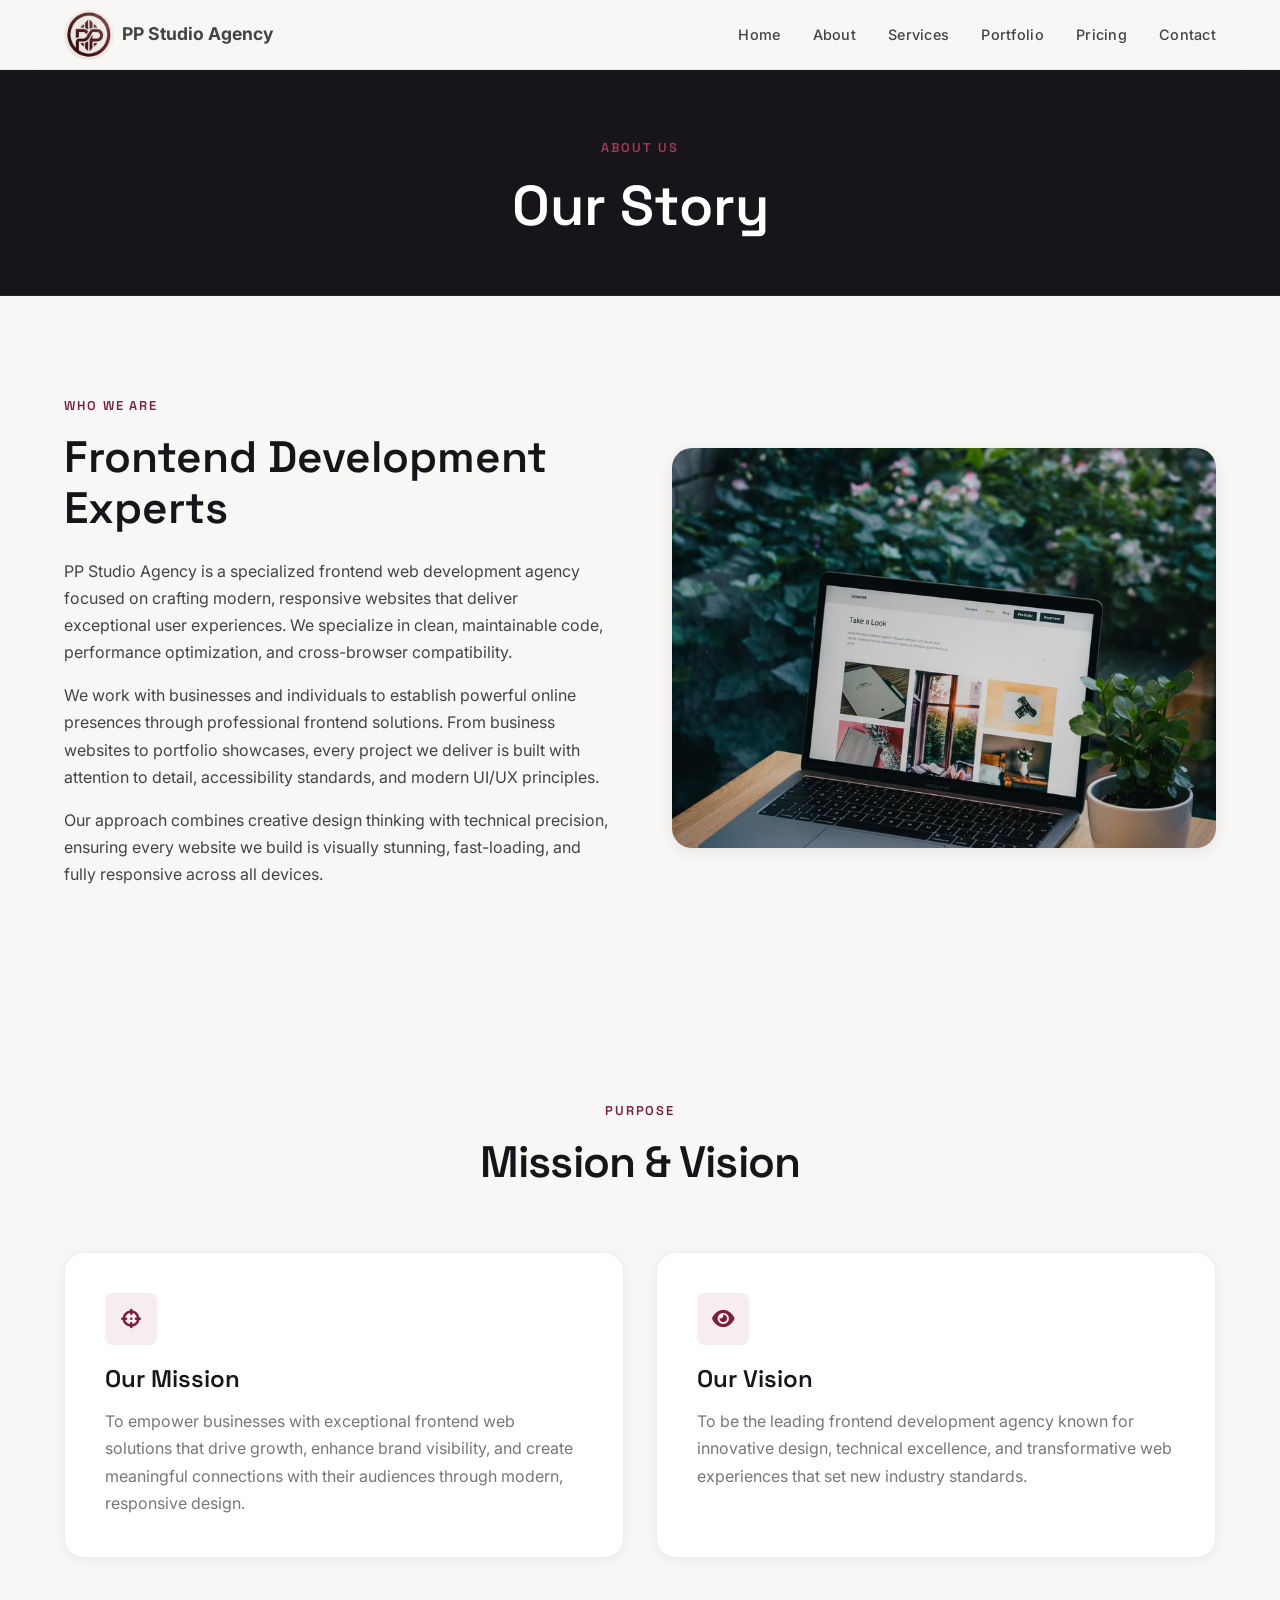
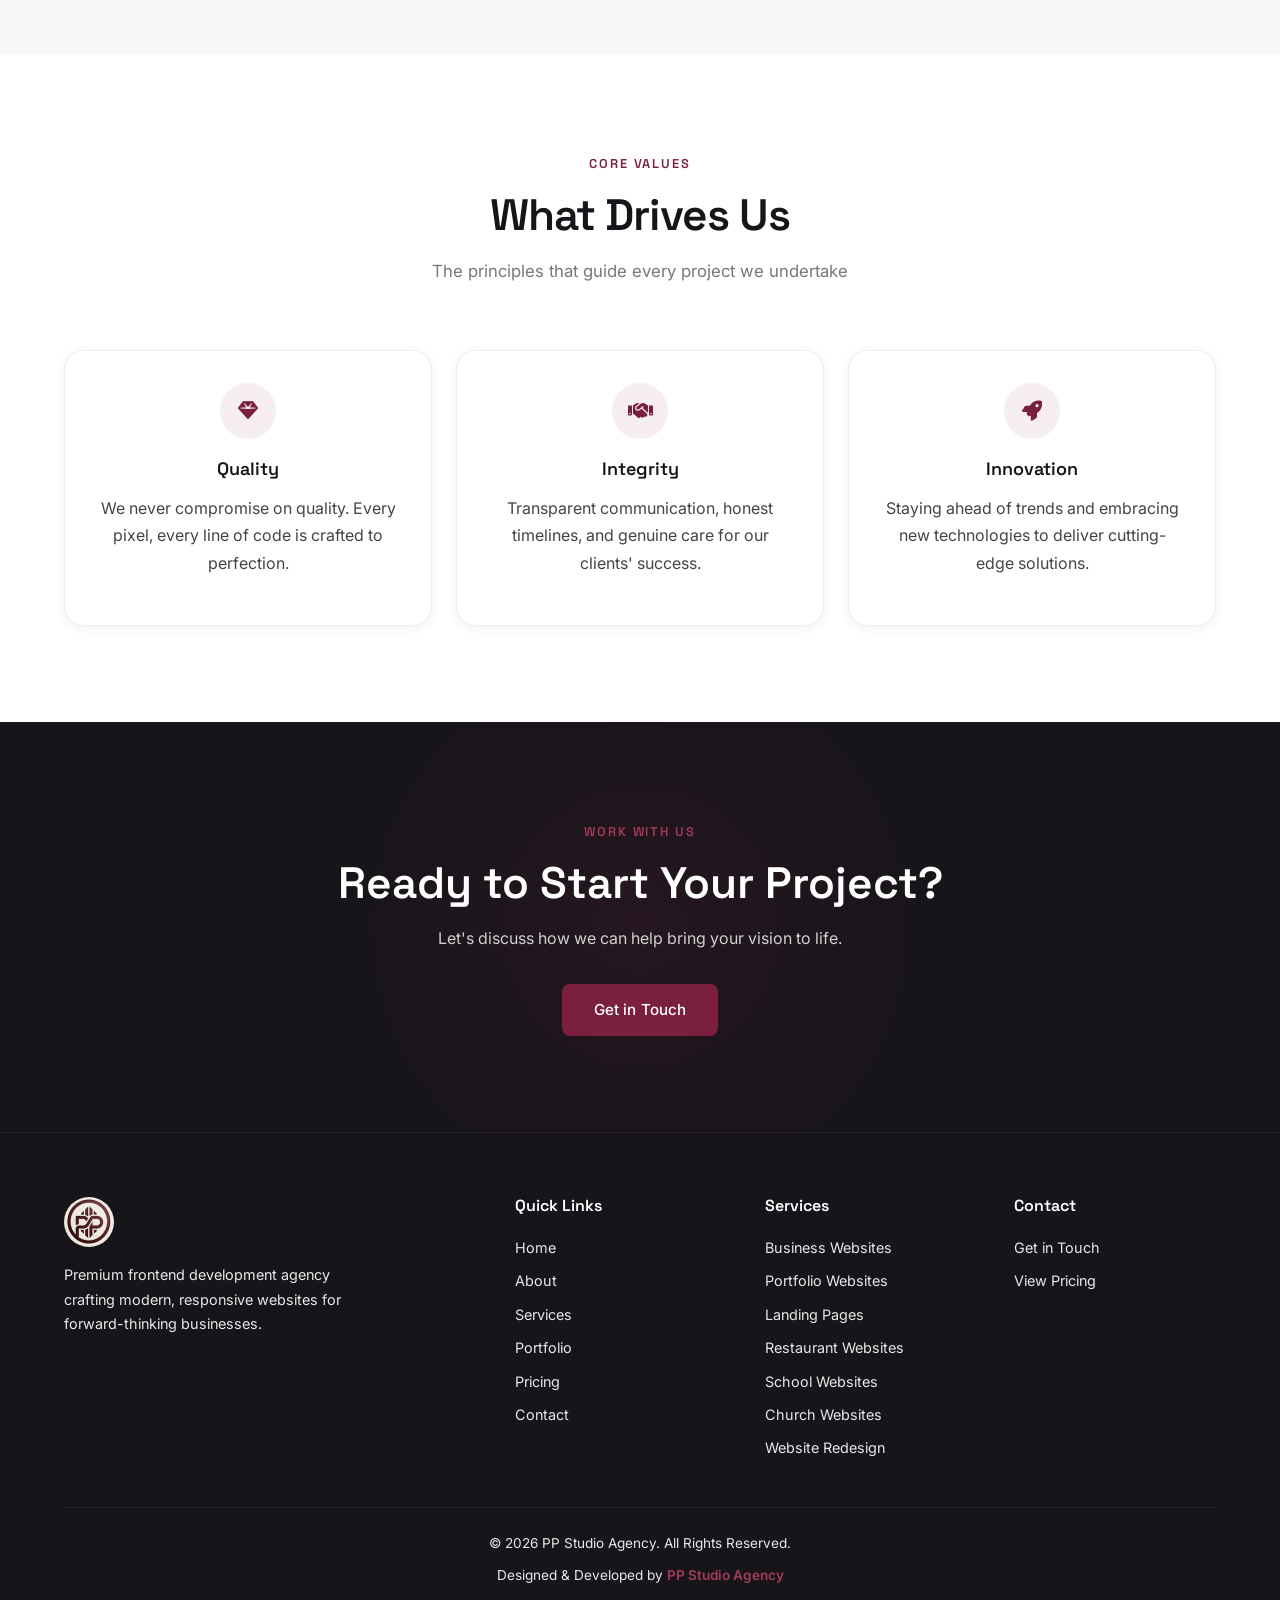
==== about.html @ 8c2bf62c "feat: add PP Studio Agency text next to logo in navbar" ====
<!DOCTYPE html>
<html lang="en">
<head>
    <meta charset="UTF-8">
    <meta name="viewport" content="width=device-width, initial-scale=1.0">
    <meta name="description" content="Learn about PP Studio Agency - a premium frontend web development agency. Discover our story, mission, and commitment to crafting modern, responsive websites with exceptional UI/UX.">
    <meta name="keywords" content="about PP Studio Agency, frontend development agency, web design team, our story, mission">
    <meta name="author" content="PP Studio Agency">
    <meta name="robots" content="index, follow">
    <title>About Us | PP Studio Agency - Frontend Web Development Agency</title>
    <link rel="canonical" href="https://ppstudioagency.vercel.app/about.html">

    <!-- Favicon -->
    <link rel="icon" type="image/x-icon" href="assets/favicon/favicon.ico">
    <link rel="icon" type="image/png" sizes="32x32" href="assets/favicon/favicon-32x32.png">
    <link rel="icon" type="image/png" sizes="16x16" href="assets/favicon/favicon-16x16.png">
    <link rel="apple-touch-icon" href="assets/favicon/apple-touch-icon.png">

    <!-- Open Graph -->
    <meta property="og:type" content="website">
    <meta property="og:title" content="About Us | PP Studio Agency - Frontend Web Development Agency">
    <meta property="og:description" content="Learn about PP Studio Agency - a premium frontend web development agency. Discover our story, mission, and commitment to crafting modern, responsive websites.">
    <meta property="og:image" content="https://ppstudioagency.vercel.app/assets/images/about/about-preview.jpg">
    <meta property="og:url" content="https://ppstudioagency.vercel.app/about.html">
    <meta property="og:site_name" content="PP Studio Agency">
    <meta property="og:locale" content="en_US">

    <!-- Twitter Card -->
    <meta name="twitter:card" content="summary_large_image">
    <meta name="twitter:title" content="About Us | PP Studio Agency - Frontend Web Development Agency">
    <meta name="twitter:description" content="Learn about PP Studio Agency - a premium frontend web development agency. Discover our story, mission, and commitment to crafting modern, responsive websites.">
    <meta name="twitter:image" content="https://ppstudioagency.vercel.app/assets/images/about/about-preview.jpg">

    <!-- JSON-LD Structured Data -->
    <script type="application/ld+json">
    {
        "@context": "https://schema.org",
        "@graph": [
            {
                "@type": "Organization",
                "@id": "https://ppstudioagency.vercel.app/#organization",
                "name": "PP Studio Agency",
                "url": "https://ppstudioagency.vercel.app/",
                "logo": {
                    "@type": "ImageObject",
                    "url": "https://ppstudioagency.vercel.app/assets/images/logo/pp-logo.webp",
                    "width": 50,
                    "height": 50
                },
                "description": "Premium frontend web development agency crafting modern, responsive websites.",
                "foundingDate": "2024",
                "contactPoint": {
                    "@type": "ContactPoint",
                    "contactType": "customer service",
                    "availableLanguage": ["English"]
                }
            },
            {
                "@type": "WebSite",
                "@id": "https://ppstudioagency.vercel.app/#website",
                "url": "https://ppstudioagency.vercel.app/",
                "name": "PP Studio Agency",
                "description": "Premium Frontend Web Development Agency - Modern, responsive websites and exceptional UI/UX design.",
                "publisher": {
                    "@id": "https://ppstudioagency.vercel.app/#organization"
                },
                "inLanguage": "en-US"
            }
        ]
    }
    </script>

    <!-- Stylesheets -->
    <link rel="stylesheet" href="css/style.css">
    <link rel="stylesheet" href="css/responsive.css">
    <link rel="preconnect" href="https://fonts.googleapis.com">
    <link rel="preconnect" href="https://fonts.gstatic.com" crossorigin>
    <link rel="preconnect" href="https://cdnjs.cloudflare.com">
    <link href="https://fonts.googleapis.com/css2?family=Inter:wght@400;500;600;700&family=Space+Grotesk:wght@600;700&display=swap" rel="stylesheet">
    <link rel="stylesheet" href="https://cdnjs.cloudflare.com/ajax/libs/font-awesome/6.5.1/css/all.min.css" media="print" onload="this.media='all'">
    <noscript><link rel="stylesheet" href="https://cdnjs.cloudflare.com/ajax/libs/font-awesome/6.5.1/css/all.min.css"></noscript>
</head>
<body>
    <!-- Skip to content link for accessibility -->
    <a href="#main-content" class="skip-to-content">Skip to main content</a>

    <header class="header" id="header">
        <nav class="navbar container">
            <a href="index.html" class="logo" aria-label="PP Studio Agency - Home">
                <img src="assets/images/logo/pp-logo.webp" alt="PP Studio Agency Logo" width="50" height="50">
                <span class="logo-text">PP Studio Agency</span>
            </a>
            <ul class="nav-menu" id="nav-menu">
                <li><a href="index.html" class="nav-link">Home</a></li>
                <li><a href="about.html" class="nav-link active">About</a></li>
                <li><a href="services.html" class="nav-link">Services</a></li>
                <li><a href="portfolio.html" class="nav-link">Portfolio</a></li>
                <li><a href="pricing.html" class="nav-link">Pricing</a></li>
                <li><a href="contact.html" class="nav-link">Contact</a></li>
            </ul>
            <button class="nav-toggle" id="nav-toggle" aria-label="Toggle navigation">
                <span class="hamburger"></span>
            </button>
        </nav>
    </header>

    <main id="main-content">
        <section class="page-header">
            <div class="container">
                <span class="section-label">About Us</span>
                <h1 class="page-title">Our Story</h1>
            </div>
        </section>

        <section class="about-intro">
            <div class="container">
                <div class="about-intro-grid">
                    <div class="about-intro-text fade-in">
                        <span class="section-label">Who We Are</span>
                        <h2>Frontend Development Experts</h2>
                        <p>PP Studio Agency is a specialized frontend web development agency focused on crafting modern, responsive websites that deliver exceptional user experiences. We specialize in clean, maintainable code, performance optimization, and cross-browser compatibility.</p>
                        <p>We work with businesses and individuals to establish powerful online presences through professional frontend solutions. From business websites to portfolio showcases, every project we deliver is built with attention to detail, accessibility standards, and modern UI/UX principles.</p>
                        <p>Our approach combines creative design thinking with technical precision, ensuring every website we build is visually stunning, fast-loading, and fully responsive across all devices.</p>
                    </div>
                    <div class="about-intro-image fade-in">
                        <picture>
                            <source type="image/avif" srcset="assets/images/about/about-preview.avif">
                            <source type="image/webp" srcset="assets/images/about/about-preview.webp">
                            <img src="assets/images/about/about-preview.jpg" alt="PP Studio Agency team working on responsive frontend web development projects" loading="lazy" decoding="async" width="600" height="400">
                        </picture>
                    </div>
                </div>
            </div>
        </section>

        <section class="mission-vision">
            <div class="container">
                <div class="section-header fade-in">
                    <span class="section-label">Purpose</span>
                    <h2 class="section-title">Mission & Vision</h2>
                </div>
                <div class="mv-grid">
                    <div class="mv-card fade-in">
                        <div class="mv-card-icon"><i class="fas fa-crosshairs"></i></div>
                        <h3>Our Mission</h3>
                        <p>To empower businesses with exceptional frontend web solutions that drive growth, enhance brand visibility, and create meaningful connections with their audiences through modern, responsive design.</p>
                    </div>
                    <div class="mv-card fade-in">
                        <div class="mv-card-icon"><i class="fas fa-eye"></i></div>
                        <h3>Our Vision</h3>
                        <p>To be the leading frontend development agency known for innovative design, technical excellence, and transformative web experiences that set new industry standards.</p>
                    </div>
                </div>
            </div>
        </section>

        <section class="values-section">
            <div class="container">
                <div class="section-header fade-in">
                    <span class="section-label">Core Values</span>
                    <h2 class="section-title">What Drives Us</h2>
                    <p class="section-subtitle">The principles that guide every project we undertake</p>
                </div>
                <div class="grid grid-3">
                    <div class="value-card fade-in">
                        <div class="value-card-icon"><i class="fas fa-gem"></i></div>
                        <h4>Quality</h4>
                        <p>We never compromise on quality. Every pixel, every line of code is crafted to perfection.</p>
                    </div>
                    <div class="value-card fade-in">
                        <div class="value-card-icon"><i class="fas fa-handshake"></i></div>
                        <h4>Integrity</h4>
                        <p>Transparent communication, honest timelines, and genuine care for our clients' success.</p>
                    </div>
                    <div class="value-card fade-in">
                        <div class="value-card-icon"><i class="fas fa-rocket"></i></div>
                        <h4>Innovation</h4>
                        <p>Staying ahead of trends and embracing new technologies to deliver cutting-edge solutions.</p>
                    </div>
                </div>
            </div>
        </section>

        <section class="cta-section">
            <div class="container">
                <div class="cta-content fade-in">
                    <span class="section-label">Work With Us</span>
                    <h2>Ready to Start Your Project?</h2>
                    <p>Let's discuss how we can help bring your vision to life.</p>
                    <a href="contact.html" class="btn btn-primary">Get in Touch</a>
                </div>
            </div>
        </section>
    </main>

    <footer class="footer">
        <div class="container">
            <div class="footer-grid">
                <div class="footer-brand">
                    <a href="index.html" class="logo" aria-label="PP Studio Agency - Home">
                        <img src="assets/images/logo/pp-logo-footer.webp" alt="PP Studio Agency Logo" width="50" height="50" loading="lazy" decoding="async">
                    </a>
                    <p>Premium frontend development agency crafting modern, responsive websites for forward-thinking businesses.</p>
                </div>
                <div>
                    <h4 class="footer-title">Quick Links</h4>
                    <div class="footer-links">
                        <a href="index.html">Home</a>
                        <a href="about.html">About</a>
                        <a href="services.html">Services</a>
                        <a href="portfolio.html">Portfolio</a>
                        <a href="pricing.html">Pricing</a>
                        <a href="contact.html">Contact</a>
                    </div>
                </div>
                <div>
                    <h4 class="footer-title">Services</h4>
                    <div class="footer-links">
                        <a href="services.html">Business Websites</a>
                        <a href="services.html">Portfolio Websites</a>
                        <a href="services.html">Landing Pages</a>
                        <a href="services.html">Restaurant Websites</a>
                        <a href="services.html">School Websites</a>
                        <a href="services.html">Church Websites</a>
                        <a href="services.html">Website Redesign</a>
                    </div>
                </div>
                <div>
                    <h4 class="footer-title">Contact</h4>
                    <div class="footer-links">
                        <a href="contact.html">Get in Touch</a>
                        <a href="pricing.html">View Pricing</a>
                    </div>
                </div>
            </div>
            <div class="footer-bottom">
                <p>&copy; 2026 PP Studio Agency. All Rights Reserved.</p>
                <p class="footer-credit">Designed & Developed by <span>PP Studio Agency</span></p>
            </div>
        </div>
    </footer>

    <script src="js/main.js" defer></script>
</body>
</html>
---- css/style.css ----
/* ===================================
   PP STUDIO AGENCY - STYLE.CSS
   Premium Light-Dark Hybrid Theme
   =================================== */

/* ===== CSS RESET ===== */
*,
*::before,
*::after {
    margin: 0;
    padding: 0;
    box-sizing: border-box;
}

html {
    scroll-behavior: smooth;
}

@media (prefers-reduced-motion: reduce) {
    html {
        scroll-behavior: auto;
    }
    *, *::before, *::after {
        animation-duration: 0.01ms !important;
        animation-iteration-count: 1 !important;
        transition-duration: 0.01ms !important;
    }
}

body {
    font-family: 'Inter', -apple-system, BlinkMacSystemFont, 'Segoe UI', Roboto, sans-serif;
    line-height: 1.6;
    color: #444444;
    background-color: #F8F7F5;
    min-height: 100vh;
    display: flex;
    flex-direction: column;
    overflow-x: hidden;
}

main {
    flex: 1;
    margin-top: 70px;
}

img {
    max-width: 100%;
    height: auto;
    display: block;
}

a {
    text-decoration: none;
    color: inherit;
    transition: all 0.3s cubic-bezier(0.4, 0, 0.2, 1);
}

ul {
    list-style: none;
}

/* ===== ROOT VARIABLES ===== */
:root {
    /* Light-Dark Hybrid Theme */
    --bg-light: #F8F7F5;
    --bg-dark: #17151A;
    --bg-darker: #0F0D12;

    /* Card & Surface */
    --card-bg: #FFFFFF;
    --card-border: rgba(0, 0, 0, 0.06);

    /* Brand Colors */
    --burgundy: #7A1F3D;
    --burgundy-light: #A33A59;
    --burgundy-glow: rgba(122, 31, 61, 0.15);
    --burgundy-subtle: rgba(122, 31, 61, 0.08);

    /* Text Colors */
    --text-heading: #17151A;
    --text-body: #444444;
    --text-muted: #777777;
    --text-white: #FFFFFF;
    --text-on-dark: #D1D1D1;

    /* Borders & Effects */
    --border-light: rgba(0, 0, 0, 0.06);
    --border-hover: rgba(122, 31, 61, 0.3);

    /* Shadows */
    --shadow-sm: 0 1px 3px rgba(0, 0, 0, 0.06);
    --shadow-md: 0 4px 16px rgba(0, 0, 0, 0.08);
    --shadow-lg: 0 8px 32px rgba(0, 0, 0, 0.1);
    --shadow-card: 0 2px 12px rgba(0, 0, 0, 0.06);
    --shadow-card-hover: 0 8px 30px rgba(122, 31, 61, 0.1);

    /* Typography */
    --font-heading: 'Space Grotesk', -apple-system, BlinkMacSystemFont, 'Segoe UI', Roboto, sans-serif;
    --font-body: 'Inter', -apple-system, BlinkMacSystemFont, 'Segoe UI', Roboto, sans-serif;

    /* Spacing */
    --container-padding: 1.5rem;
    --section-padding: 6rem 0;

    /* Transitions */
    --transition: all 0.3s cubic-bezier(0.4, 0, 0.2, 1);

    /* Border Radius */
    --radius-sm: 8px;
    --radius-md: 12px;
    --radius-lg: 20px;
}

/* ===== TYPOGRAPHY ===== */
h1, h2, h3, h4, h5, h6 {
    font-weight: 600;
    line-height: 1.15;
    color: var(--text-heading);
    margin-bottom: 1rem;
    font-family: var(--font-heading);
}

h1 { font-size: 3.5rem; }
h2 { font-size: 2.75rem; }
h3 { font-size: 1.5rem; }
h4 { font-size: 1.125rem; }

p {
    margin-bottom: 1rem;
    font-family: var(--font-body);
    color: var(--text-body);
    line-height: 1.7;
}

/* ===== CONTAINER SYSTEM ===== */
.container {
    width: 100%;
    max-width: 1200px;
    margin: 0 auto;
    padding: 0 var(--container-padding);
}

/* ===== BUTTONS ===== */
.btn {
    display: inline-flex;
    align-items: center;
    justify-content: center;
    gap: 0.5rem;
    padding: 0.875rem 2rem;
    border: none;
    border-radius: var(--radius-sm);
    font-size: 0.95rem;
    font-weight: 500;
    cursor: pointer;
    transition: var(--transition);
    text-align: center;
    font-family: var(--font-body);
    letter-spacing: 0.01em;
}

.btn-primary {
    background-color: var(--burgundy);
    color: var(--text-white);
}

.btn-primary:hover {
    background-color: var(--burgundy-light);
    transform: translateY(-2px);
    box-shadow: 0 4px 20px rgba(122, 31, 61, 0.25);
}

.btn-secondary {
    background-color: transparent;
    color: var(--burgundy);
    border: 1.5px solid var(--burgundy);
}

.btn-secondary:hover {
    background-color: var(--burgundy);
    color: var(--text-white);
    transform: translateY(-2px);
}

.btn-sm {
    padding: 0.625rem 1.5rem;
    font-size: 0.875rem;
}

/* ===== HEADER & NAVIGATION ===== */
.header {
    position: fixed;
    top: 0;
    left: 0;
    width: 100%;
    background-color: rgba(248, 247, 245, 0.9);
    backdrop-filter: blur(20px);
    -webkit-backdrop-filter: blur(20px);
    border-bottom: 1px solid var(--border-light);
    z-index: 1000;
    height: 70px;
    transition: var(--transition);
}

.header.scrolled {
    background-color: rgba(248, 247, 245, 0.97);
    box-shadow: var(--shadow-sm);
}

.navbar {
    display: flex;
    justify-content: space-between;
    align-items: center;
    height: 100%;
}

.logo {
    display: flex;
    align-items: center;
    z-index: 1001;
}

.logo img {
    width: 50px;
    height: 50px;
    border-radius: 50%;
    object-fit: cover;
    display: block;
}

.logo-text {
    font-size: 1.1rem;
    font-weight: 700;
    color: var(--text-primary);
    margin-left: 0.5rem;
    white-space: nowrap;
}

.nav-menu {
    display: flex;
    gap: 2rem;
    align-items: center;
}

.nav-link {
    font-weight: 500;
    color: var(--text-body);
    position: relative;
    font-size: 0.9rem;
    letter-spacing: 0.02em;
    transition: var(--transition);
}

.nav-link:hover {
    color: var(--text-heading);
}

.nav-link::after {
    content: '';
    position: absolute;
    bottom: -5px;
    left: 0;
    width: 0;
    height: 2px;
    background-color: var(--burgundy);
    transition: var(--transition);
}

.nav-link:hover::after,
.nav-link.active::after {
    width: 100%;
}

.nav-link.active {
    color: var(--burgundy);
}

.nav-toggle {
    display: none;
    flex-direction: column;
    cursor: pointer;
    background: none;
    border: none;
    padding: 0.5rem;
    z-index: 1001;
}

.hamburger {
    width: 24px;
    height: 2px;
    background-color: var(--text-heading);
    position: relative;
    transition: var(--transition);
}

.hamburger::before,
.hamburger::after {
    content: '';
    position: absolute;
    width: 24px;
    height: 2px;
    background-color: var(--text-heading);
    transition: var(--transition);
}

.hamburger::before {
    top: -7px;
}

.hamburger::after {
    top: 7px;
}

.nav-toggle.active .hamburger {
    background-color: transparent;
}

.nav-toggle.active .hamburger::before {
    top: 0;
    transform: rotate(45deg);
}

.nav-toggle.active .hamburger::after {
    top: 0;
    transform: rotate(-45deg);
}

/* ===== PAGE HEADER (DARK) ===== */
.page-header {
    background-color: var(--bg-dark);
    color: var(--text-white);
    padding: 4rem 0 3rem;
    text-align: center;
    border-bottom: 1px solid rgba(255, 255, 255, 0.06);
}

.page-header .page-title {
    color: var(--text-white);
    margin-bottom: 0.5rem;
}

.page-header .section-subtitle {
    margin-bottom: 0;
    color: var(--text-on-dark);
}

.page-header .section-label {
    color: var(--burgundy-light);
}

/* ===== HERO SECTION (DARK) ===== */
.hero {
    min-height: 100vh;
    display: flex;
    align-items: center;
    position: relative;
    overflow: hidden;
    background-color: var(--bg-dark);
}

.hero-bg {
    position: absolute;
    inset: 0;
    z-index: 0;
}

.hero-bg img {
    width: 100%;
    height: 100%;
    object-fit: cover;
    object-position: center;
    content-visibility: auto;
}

.hero::before {
    content: '';
    position: absolute;
    inset: 0;
    background: rgba(0, 0, 0, 0.45);
    z-index: 1;
}

.hero::after {
    content: '';
    position: absolute;
    bottom: 0;
    left: 0;
    right: 0;
    height: 200px;
    background: linear-gradient(to top, var(--bg-light), transparent);
    z-index: 1;
}

.hero-content {
    position: relative;
    z-index: 2;
    max-width: 680px;
}

.hero-title {
    font-size: 3.75rem;
    font-weight: 700;
    line-height: 1.08;
    margin-bottom: 1.5rem;
    letter-spacing: -0.02em;
    color: var(--text-white);
}

.hero-title .highlight {
    color: var(--burgundy-light);
}

.hero-subtitle {
    font-size: 1.15rem;
    color: var(--text-on-dark);
    margin-bottom: 2.5rem;
    line-height: 1.7;
    max-width: 520px;
}

.hero-buttons {
    display: flex;
    gap: 1rem;
    flex-wrap: wrap;
}

.hero-buttons .btn {
    margin: 0;
}

.hero-animate {
    opacity: 0;
    transform: translateY(30px);
    animation: heroFadeUp 0.8s ease-out forwards;
}

.hero-animate-delay {
    opacity: 0;
    transform: translateY(20px);
    animation: heroFadeUp 0.8s ease-out 0.2s forwards;
}

.hero-animate-delay-2 {
    opacity: 0;
    transform: translateY(20px);
    animation: heroFadeUp 0.8s ease-out 0.4s forwards;
}

@keyframes heroFadeUp {
    from {
        opacity: 0;
        transform: translateY(30px);
    }
    to {
        opacity: 1;
        transform: translateY(0);
    }
}

/* ===== SECTIONS ===== */
section {
    padding: var(--section-padding);
}

.section-label {
    display: inline-block;
    font-size: 0.8rem;
    font-weight: 600;
    color: var(--burgundy);
    text-transform: uppercase;
    letter-spacing: 0.15em;
    margin-bottom: 1rem;
    font-family: var(--font-heading);
}

.section-title {
    text-align: center;
    margin-bottom: 1rem;
    letter-spacing: -0.02em;
}

.section-subtitle {
    text-align: center;
    color: var(--text-muted);
    font-size: 1.05rem;
    margin-bottom: 3.5rem;
    max-width: 560px;
    margin-left: auto;
    margin-right: auto;
}

.section-header {
    text-align: center;
    margin-bottom: 4rem;
}

/* ===== GRID SYSTEM ===== */
.grid {
    display: grid;
    gap: 1.5rem;
}

.grid-2 {
    grid-template-columns: repeat(2, 1fr);
}

.grid-3 {
    grid-template-columns: repeat(3, 1fr);
}

.grid-4 {
    grid-template-columns: repeat(4, 1fr);
}

/* ===== ABOUT PREVIEW SECTION ===== */
.about-preview {
    background-color: var(--bg-light);
}

.about-preview .about-grid {
    display: grid;
    grid-template-columns: 1fr 1fr;
    gap: 4rem;
    align-items: center;
}

.about-preview .about-text h2 {
    margin-bottom: 1.5rem;
}

.about-preview .about-text p {
    margin-bottom: 1.5rem;
}

.about-preview .about-image {
    border-radius: var(--radius-lg);
    overflow: hidden;
    box-shadow: var(--shadow-md);
}

.about-preview .about-image img {
    width: 100%;
    height: 400px;
    object-fit: cover;
}

.about-intro-image {
    border-radius: var(--radius-lg);
    overflow: hidden;
    box-shadow: var(--shadow-md);
}

.about-intro-image img {
    width: 100%;
    height: 400px;
    object-fit: cover;
}

/* ===== SERVICES SECTION ===== */
.services-section {
    background-color: #FFFFFF;
}

.service-card {
    text-align: center;
    padding: 2.5rem 2rem;
    background: var(--card-bg);
    border: 1px solid var(--card-border);
    border-radius: var(--radius-lg);
    transition: var(--transition);
    position: relative;
    overflow: hidden;
    box-shadow: var(--shadow-card);
}

.service-card::before {
    content: '';
    position: absolute;
    top: 0;
    left: 0;
    right: 0;
    height: 3px;
    background: linear-gradient(90deg, transparent, var(--burgundy), transparent);
    opacity: 0;
    transition: var(--transition);
}

.service-card:hover {
    transform: translateY(-8px);
    border-color: var(--border-hover);
    box-shadow: var(--shadow-card-hover);
}

.service-card:hover::before {
    opacity: 1;
}

.service-icon {
    width: 64px;
    height: 64px;
    display: flex;
    align-items: center;
    justify-content: center;
    margin: 0 auto 1.5rem;
    background: var(--burgundy-subtle);
    border-radius: var(--radius-md);
    color: var(--burgundy);
    font-size: 1.5rem;
    transition: var(--transition);
}

.service-card:hover .service-icon {
    background: var(--burgundy);
    color: var(--text-white);
    transform: scale(1.05);
}

.service-card h3 {
    margin-bottom: 0.75rem;
    font-size: 1.15rem;
}

.service-card p {
    color: var(--text-muted);
    font-size: 0.9rem;
    margin-bottom: 0;
    line-height: 1.6;
}

/* ===== WHY CHOOSE US SECTION ===== */
.why-us {
    background-color: var(--bg-light);
}

.feature-card {
    text-align: center;
    padding: 2rem 1.5rem;
}

.feature-icon {
    width: 56px;
    height: 56px;
    display: flex;
    align-items: center;
    justify-content: center;
    margin: 0 auto 1.25rem;
    background: var(--burgundy-subtle);
    border-radius: 50%;
    color: var(--burgundy);
    font-size: 1.25rem;
    transition: var(--transition);
}

.feature-card:hover .feature-icon {
    background: var(--burgundy);
    color: var(--text-white);
    transform: scale(1.1);
}

.feature-card h4 {
    margin-bottom: 0.5rem;
}

.feature-card p {
    color: var(--text-muted);
    font-size: 0.9rem;
    margin-bottom: 0;
}

/* ===== PROCESS SECTION ===== */
.process-section {
    background-color: #FFFFFF;
}

.process-timeline {
    display: grid;
    grid-template-columns: repeat(4, 1fr);
    gap: 2rem;
    position: relative;
}

.process-timeline::before {
    content: '';
    position: absolute;
    top: 32px;
    left: 12.5%;
    right: 12.5%;
    height: 2px;
    background: var(--border-light);
}

.process-step {
    text-align: center;
    position: relative;
}

.process-number {
    width: 64px;
    height: 64px;
    display: flex;
    align-items: center;
    justify-content: center;
    margin: 0 auto 1.5rem;
    background: var(--card-bg);
    border: 2px solid var(--burgundy);
    border-radius: 50%;
    color: var(--burgundy);
    font-size: 1.25rem;
    font-weight: 700;
    font-family: var(--font-heading);
    position: relative;
    z-index: 1;
    transition: var(--transition);
    box-shadow: var(--shadow-sm);
}

.process-step:hover .process-number {
    background: var(--burgundy);
    color: var(--text-white);
    transform: scale(1.1);
}

.process-step h4 {
    margin-bottom: 0.5rem;
}

.process-step p {
    color: var(--text-muted);
    font-size: 0.85rem;
    margin-bottom: 0;
}

/* ===== PORTFOLIO SECTION ===== */
.portfolio-section {
    background-color: var(--bg-light);
}

.portfolio-card {
    background: var(--card-bg);
    border: 1px solid var(--card-border);
    border-radius: var(--radius-lg);
    overflow: hidden;
    transition: var(--transition);
    box-shadow: var(--shadow-card);
}

.portfolio-card:hover {
    transform: translateY(-8px);
    border-color: var(--border-hover);
    box-shadow: var(--shadow-card-hover);
}

.portfolio-img {
    width: 100%;
    height: 220px;
    object-fit: cover;
    transition: var(--transition);
}

.portfolio-card:hover .portfolio-img {
    transform: scale(1.05);
}

.portfolio-img-wrapper {
    overflow: hidden;
    position: relative;
}

.portfolio-category {
    position: absolute;
    top: 1rem;
    left: 1rem;
    padding: 0.35rem 0.85rem;
    background: rgba(255, 255, 255, 0.92);
    backdrop-filter: blur(10px);
    border-radius: var(--radius-sm);
    font-size: 0.75rem;
    font-weight: 500;
    color: var(--burgundy);
    border: 1px solid var(--burgundy-glow);
}

.portfolio-content {
    padding: 1.5rem;
}

.portfolio-content h3 {
    font-size: 1.15rem;
    margin-bottom: 0.5rem;
}

.portfolio-content p {
    color: var(--text-muted);
    font-size: 0.9rem;
    margin-bottom: 1rem;
}

.portfolio-link {
    display: inline-flex;
    align-items: center;
    gap: 0.5rem;
    color: var(--burgundy);
    font-weight: 500;
    font-size: 0.9rem;
    transition: var(--transition);
}

.portfolio-link:hover {
    color: var(--burgundy-light);
    gap: 0.75rem;
}

/* ===== TESTIMONIALS SECTION ===== */
.testimonials-section {
    background-color: #FFFFFF;
}

.testimonial-card {
    background: var(--card-bg);
    border: 1px solid var(--card-border);
    border-radius: var(--radius-lg);
    padding: 2rem;
    transition: var(--transition);
    box-shadow: var(--shadow-card);
}

.testimonial-card:hover {
    border-color: var(--border-hover);
    box-shadow: var(--shadow-card-hover);
}

.testimonial-text {
    font-style: italic;
    color: var(--text-body);
    margin-bottom: 1.5rem;
    font-size: 0.95rem;
    line-height: 1.7;
    position: relative;
    padding-left: 1.5rem;
    border-left: 2px solid var(--burgundy);
}

/* ===== CTA SECTION (DARK) ===== */
.cta-section {
    background: var(--bg-dark);
    position: relative;
    overflow: hidden;
}

.cta-section::before {
    content: '';
    position: absolute;
    top: 50%;
    left: 50%;
    transform: translate(-50%, -50%);
    width: 600px;
    height: 600px;
    background: radial-gradient(circle, var(--burgundy-glow) 0%, transparent 70%);
    pointer-events: none;
}

.cta-content {
    text-align: center;
    position: relative;
    z-index: 1;
}

.cta-content h2 {
    color: var(--text-white);
    margin-bottom: 1rem;
}

.cta-content p {
    color: var(--text-on-dark);
    margin-bottom: 2rem;
    max-width: 480px;
    margin-left: auto;
    margin-right: auto;
}

.cta-content .section-label {
    color: var(--burgundy-light);
}

/* ===== PRICING SECTION ===== */
.pricing-section {
    background-color: var(--bg-light);
}

.pricing-card {
    background: var(--card-bg);
    border: 1px solid var(--card-border);
    border-radius: var(--radius-lg);
    padding: 2.5rem 2rem;
    text-align: center;
    transition: var(--transition);
    display: flex;
    flex-direction: column;
    height: 100%;
    position: relative;
    box-shadow: var(--shadow-card);
}

.pricing-card:hover {
    transform: translateY(-5px);
    border-color: var(--border-hover);
    box-shadow: var(--shadow-card-hover);
}

.pricing-card.featured {
    border: 2px solid var(--burgundy);
    transform: scale(1.03);
}

.pricing-card.featured:hover {
    transform: scale(1.03) translateY(-5px);
}

.pricing-badge {
    position: absolute;
    top: -12px;
    left: 50%;
    transform: translateX(-50%);
    background: var(--burgundy);
    color: var(--text-white);
    padding: 0.35rem 1.25rem;
    border-radius: 20px;
    font-size: 0.75rem;
    font-weight: 600;
    text-transform: uppercase;
    letter-spacing: 0.05em;
}

.pricing-title {
    font-size: 1.25rem;
    margin-bottom: 1rem;
    color: var(--text-heading);
}

.pricing-price {
    font-size: 3rem;
    font-weight: 700;
    color: var(--text-heading);
    margin-bottom: 0.5rem;
    font-family: var(--font-heading);
}

.pricing-price .currency {
    font-size: 1.5rem;
    vertical-align: top;
    margin-right: 0.15rem;
}

.pricing-price .period {
    font-size: 1rem;
    font-weight: 400;
    color: var(--text-muted);
}

.pricing-description {
    color: var(--text-muted);
    font-size: 0.9rem;
    margin-bottom: 2rem;
}

.pricing-features {
    list-style: none;
    margin-bottom: 2rem;
    text-align: left;
    flex: 1;
}

.pricing-features li {
    padding: 0.65rem 0;
    border-bottom: 1px solid var(--border-light);
    color: var(--text-body);
    font-size: 0.9rem;
    display: flex;
    align-items: center;
    gap: 0.75rem;
}

.pricing-features li i {
    color: var(--burgundy);
    font-size: 0.8rem;
}

.pricing-card .btn {
    width: 100%;
}

/* ===== CONTACT SECTION ===== */
.contact-section {
    background-color: var(--bg-light);
}

.contact-grid {
    display: grid;
    grid-template-columns: 1fr 1fr;
    gap: 4rem;
    align-items: start;
}

.contact-info h2 {
    margin-bottom: 1rem;
}

.contact-info > p {
    color: var(--text-muted);
    margin-bottom: 2rem;
}

.contact-details {
    display: flex;
    flex-direction: column;
    gap: 1.5rem;
}

.contact-item {
    display: flex;
    align-items: center;
    gap: 1rem;
}

.contact-item-icon {
    width: 44px;
    height: 44px;
    display: flex;
    align-items: center;
    justify-content: center;
    background: var(--burgundy-subtle);
    border-radius: var(--radius-sm);
    color: var(--burgundy);
    font-size: 1rem;
    flex-shrink: 0;
}

.contact-item-text strong {
    display: block;
    color: var(--text-heading);
    font-size: 0.9rem;
    margin-bottom: 0.15rem;
}

.contact-item-text span {
    color: var(--text-muted);
    font-size: 0.85rem;
}

.contact-form-container {
    background: var(--card-bg);
    padding: 2.5rem;
    border-radius: var(--radius-lg);
    border: 1px solid var(--card-border);
    box-shadow: var(--shadow-md);
}

.contact-form-container h3 {
    margin-bottom: 1.5rem;
}

/* ===== FORM STYLES ===== */
.form-group {
    margin-bottom: 1.25rem;
}

.form-group label {
    display: block;
    margin-bottom: 0.5rem;
    font-weight: 500;
    color: var(--text-heading);
    font-size: 0.9rem;
}

.form-group input,
.form-group select,
.form-group textarea {
    width: 100%;
    padding: 0.85rem 1rem;
    border: 1px solid var(--border-light);
    border-radius: var(--radius-sm);
    font-family: var(--font-body);
    font-size: 0.95rem;
    background-color: #FFFFFF;
    color: var(--text-heading);
    transition: var(--transition);
}

.form-group input::placeholder,
.form-group textarea::placeholder {
    color: var(--text-muted);
}

.form-group input:focus,
.form-group select:focus,
.form-group textarea:focus {
    outline: none;
    border-color: var(--burgundy);
    box-shadow: 0 0 0 3px var(--burgundy-subtle);
}

.form-group select {
    appearance: none;
    background-image: url("data:image/svg+xml,%3Csvg xmlns='http://www.w3.org/2000/svg' width='12' height='12' fill='%23777777' viewBox='0 0 16 16'%3E%3Cpath d='M8 11L3 6h10l-5 5z'/%3E%3C/svg%3E");
    background-repeat: no-repeat;
    background-position: right 1rem center;
    padding-right: 2.5rem;
    background-color: #FFFFFF;
}

.form-group textarea {
    resize: vertical;
    min-height: 120px;
}

.form-group.error input,
.form-group.error textarea {
    border-color: #ef4444;
}

.form-error {
    color: #ef4444;
    font-size: 0.8rem;
    margin-top: 0.35rem;
    display: none;
}

.form-group.error .form-error {
    display: block;
}

/* ===== FAQ SECTION ===== */
.faq-section {
    background-color: #FFFFFF;
}

.faq-grid {
    display: grid;
    grid-template-columns: 1fr 1fr;
    gap: 1.5rem;
}

.faq-card {
    background: var(--card-bg);
    border: 1px solid var(--card-border);
    border-radius: var(--radius-md);
    overflow: hidden;
    transition: var(--transition);
    box-shadow: var(--shadow-sm);
}

.faq-card:hover {
    border-color: var(--border-hover);
}

.faq-question {
    padding: 1.25rem 1.5rem;
    cursor: pointer;
    display: flex;
    justify-content: space-between;
    align-items: center;
    font-weight: 500;
    color: var(--text-heading);
    transition: var(--transition);
}

.faq-question:hover {
    color: var(--burgundy);
}

.faq-question i {
    transition: var(--transition);
    color: var(--burgundy);
}

.faq-card.active .faq-question i {
    transform: rotate(180deg);
}

.faq-answer {
    padding: 0 1.5rem;
    max-height: 0;
    overflow: hidden;
    transition: max-height 0.3s ease, padding 0.3s ease;
}

.faq-card.active .faq-answer {
    max-height: 200px;
    padding: 0 1.5rem 1.25rem;
}

.faq-answer p {
    color: var(--text-muted);
    font-size: 0.9rem;
    margin-bottom: 0;
}

/* ===== ABOUT PAGE ===== */
.about-intro {
    background-color: var(--bg-light);
}

.about-intro-grid {
    display: grid;
    grid-template-columns: 1fr 1fr;
    gap: 4rem;
    align-items: center;
}

.about-intro-text h2 {
    margin-bottom: 1.5rem;
}

.about-intro-text p {
    margin-bottom: 1rem;
}

.mission-vision {
    background-color: var(--bg-light);
}

.mission-vision .mv-grid {
    display: grid;
    grid-template-columns: 1fr 1fr;
    gap: 2rem;
}

.mv-card {
    padding: 2.5rem;
    background: var(--card-bg);
    border: 1px solid var(--card-border);
    border-radius: var(--radius-lg);
    transition: var(--transition);
    box-shadow: var(--shadow-card);
}

.mv-card:hover {
    border-color: var(--border-hover);
    box-shadow: var(--shadow-card-hover);
}

.mv-card-icon {
    width: 52px;
    height: 52px;
    display: flex;
    align-items: center;
    justify-content: center;
    background: var(--burgundy-subtle);
    border-radius: var(--radius-sm);
    color: var(--burgundy);
    font-size: 1.25rem;
    margin-bottom: 1.25rem;
}

.mv-card h3 {
    margin-bottom: 1rem;
}

.mv-card p {
    color: var(--text-muted);
    margin-bottom: 0;
}

.values-section {
    background-color: #FFFFFF;
}

.value-card {
    text-align: center;
    padding: 2rem;
    background: var(--card-bg);
    border: 1px solid var(--card-border);
    border-radius: var(--radius-lg);
    transition: var(--transition);
    box-shadow: var(--shadow-card);
}

.value-card:hover {
    border-color: var(--border-hover);
    transform: translateY(-5px);
    box-shadow: var(--shadow-card-hover);
}

.value-card-icon {
    width: 56px;
    height: 56px;
    display: flex;
    align-items: center;
    justify-content: center;
    background: var(--burgundy-subtle);
    border-radius: 50%;
    color: var(--burgundy);
    font-size: 1.25rem;
    margin: 0 auto 1.25rem;
}

/* ===== SERVICES PAGE ===== */
.services-intro {
    background-color: var(--bg-light);
}

.service-detail-card {
    background: var(--card-bg);
    border: 1px solid var(--card-border);
    border-radius: var(--radius-lg);
    padding: 2.5rem;
    transition: var(--transition);
    box-shadow: var(--shadow-card);
}

.service-detail-card:hover {
    border-color: var(--border-hover);
    box-shadow: var(--shadow-card-hover);
}

.service-detail-icon {
    width: 56px;
    height: 56px;
    display: flex;
    align-items: center;
    justify-content: center;
    background: var(--burgundy-subtle);
    border-radius: var(--radius-md);
    color: var(--burgundy);
    font-size: 1.25rem;
    margin-bottom: 1.25rem;
}

.service-detail-card h3 {
    margin-bottom: 0.75rem;
}

.service-detail-card p {
    color: var(--text-muted);
    font-size: 0.9rem;
}

.service-features {
    list-style: none;
    margin-top: 1rem;
}

.service-features li {
    padding: 0.4rem 0;
    color: var(--text-body);
    font-size: 0.85rem;
    display: flex;
    align-items: center;
    gap: 0.5rem;
}

.service-features li i {
    color: var(--burgundy);
    font-size: 0.7rem;
}

/* ===== PORTFOLIO PAGE ===== */
.portfolio-page {
    background-color: var(--bg-light);
}

/* ===== PRICING PAGE ===== */
.pricing-page {
    background-color: var(--bg-light);
}

/* ===== FOOTER (DARK) ===== */
.footer {
    background-color: var(--bg-dark);
    border-top: 1px solid rgba(255, 255, 255, 0.06);
    padding: 4rem 0 0;
}

.footer-grid {
    display: grid;
    grid-template-columns: 2fr 1fr 1fr 1fr;
    gap: 3rem;
    margin-bottom: 3rem;
}

.footer-brand p {
    color: #E8E8E8;
    font-size: 0.9rem;
    margin-top: 1rem;
    max-width: 300px;
}

.footer-title {
    font-size: 1rem;
    margin-bottom: 1.25rem;
    color: #FFFFFF;
    font-family: var(--font-heading);
    font-weight: 600;
}

.footer-links {
    display: flex;
    flex-direction: column;
    gap: 0.65rem;
}

.footer-links a {
    color: #E8E8E8;
    font-size: 0.9rem;
    transition: var(--transition);
}

.footer-links a:hover {
    color: var(--burgundy-light);
}

.footer-bottom {
    text-align: center;
    padding: 1.5rem 0;
    border-top: 1px solid rgba(255, 255, 255, 0.06);
    color: #E8E8E8;
    font-size: 0.85rem;
}

.footer-credit {
    color: #E8E8E8;
    margin-top: 0.5rem;
}

.footer-credit span {
    color: var(--burgundy-light);
    font-weight: 600;
}

.footer-bottom p {
    color: inherit;
    margin-bottom: 0;
}

/* ===== PORTFOLIO CARD LINK ===== */
.portfolio-card-link {
    display: block;
    text-decoration: none;
    color: inherit;
    border-radius: var(--radius-lg);
    transition: var(--transition);
}

.portfolio-card-link:hover .portfolio-card {
    transform: translateY(-8px);
    border-color: var(--border-hover);
    box-shadow: var(--shadow-card-hover);
}

.portfolio-card-link:hover .portfolio-img {
    transform: scale(1.05);
}

/* ===== BACKGROUND VARIANTS ===== */
.bg-light {
    background-color: var(--bg-light);
}

.bg-dark {
    background-color: var(--bg-dark);
}

/* ===== SCROLL TO TOP BUTTON ===== */
.scroll-to-top {
    position: fixed;
    bottom: 2rem;
    right: 2rem;
    width: 48px;
    height: 48px;
    background-color: var(--burgundy);
    color: var(--text-white);
    border: none;
    border-radius: var(--radius-sm);
    font-size: 1.1rem;
    cursor: pointer;
    opacity: 0;
    visibility: hidden;
    transition: var(--transition);
    z-index: 999;
    box-shadow: 0 4px 20px rgba(122, 31, 61, 0.25);
    display: flex;
    align-items: center;
    justify-content: center;
}

.scroll-to-top.visible {
    opacity: 1;
    visibility: visible;
}

.scroll-to-top:hover {
    background-color: var(--burgundy-light);
    transform: translateY(-3px);
}

/* ===== SKIP TO CONTENT (Accessibility) ===== */
.skip-to-content {
    position: absolute;
    top: -100%;
    left: 0;
    z-index: 9999;
    padding: 0.75rem 1.5rem;
    background-color: var(--burgundy);
    color: var(--text-white);
    font-size: 0.9rem;
    font-weight: 600;
    text-decoration: none;
    transition: top 0.2s ease;
}

.skip-to-content:focus {
    top: 0;
    outline: 2px solid var(--burgundy-light);
    outline-offset: 2px;
}

/* ===== FADE-IN ANIMATION ===== */
.fade-in {
    opacity: 0;
    transform: translateY(20px);
    transition: opacity 0.6s ease-out, transform 0.6s ease-out;
    will-change: opacity, transform;
}

.fade-in.visible {
    opacity: 1;
    transform: translateY(0);
    will-change: auto;
}

/* ===== CONTENT VISIBILITY ===== */
.services-section,
.why-us,
.process-section,
.portfolio-section,
.testimonials-section {
    contain: layout style;
}

/* ===== UTILITY CLASSES ===== */
.text-center { text-align: center; }
.text-primary { color: var(--burgundy); }
.mb-0 { margin-bottom: 0; }
.mb-1 { margin-bottom: 1rem; }
.mb-2 { margin-bottom: 2rem; }
.mb-3 { margin-bottom: 3rem; }
.mt-1 { margin-top: 1rem; }
.mt-2 { margin-top: 2rem; }
.mt-3 { margin-top: 3rem; }
.text-muted { color: var(--text-muted); }
.text-white { color: var(--text-white); }
---- css/responsive.css ----
/* ===================================
   PP STUDIO AGENCY - RESPONSIVE.CSS
   Premium Light-Dark Hybrid Theme
   =================================== */

/* ===== TABLET LANDSCAPE / SMALL DESKTOP (769px - 1024px) ===== */
@media (max-width: 1024px) {
    .container {
        padding: 0 1.5rem;
    }

    h1 { font-size: 3rem; }
    h2 { font-size: 2.25rem; }

    .hero-title {
        font-size: 3.25rem;
    }

    .grid-3 {
        grid-template-columns: repeat(2, 1fr);
    }

    .grid-4 {
        grid-template-columns: repeat(2, 1fr);
    }

    .process-timeline {
        grid-template-columns: repeat(2, 1fr);
        gap: 2.5rem;
    }

    .process-timeline::before {
        display: none;
    }

    .footer-grid {
        grid-template-columns: 1fr 1fr;
        gap: 2rem;
    }
}

/* ===== TABLET (max-width: 768px) ===== */
@media (max-width: 768px) {
    :root {
        --section-padding: 4rem 0;
    }

    h1 { font-size: 2.5rem; }
    h2 { font-size: 2rem; }

    .nav-toggle {
        display: flex;
    }

    .nav-menu {
        position: fixed;
        top: 0;
        right: -100%;
        width: 280px;
        height: 100vh;
        background-color: #FFFFFF;
        flex-direction: column;
        align-items: flex-start;
        justify-content: flex-start;
        padding: 5rem 2rem 2rem;
        gap: 0;
        transition: right 0.3s ease;
        border-left: 1px solid var(--border-light);
        box-shadow: -4px 0 20px rgba(0, 0, 0, 0.08);
    }

    .nav-menu.active {
        right: 0;
    }

    .nav-menu .nav-link {
        padding: 0.85rem 0;
        width: 100%;
        border-bottom: 1px solid var(--border-light);
        font-size: 1rem;
        color: var(--text-body);
    }

    .nav-menu .nav-link:hover {
        color: var(--burgundy);
    }

    .nav-menu .nav-link::after {
        display: none;
    }

    .nav-menu .nav-link.active {
        color: var(--burgundy);
    }

    .grid-2 {
        grid-template-columns: 1fr;
    }

    .grid-3 {
        grid-template-columns: 1fr;
    }

    .grid-4 {
        grid-template-columns: 1fr 1fr;
    }

    /* Hero */
    .hero-title {
        font-size: 2.75rem;
    }

    .hero-subtitle {
        font-size: 1rem;
    }

    .hero-content {
        text-align: center;
    }

    .hero-buttons {
        justify-content: center;
    }

    /* About Preview */
    .about-preview .about-grid {
        grid-template-columns: 1fr;
        gap: 2.5rem;
    }

    /* Process */
    .process-timeline {
        grid-template-columns: 1fr 1fr;
    }

    /* Contact */
    .contact-grid {
        grid-template-columns: 1fr;
        gap: 2.5rem;
    }

    /* FAQ */
    .faq-grid {
        grid-template-columns: 1fr;
    }

    /* About Page */
    .about-intro-grid {
        grid-template-columns: 1fr;
    }

    .mission-vision .mv-grid {
        grid-template-columns: 1fr;
    }

    /* Footer */
    .footer-grid {
        grid-template-columns: 1fr 1fr;
        gap: 2rem;
    }

    .footer-brand {
        grid-column: 1 / -1;
    }
}

/* ===== MOBILE (max-width: 576px) ===== */
@media (max-width: 576px) {
    :root {
        --section-padding: 3.5rem 0;
        --container-padding: 1rem;
    }

    h1 { font-size: 2rem; }
    h2 { font-size: 1.75rem; }
    h3 { font-size: 1.25rem; }

    main {
        margin-top: 70px;
    }

    .btn {
        padding: 0.75rem 1.5rem;
        font-size: 0.9rem;
    }

    /* Hero */
    .hero {
        min-height: 100vh;
    }

    .hero-title {
        font-size: 2.25rem;
    }

    .hero-subtitle {
        font-size: 0.95rem;
    }

    .hero-buttons {
        flex-direction: column;
        align-items: center;
    }

    .hero-buttons .btn {
        width: 100%;
        max-width: 280px;
    }

    /* Grid adjustments */
    .grid-4 {
        grid-template-columns: 1fr;
    }

    /* Process */
    .process-timeline {
        grid-template-columns: 1fr;
    }

    /* Portfolio */
    .portfolio-img {
        height: 180px;
    }

    /* Pricing */
    .pricing-card.featured {
        transform: scale(1);
    }

    .pricing-card.featured:hover {
        transform: translateY(-5px);
    }

    .pricing-price {
        font-size: 2.5rem;
    }

    /* Footer */
    .footer-grid {
        grid-template-columns: 1fr;
        gap: 2rem;
    }

    .footer-bottom {
        font-size: 0.8rem;
    }

    /* Scroll to top */
    .scroll-to-top {
        bottom: 1rem;
        right: 1rem;
        width: 42px;
        height: 42px;
        font-size: 1rem;
    }

    /* Page Header */
    .page-header {
        padding: 3rem 0 2rem;
    }
}

/* ===== SMALL MOBILE (max-width: 400px) ===== */
@media (max-width: 400px) {
    .hero-title {
        font-size: 1.85rem;
    }

    .section-title {
        font-size: 1.5rem;
    }

    .contact-form-container {
        padding: 1.5rem;
    }

    .service-card {
        padding: 2rem 1.5rem;
    }
}
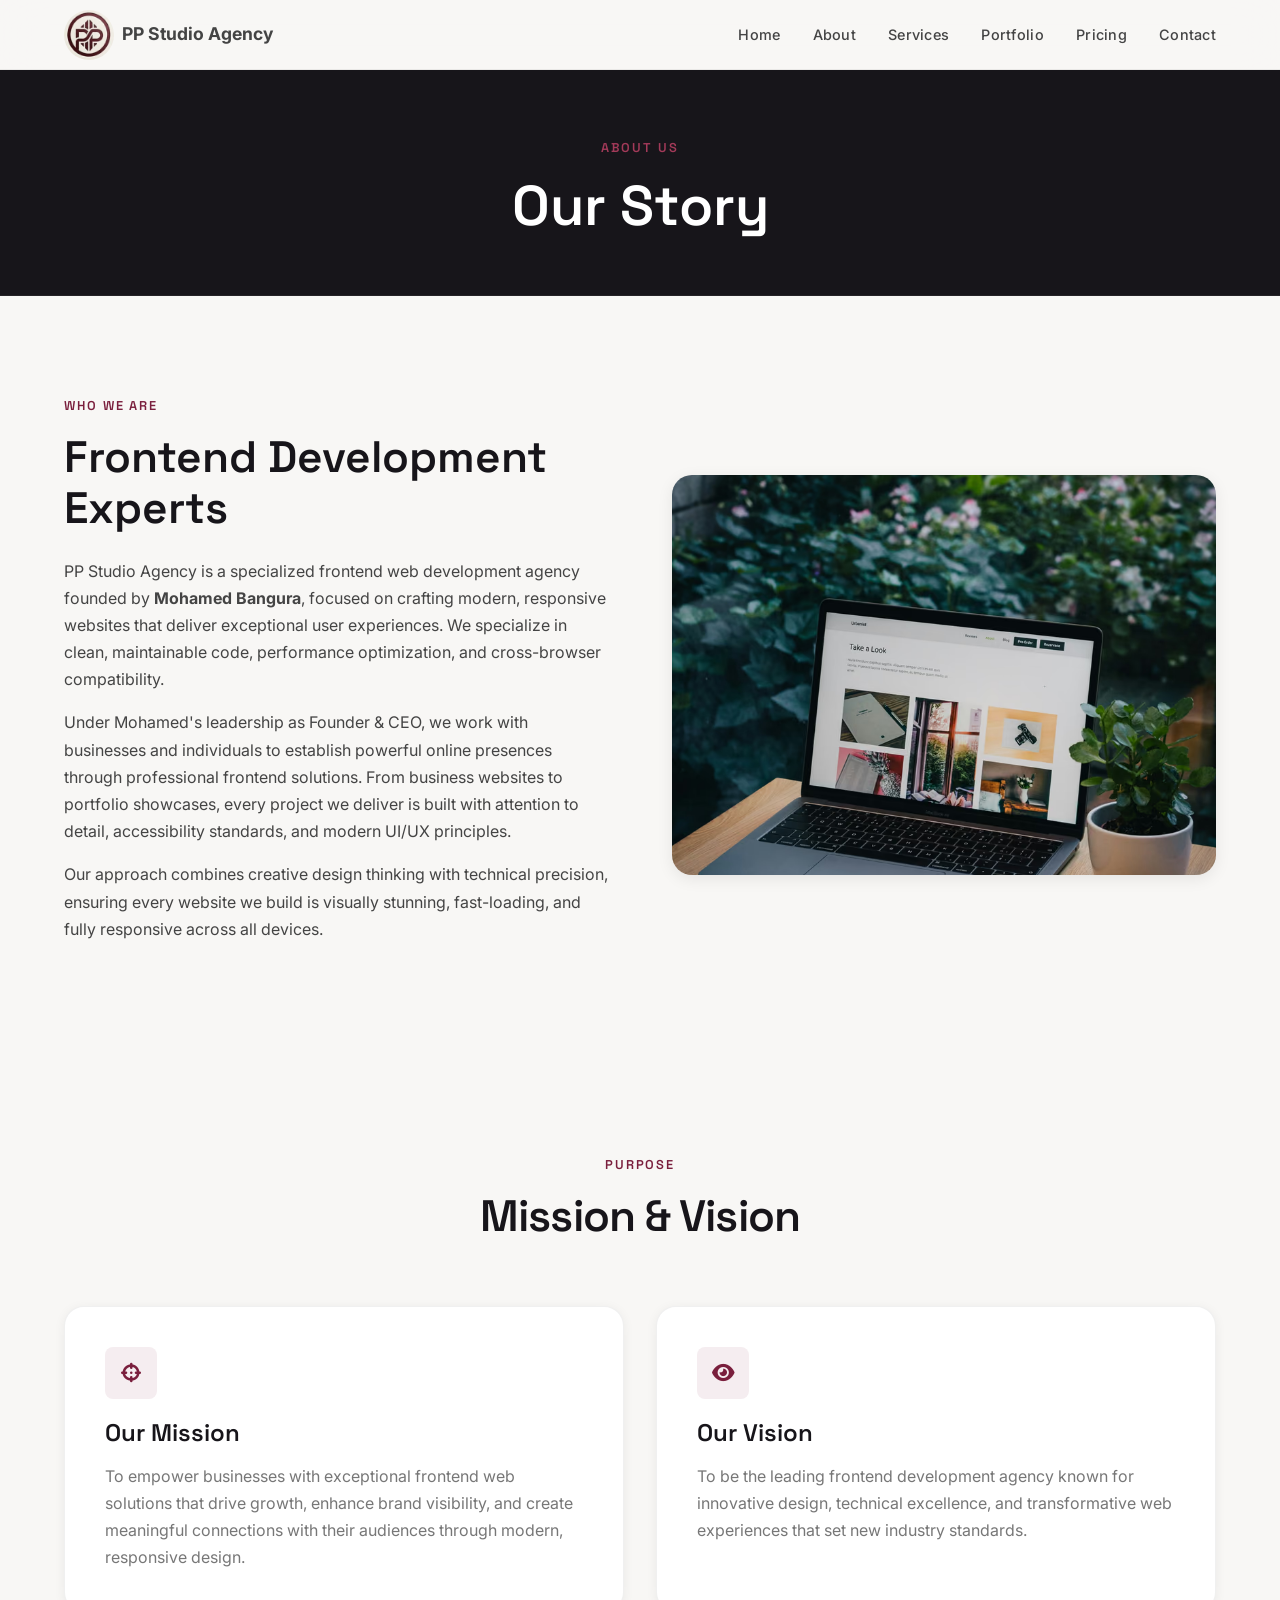
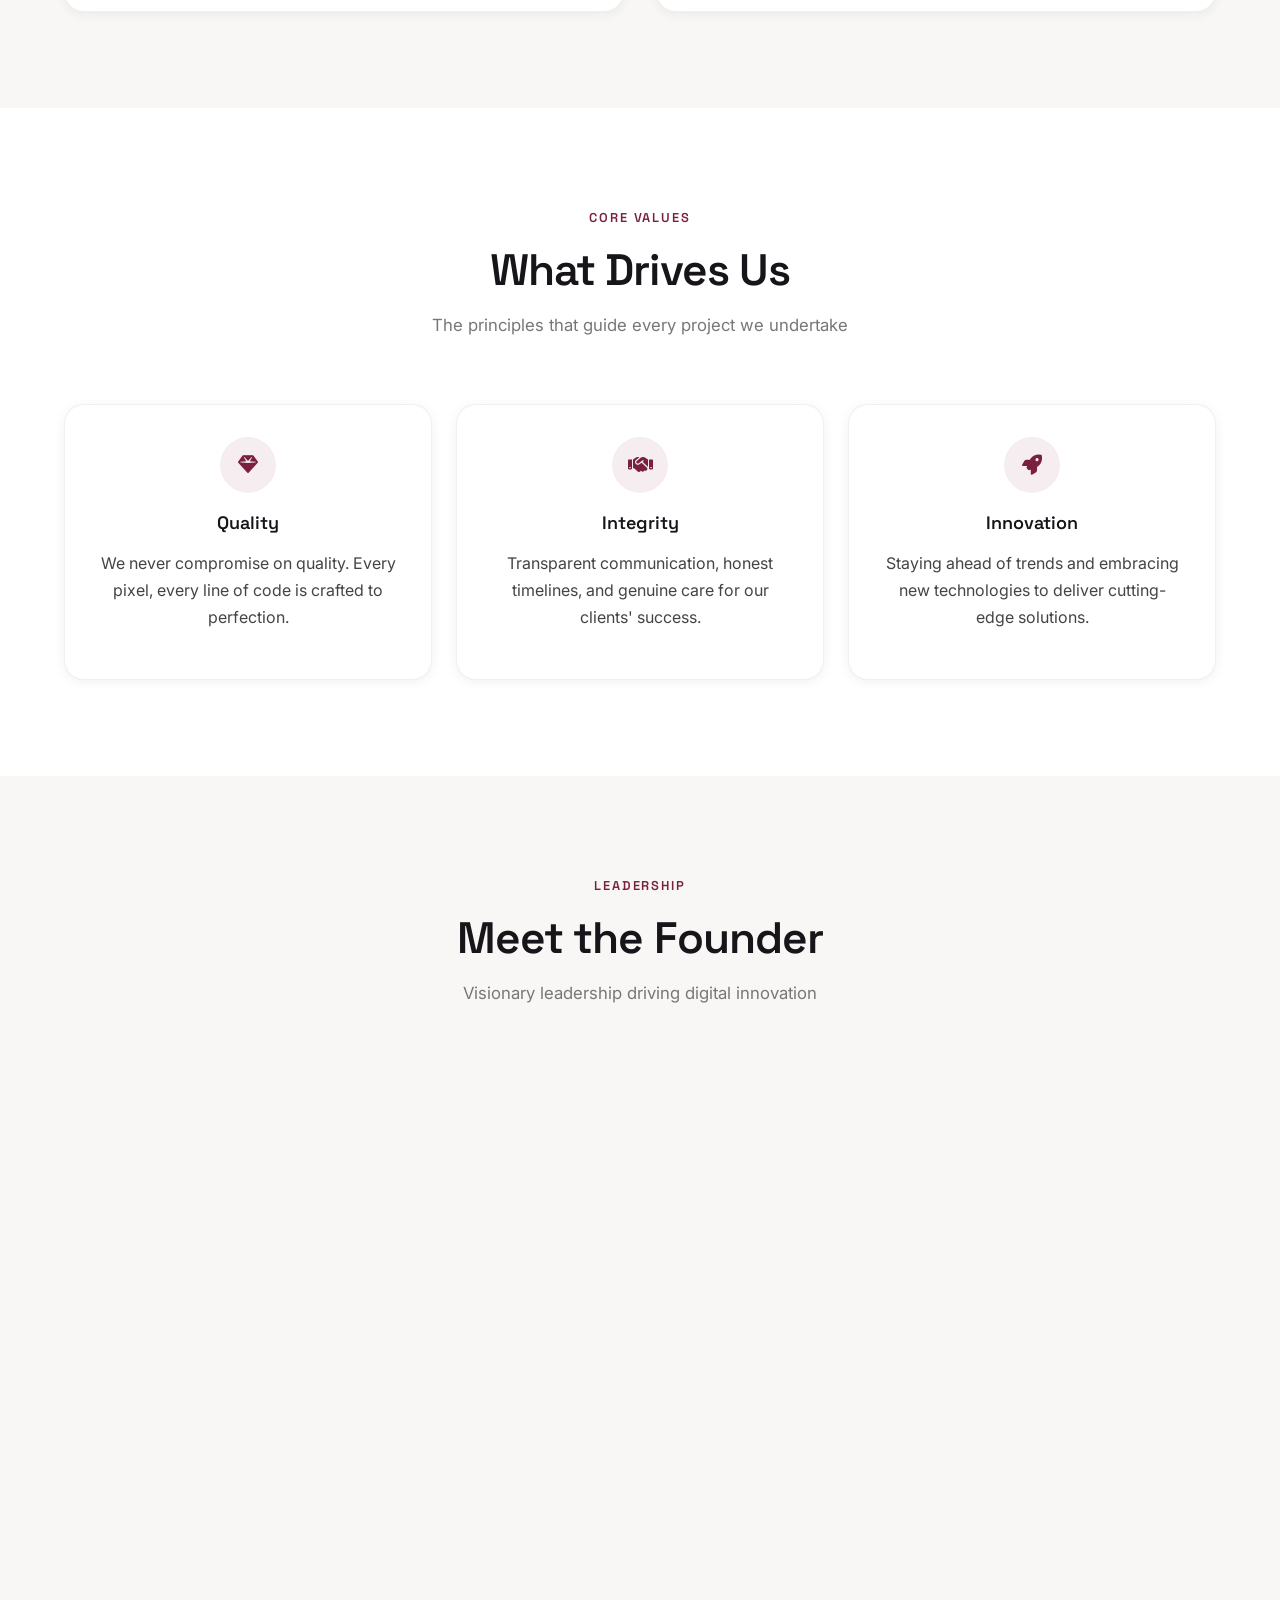
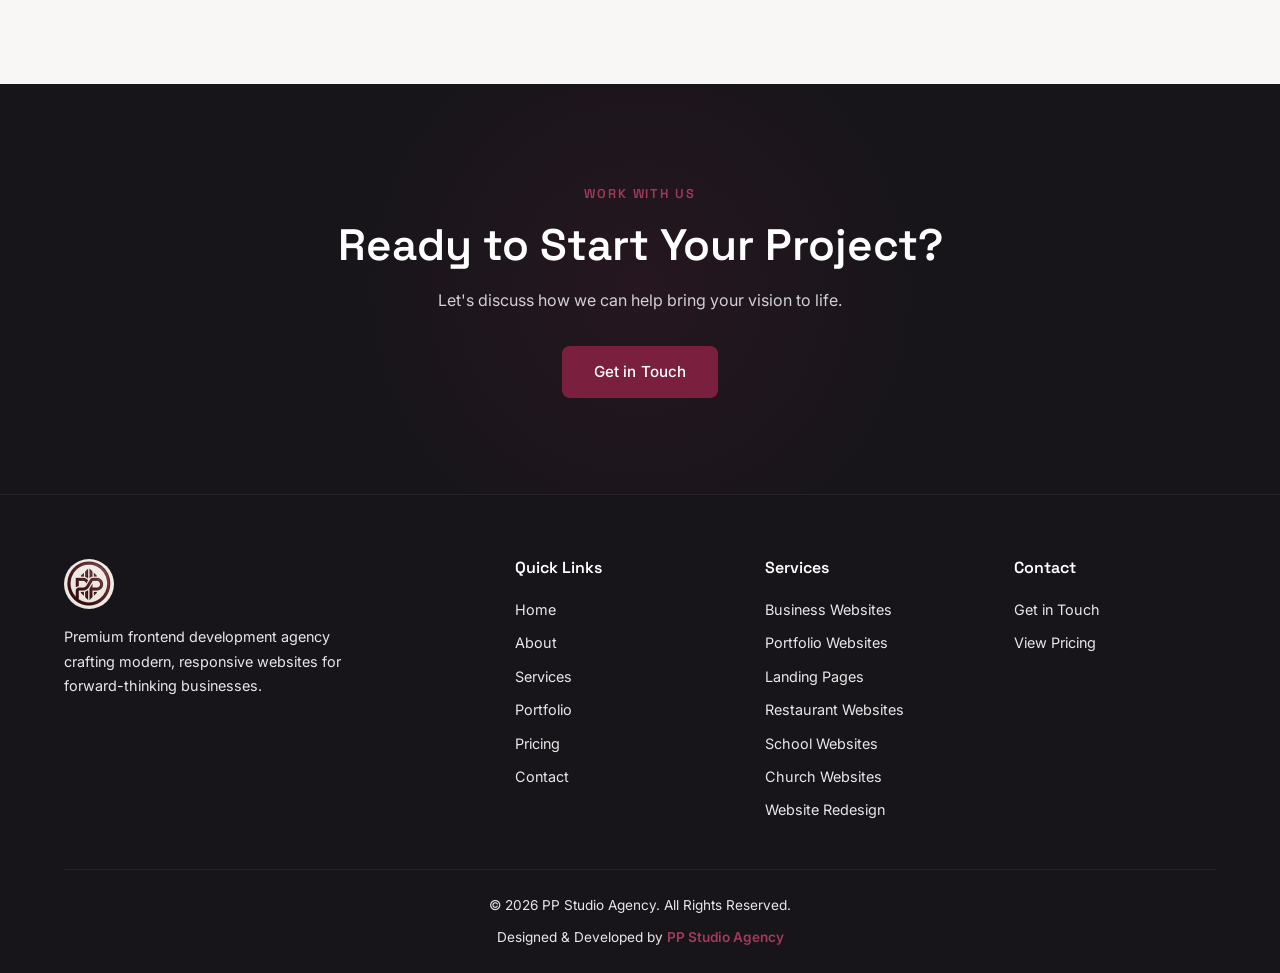
==== commit 2018a953: "Add Mohamed Bangura as Founder & CEO profile - Added dedicated 'Meet the Founder' section on Home (i" ====
--- a/about.html
+++ b/about.html
@@ -49,11 +49,25 @@
                 },
                 "description": "Premium frontend web development agency crafting modern, responsive websites.",
                 "foundingDate": "2024",
+                "founder": {
+                    "@id": "https://ppstudioagency.vercel.app/#founder"
+                },
                 "contactPoint": {
                     "@type": "ContactPoint",
                     "contactType": "customer service",
                     "availableLanguage": ["English"]
                 }
+            },
+            {
+                "@type": "Person",
+                "@id": "https://ppstudioagency.vercel.app/#founder",
+                "name": "Mohamed Bangura",
+                "jobTitle": "Founder & CEO",
+                "worksFor": {
+                    "@id": "https://ppstudioagency.vercel.app/#organization"
+                },
+                "url": "https://ppstudioagency.vercel.app/",
+                "description": "Founder & CEO of PP Studio Agency, a technology and digital solutions agency dedicated to helping businesses build a powerful online presence."
             },
             {
                 "@type": "WebSite",
@@ -118,8 +132,8 @@
                     <div class="about-intro-text fade-in">
                         <span class="section-label">Who We Are</span>
                         <h2>Frontend Development Experts</h2>
-                        <p>PP Studio Agency is a specialized frontend web development agency focused on crafting modern, responsive websites that deliver exceptional user experiences. We specialize in clean, maintainable code, performance optimization, and cross-browser compatibility.</p>
-                        <p>We work with businesses and individuals to establish powerful online presences through professional frontend solutions. From business websites to portfolio showcases, every project we deliver is built with attention to detail, accessibility standards, and modern UI/UX principles.</p>
+                        <p>PP Studio Agency is a specialized frontend web development agency founded by <strong>Mohamed Bangura</strong>, focused on crafting modern, responsive websites that deliver exceptional user experiences. We specialize in clean, maintainable code, performance optimization, and cross-browser compatibility.</p>
+                        <p>Under Mohamed's leadership as Founder &amp; CEO, we work with businesses and individuals to establish powerful online presences through professional frontend solutions. From business websites to portfolio showcases, every project we deliver is built with attention to detail, accessibility standards, and modern UI/UX principles.</p>
                         <p>Our approach combines creative design thinking with technical precision, ensuring every website we build is visually stunning, fast-loading, and fully responsive across all devices.</p>
                     </div>
                     <div class="about-intro-image fade-in">
@@ -176,6 +190,44 @@
                         <div class="value-card-icon"><i class="fas fa-rocket"></i></div>
                         <h4>Innovation</h4>
                         <p>Staying ahead of trends and embracing new technologies to deliver cutting-edge solutions.</p>
+                    </div>
+                </div>
+            </div>
+        </section>
+
+        <section class="founder-section">
+            <div class="container">
+                <div class="section-header fade-in">
+                    <span class="section-label">Leadership</span>
+                    <h2 class="section-title">Meet the Founder</h2>
+                    <p class="section-subtitle">Visionary leadership driving digital innovation</p>
+                </div>
+                <div class="founder-card fade-in">
+                    <div class="founder-image-wrapper">
+                        <img src="assets/images/about/profile.png" alt="Mohamed Bangura - Founder & CEO of PP Studio Agency" loading="lazy" decoding="async" width="400" height="400">
+                    </div>
+                    <div class="founder-info">
+                        <h3 class="founder-name">Mohamed Bangura</h3>
+                        <span class="founder-title">Founder &amp; CEO, PP Studio Agency</span>
+                        <div class="founder-divider"></div>
+                        <div class="founder-bio">
+                            <p>Mohamed Bangura is the Founder &amp; CEO of PP Studio Agency, a technology and digital solutions agency dedicated to helping businesses build a powerful online presence. He leads the agency's vision, strategy, and execution, specializing in modern web development, UI/UX, branding, and innovative digital experiences.</p>
+                            <p>His mission is to deliver high-quality, scalable, and user-focused solutions that empower businesses to grow in the digital world.</p>
+                        </div>
+                        <div class="founder-credentials">
+                            <div class="founder-credential-item">
+                                <div class="founder-credential-value">20+</div>
+                                <div class="founder-credential-label">Projects Delivered</div>
+                            </div>
+                            <div class="founder-credential-item">
+                                <div class="founder-credential-value">3+</div>
+                                <div class="founder-credential-label">Years Experience</div>
+                            </div>
+                            <div class="founder-credential-item">
+                                <div class="founder-credential-value">100%</div>
+                                <div class="founder-credential-label">Client Satisfaction</div>
+                            </div>
+                        </div>
                     </div>
                 </div>
             </div>
--- a/css/style.css
+++ b/css/style.css
@@ -103,7 +103,7 @@
     --section-padding: 6rem 0;
 
     /* Transitions */
-    --transition: all 0.3s cubic-bezier(0.4, 0, 0.2, 1);
+    --transition: color 0.3s cubic-bezier(0.4, 0, 0.2, 1), background-color 0.3s cubic-bezier(0.4, 0, 0.2, 1), border-color 0.3s cubic-bezier(0.4, 0, 0.2, 1), transform 0.3s cubic-bezier(0.4, 0, 0.2, 1), box-shadow 0.3s cubic-bezier(0.4, 0, 0.2, 1), opacity 0.3s cubic-bezier(0.4, 0, 0.2, 1);
 
     /* Border Radius */
     --radius-sm: 8px;
@@ -1448,6 +1448,133 @@
 
 .portfolio-card-link:hover .portfolio-img {
     transform: scale(1.05);
+}
+
+/* ===== FOUNDER / TEAM SECTION ===== */
+.founder-section {
+    background-color: var(--bg-light);
+    padding: var(--section-padding);
+}
+
+.founder-card {
+    display: grid;
+    grid-template-columns: 1fr 1.5fr;
+    gap: 4rem;
+    align-items: center;
+    background: var(--card-bg);
+    border: 1px solid var(--card-border);
+    border-radius: var(--radius-lg);
+    padding: 3rem;
+    box-shadow: var(--shadow-md);
+    transition: var(--transition);
+}
+
+.founder-card:hover {
+    border-color: var(--border-hover);
+    box-shadow: var(--shadow-card-hover);
+}
+
+.founder-image-wrapper {
+    position: relative;
+    border-radius: var(--radius-lg);
+    overflow: hidden;
+    aspect-ratio: 1 / 1;
+    max-width: 400px;
+    margin: 0 auto;
+    width: 100%;
+}
+
+.founder-image-wrapper img {
+    width: 100%;
+    height: 100%;
+    object-fit: cover;
+    border-radius: var(--radius-lg);
+}
+
+.founder-image-wrapper::after {
+    content: '';
+    position: absolute;
+    bottom: 0;
+    left: 0;
+    right: 0;
+    height: 40%;
+    background: linear-gradient(to top, rgba(23, 21, 26, 0.4), transparent);
+    pointer-events: none;
+}
+
+.founder-info {
+    display: flex;
+    flex-direction: column;
+}
+
+.founder-name {
+    font-size: 2rem;
+    font-weight: 700;
+    color: var(--text-heading);
+    margin-bottom: 0.5rem;
+    font-family: var(--font-heading);
+}
+
+.founder-title {
+    display: inline-block;
+    font-size: 1rem;
+    font-weight: 600;
+    color: var(--burgundy);
+    margin-bottom: 1.5rem;
+    letter-spacing: 0.02em;
+}
+
+.founder-bio {
+    color: var(--text-body);
+    font-size: 1rem;
+    line-height: 1.8;
+    margin-bottom: 0;
+}
+
+.founder-bio p {
+    margin-bottom: 1rem;
+    color: var(--text-body);
+}
+
+.founder-bio p:last-child {
+    margin-bottom: 0;
+}
+
+.founder-divider {
+    width: 48px;
+    height: 3px;
+    background: var(--burgundy);
+    border-radius: 2px;
+    margin-bottom: 1.5rem;
+}
+
+.founder-credentials {
+    display: flex;
+    gap: 2rem;
+    margin-top: 2rem;
+    padding-top: 2rem;
+    border-top: 1px solid var(--border-light);
+}
+
+.founder-credential-item {
+    text-align: center;
+}
+
+.founder-credential-value {
+    font-size: 1.75rem;
+    font-weight: 700;
+    color: var(--burgundy);
+    font-family: var(--font-heading);
+    line-height: 1;
+    margin-bottom: 0.25rem;
+}
+
+.founder-credential-label {
+    font-size: 0.8rem;
+    color: var(--text-muted);
+    font-weight: 500;
+    text-transform: uppercase;
+    letter-spacing: 0.08em;
 }
 
 /* ===== BACKGROUND VARIANTS ===== */
@@ -1518,13 +1645,11 @@
     opacity: 0;
     transform: translateY(20px);
     transition: opacity 0.6s ease-out, transform 0.6s ease-out;
-    will-change: opacity, transform;
 }
 
 .fade-in.visible {
     opacity: 1;
     transform: translateY(0);
-    will-change: auto;
 }
 
 /* ===== CONTENT VISIBILITY ===== */
--- a/css/responsive.css
+++ b/css/responsive.css
@@ -36,6 +36,31 @@
     .footer-grid {
         grid-template-columns: 1fr 1fr;
         gap: 2rem;
+    }
+}
+
+/* ===== FOUNDER SECTION RESPONSIVE ===== */
+@media (max-width: 1024px) {
+    .founder-card {
+        grid-template-columns: 1fr 1.2fr;
+        gap: 3rem;
+        padding: 2.5rem;
+    }
+
+    .founder-name {
+        font-size: 1.75rem;
+    }
+
+    .founder-image-wrapper {
+        max-width: 320px;
+    }
+
+    .founder-credentials {
+        gap: 1.5rem;
+    }
+
+    .founder-credential-value {
+        font-size: 1.5rem;
     }
 }
 
@@ -162,6 +187,27 @@
     .footer-brand {
         grid-column: 1 / -1;
     }
+
+    /* Founder Section */
+    .founder-card {
+        grid-template-columns: 1fr;
+        gap: 2.5rem;
+        padding: 2rem;
+        text-align: center;
+    }
+
+    .founder-image-wrapper {
+        max-width: 280px;
+    }
+
+    .founder-divider {
+        margin-left: auto;
+        margin-right: auto;
+    }
+
+    .founder-credentials {
+        justify-content: center;
+    }
 }
 
 /* ===== MOBILE (max-width: 576px) ===== */
@@ -258,6 +304,33 @@
     .page-header {
         padding: 3rem 0 2rem;
     }
+
+    /* Founder Section */
+    .founder-card {
+        padding: 1.5rem;
+        gap: 2rem;
+    }
+
+    .founder-image-wrapper {
+        max-width: 240px;
+    }
+
+    .founder-name {
+        font-size: 1.5rem;
+    }
+
+    .founder-title {
+        font-size: 0.9rem;
+    }
+
+    .founder-credentials {
+        flex-direction: column;
+        gap: 1rem;
+    }
+
+    .founder-credential-value {
+        font-size: 1.35rem;
+    }
 }
 
 /* ===== SMALL MOBILE (max-width: 400px) ===== */
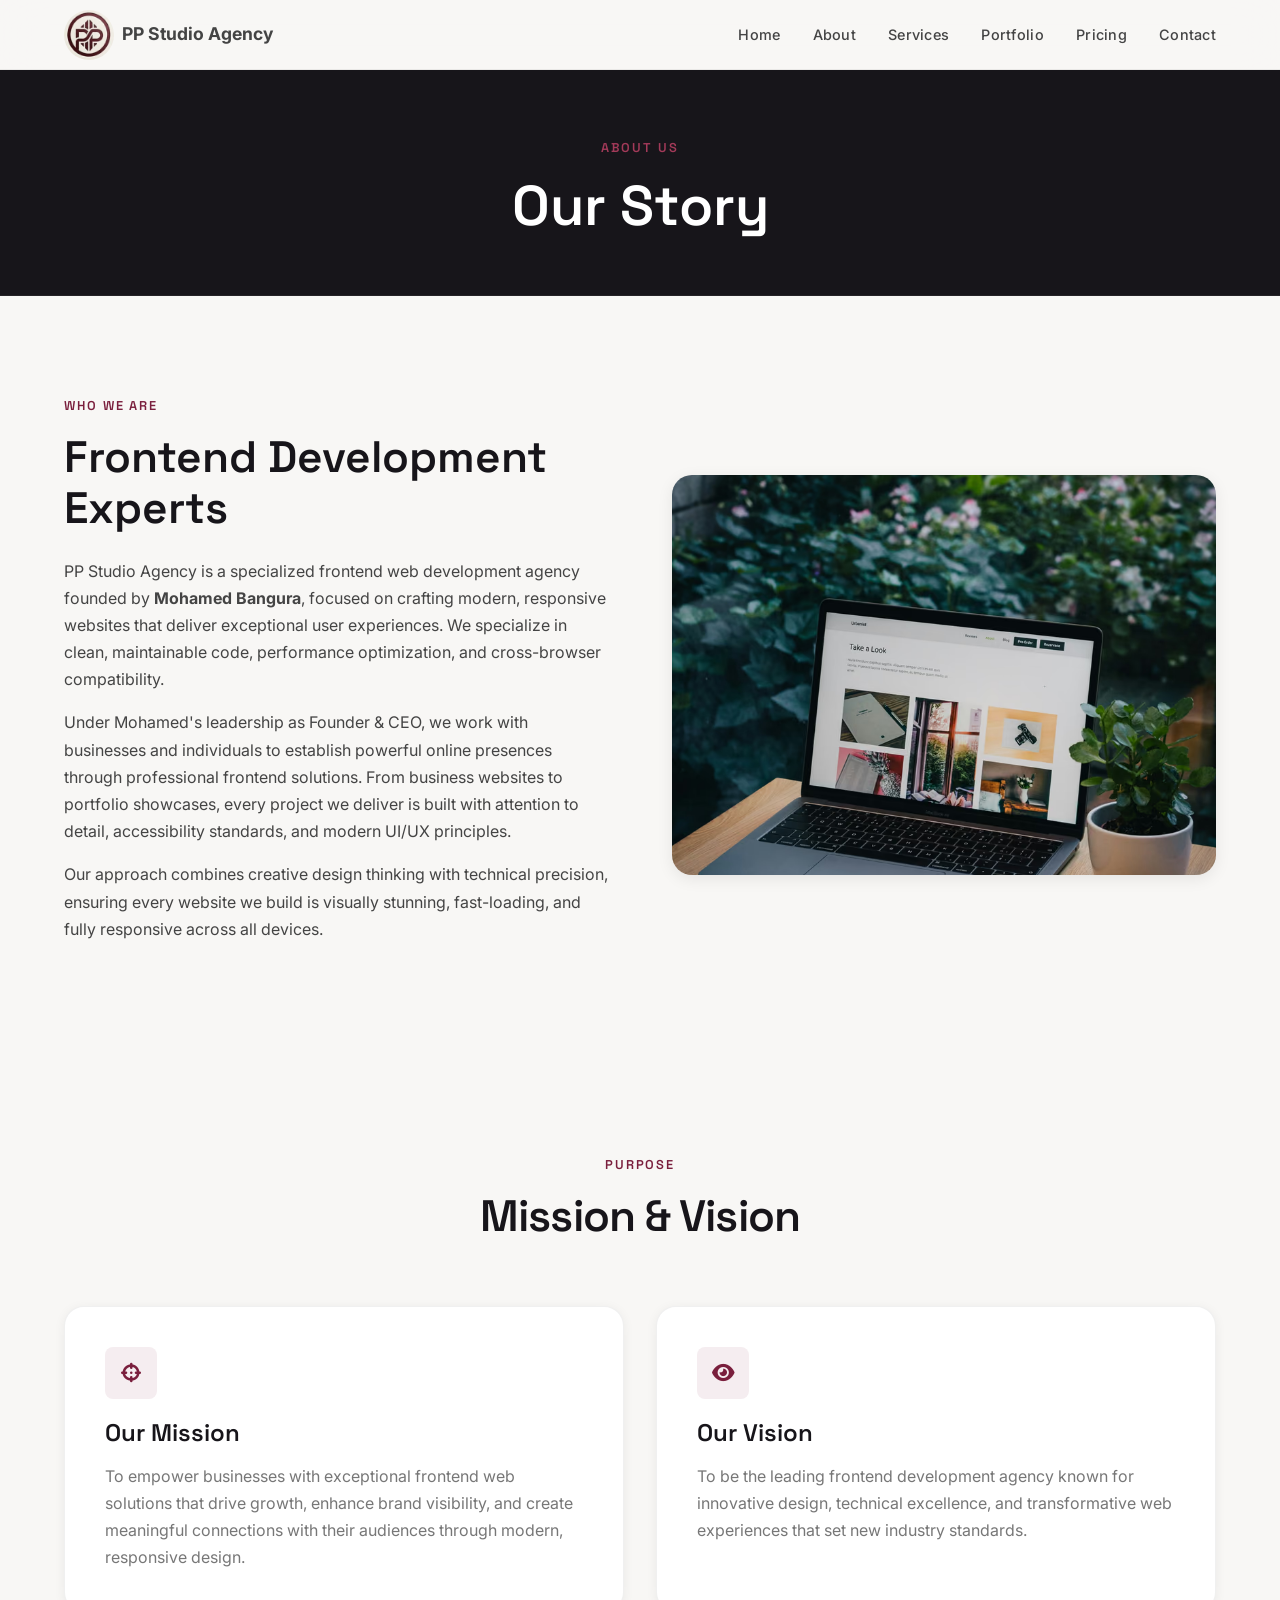
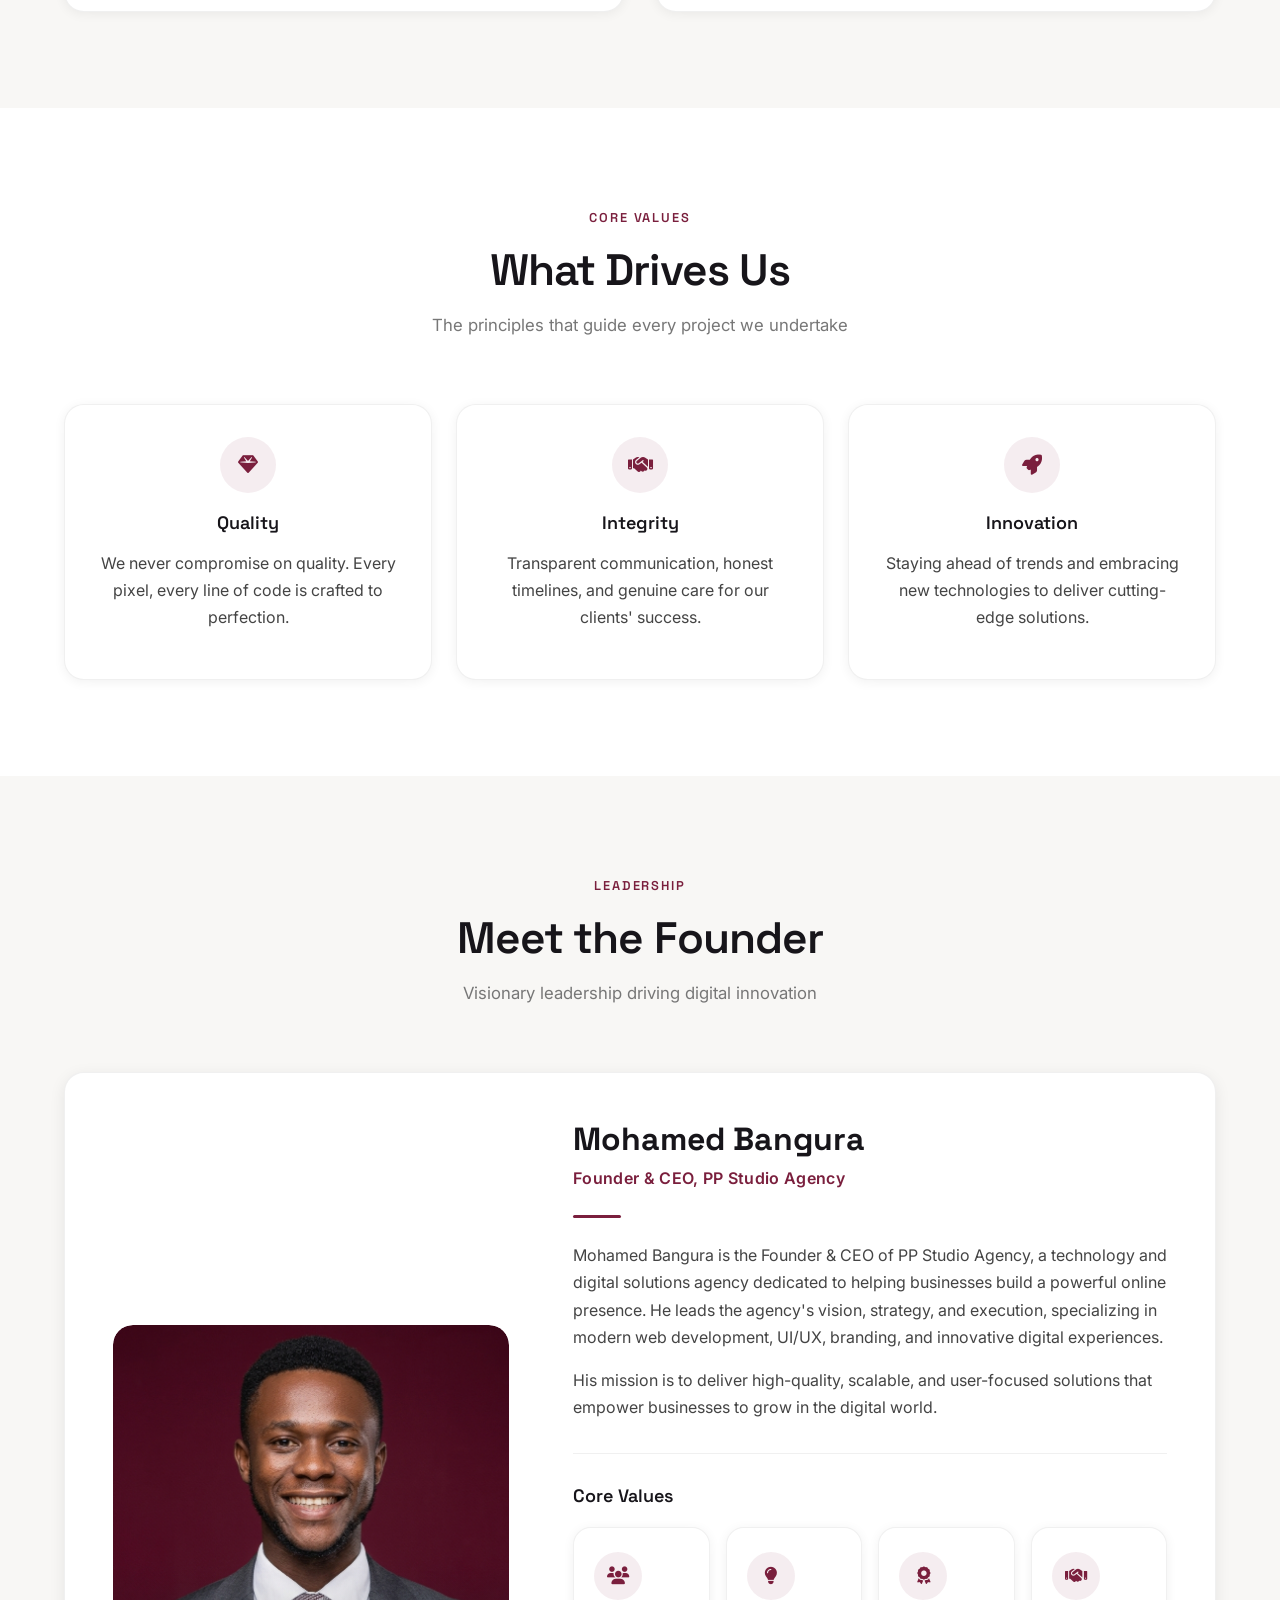
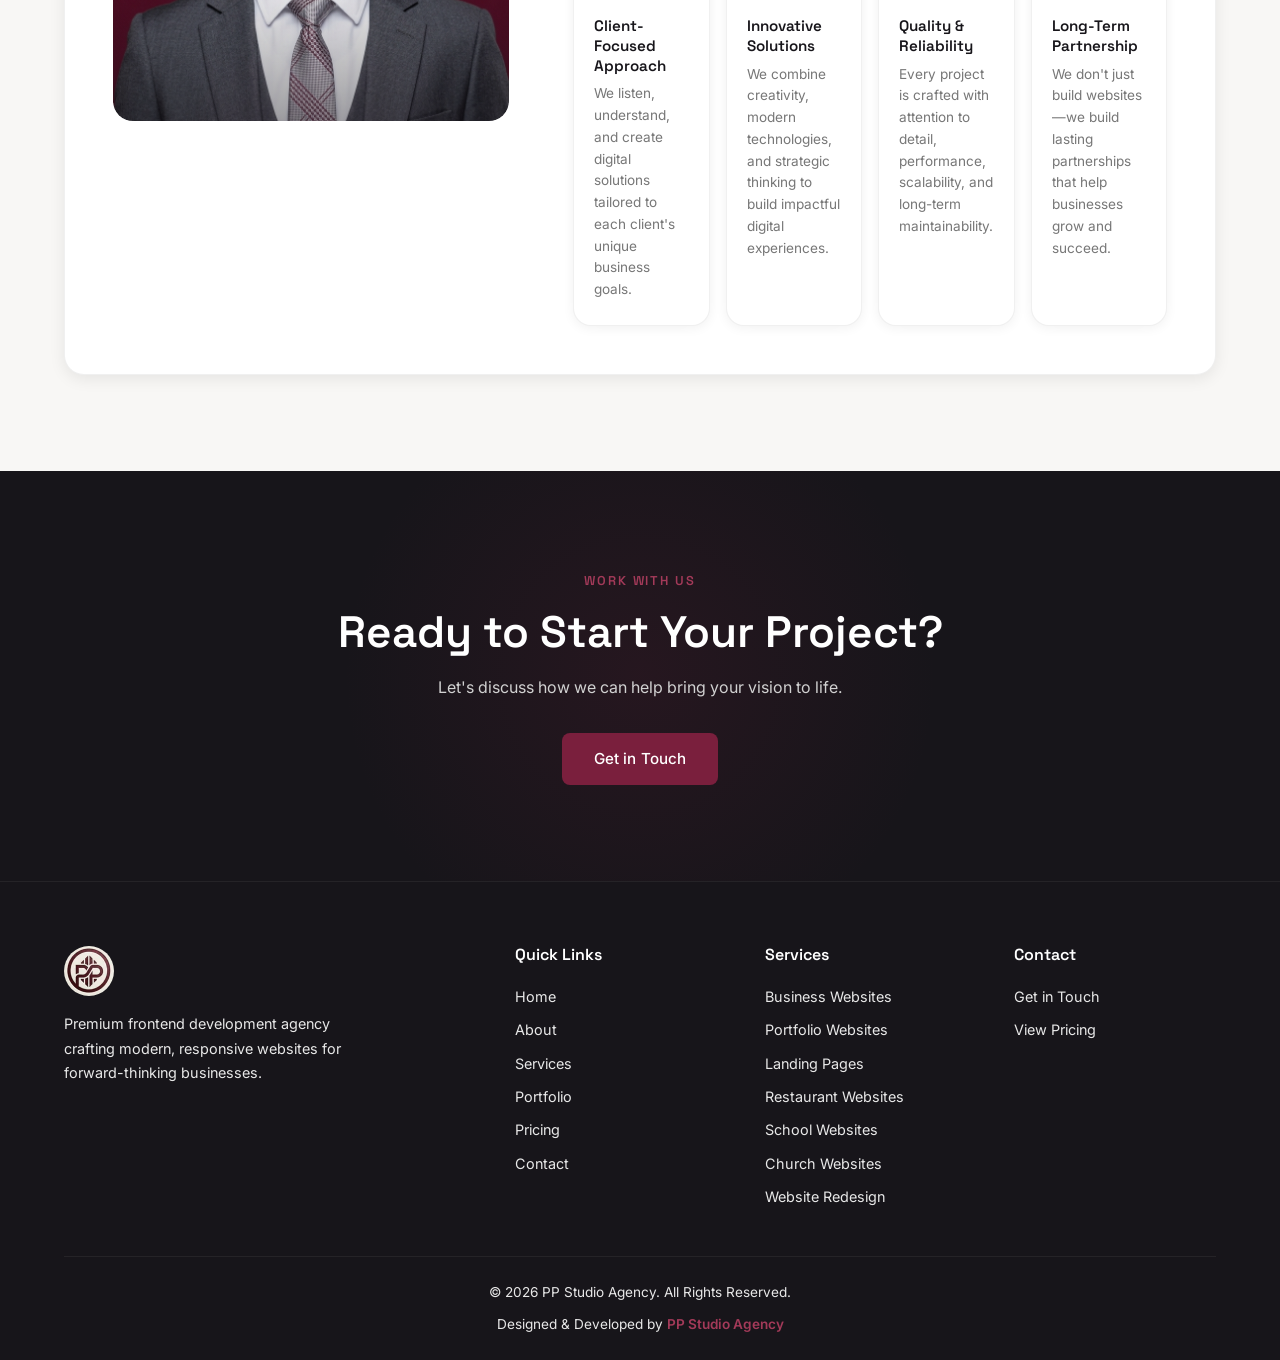
==== commit 93ab5e9f: "Updated founder section with core values cards" ====
--- a/about.html
+++ b/about.html
@@ -214,18 +214,30 @@
                             <p>Mohamed Bangura is the Founder &amp; CEO of PP Studio Agency, a technology and digital solutions agency dedicated to helping businesses build a powerful online presence. He leads the agency's vision, strategy, and execution, specializing in modern web development, UI/UX, branding, and innovative digital experiences.</p>
                             <p>His mission is to deliver high-quality, scalable, and user-focused solutions that empower businesses to grow in the digital world.</p>
                         </div>
-                        <div class="founder-credentials">
-                            <div class="founder-credential-item">
-                                <div class="founder-credential-value">20+</div>
-                                <div class="founder-credential-label">Projects Delivered</div>
-                            </div>
-                            <div class="founder-credential-item">
-                                <div class="founder-credential-value">3+</div>
-                                <div class="founder-credential-label">Years Experience</div>
-                            </div>
-                            <div class="founder-credential-item">
-                                <div class="founder-credential-value">100%</div>
-                                <div class="founder-credential-label">Client Satisfaction</div>
+                        <!-- Core Values -->
+                        <div class="founder-values">
+                            <h4 class="founder-values-title">Core Values</h4>
+                            <div class="founder-values-grid">
+                                <div class="founder-value-card">
+                                    <div class="founder-value-icon"><i class="fas fa-users"></i></div>
+                                    <h5>Client-Focused Approach</h5>
+                                    <p>We listen, understand, and create digital solutions tailored to each client's unique business goals.</p>
+                                </div>
+                                <div class="founder-value-card">
+                                    <div class="founder-value-icon"><i class="fas fa-lightbulb"></i></div>
+                                    <h5>Innovative Solutions</h5>
+                                    <p>We combine creativity, modern technologies, and strategic thinking to build impactful digital experiences.</p>
+                                </div>
+                                <div class="founder-value-card">
+                                    <div class="founder-value-icon"><i class="fas fa-award"></i></div>
+                                    <h5>Quality &amp; Reliability</h5>
+                                    <p>Every project is crafted with attention to detail, performance, scalability, and long-term maintainability.</p>
+                                </div>
+                                <div class="founder-value-card">
+                                    <div class="founder-value-icon"><i class="fas fa-handshake"></i></div>
+                                    <h5>Long-Term Partnership</h5>
+                                    <p>We don't just build websites—we build lasting partnerships that help businesses grow and succeed.</p>
+                                </div>
                             </div>
                         </div>
                     </div>
--- a/css/style.css
+++ b/css/style.css
@@ -1548,33 +1548,77 @@
     margin-bottom: 1.5rem;
 }
 
-.founder-credentials {
-    display: flex;
-    gap: 2rem;
+/* Core Values (replaces former stats/credentials) */
+.founder-values {
     margin-top: 2rem;
     padding-top: 2rem;
     border-top: 1px solid var(--border-light);
 }
 
-.founder-credential-item {
-    text-align: center;
-}
-
-.founder-credential-value {
-    font-size: 1.75rem;
-    font-weight: 700;
+.founder-values-title {
+    font-size: 1.125rem;
+    font-weight: 600;
+    color: var(--text-heading);
+    margin-bottom: 1.25rem;
+    font-family: var(--font-heading);
+}
+
+.founder-values-grid {
+    display: grid;
+    grid-template-columns: repeat(4, 1fr);
+    gap: 1rem;
+}
+
+.founder-value-card {
+    background: var(--card-bg);
+    border: 1px solid var(--card-border);
+    border-radius: 18px;
+    padding: 1.5rem 1.25rem;
+    text-align: left;
+    transition: var(--transition);
+    box-shadow: var(--shadow-card);
+}
+
+.founder-value-card:hover {
+    transform: translateY(-6px);
+    border-color: var(--border-hover);
+    box-shadow: var(--shadow-card-hover);
+}
+
+.founder-value-icon {
+    width: 48px;
+    height: 48px;
+    display: flex;
+    align-items: center;
+    justify-content: center;
+    background: var(--burgundy-subtle);
+    border-radius: 50%;
     color: var(--burgundy);
+    font-size: 1.1rem;
+    margin-bottom: 1rem;
+    transition: var(--transition);
+}
+
+.founder-value-card:hover .founder-value-icon {
+    background: var(--burgundy);
+    color: var(--text-white);
+    transform: scale(1.08);
+}
+
+.founder-value-card h5 {
+    font-size: 0.95rem;
+    font-weight: 600;
+    color: var(--text-heading);
+    margin-bottom: 0.5rem;
     font-family: var(--font-heading);
-    line-height: 1;
-    margin-bottom: 0.25rem;
-}
-
-.founder-credential-label {
-    font-size: 0.8rem;
+    line-height: 1.3;
+}
+
+.founder-value-card p {
     color: var(--text-muted);
-    font-weight: 500;
-    text-transform: uppercase;
-    letter-spacing: 0.08em;
+    font-size: 0.85rem;
+    line-height: 1.6;
+    margin-bottom: 0;
 }
 
 /* ===== BACKGROUND VARIANTS ===== */
--- a/css/responsive.css
+++ b/css/responsive.css
@@ -55,12 +55,12 @@
         max-width: 320px;
     }
 
-    .founder-credentials {
-        gap: 1.5rem;
-    }
-
-    .founder-credential-value {
-        font-size: 1.5rem;
+    .founder-values-grid {
+        grid-template-columns: repeat(2, 1fr);
+    }
+
+    .founder-value-card {
+        padding: 1.25rem 1rem;
     }
 }
 
@@ -205,8 +205,8 @@
         margin-right: auto;
     }
 
-    .founder-credentials {
-        justify-content: center;
+    .founder-values-grid {
+        grid-template-columns: repeat(2, 1fr);
     }
 }
 
@@ -323,13 +323,8 @@
         font-size: 0.9rem;
     }
 
-    .founder-credentials {
-        flex-direction: column;
-        gap: 1rem;
-    }
-
-    .founder-credential-value {
-        font-size: 1.35rem;
+    .founder-values-grid {
+        grid-template-columns: 1fr;
     }
 }
 
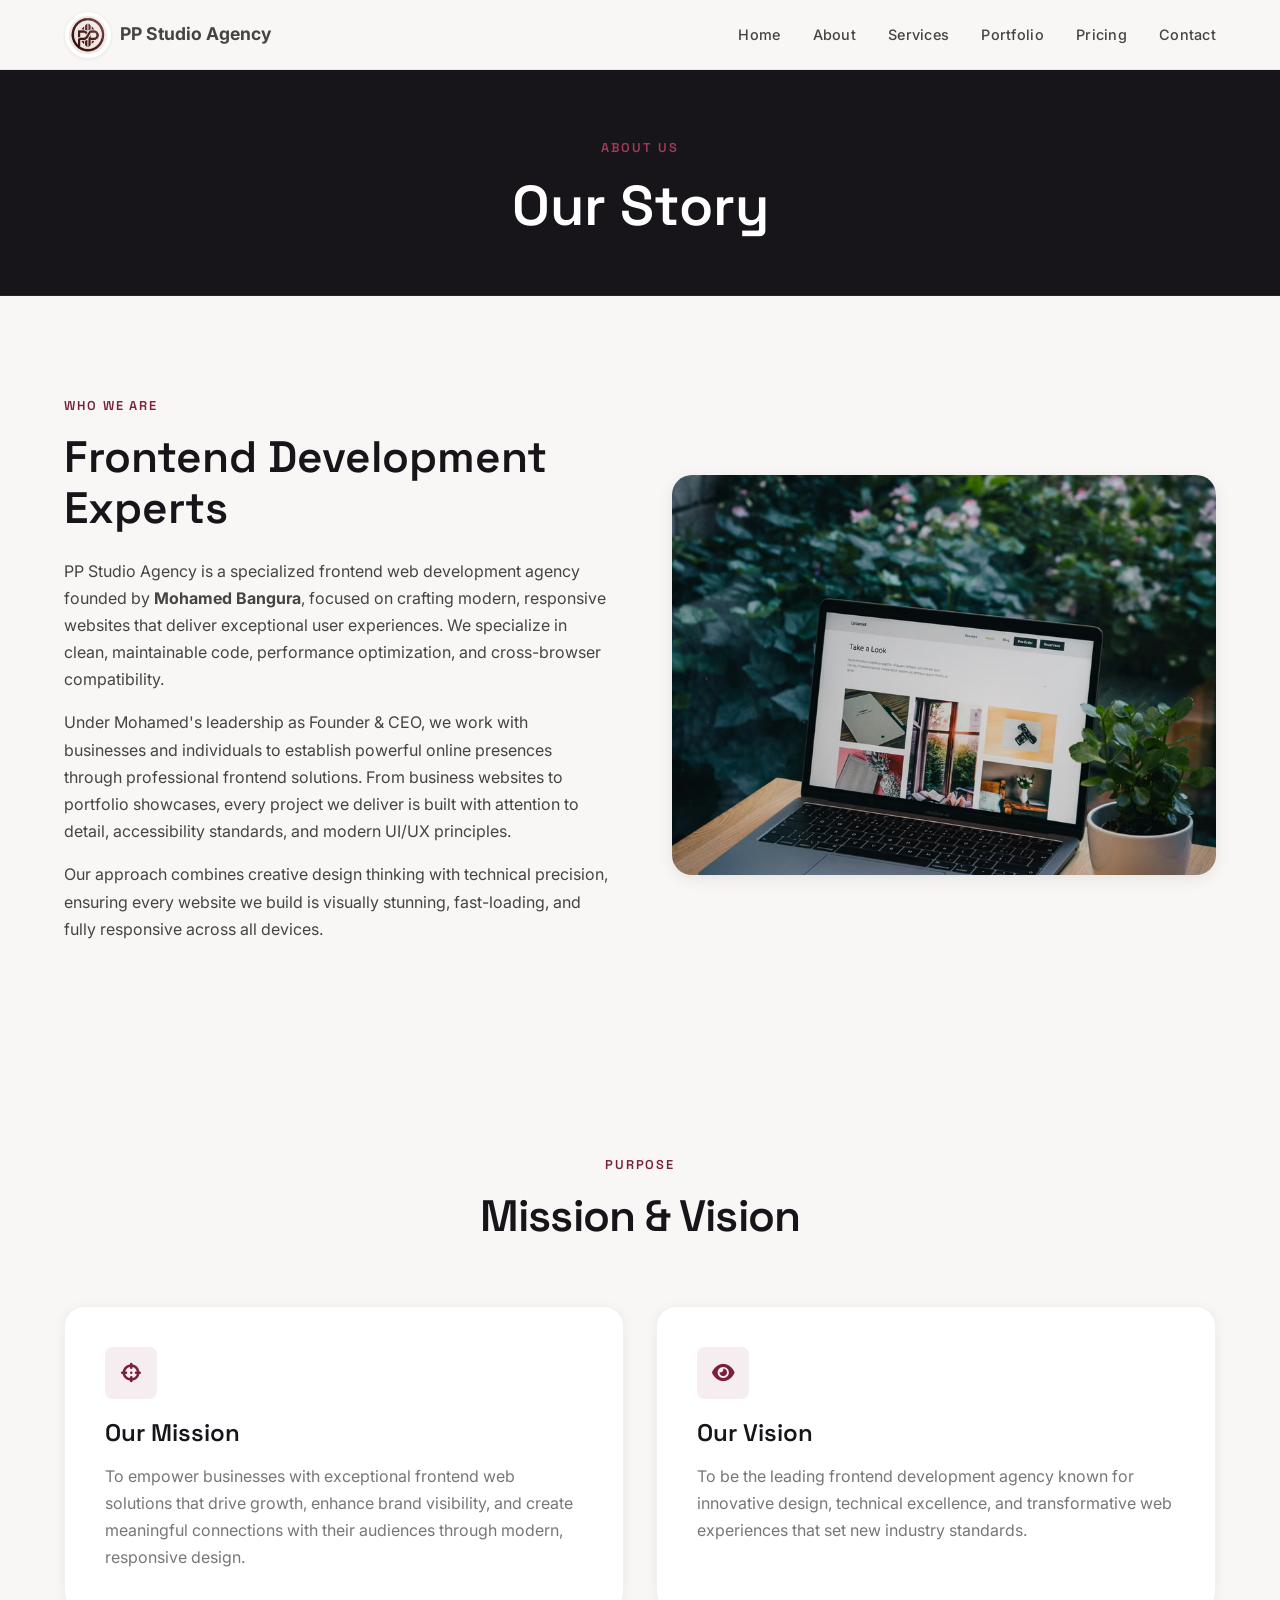
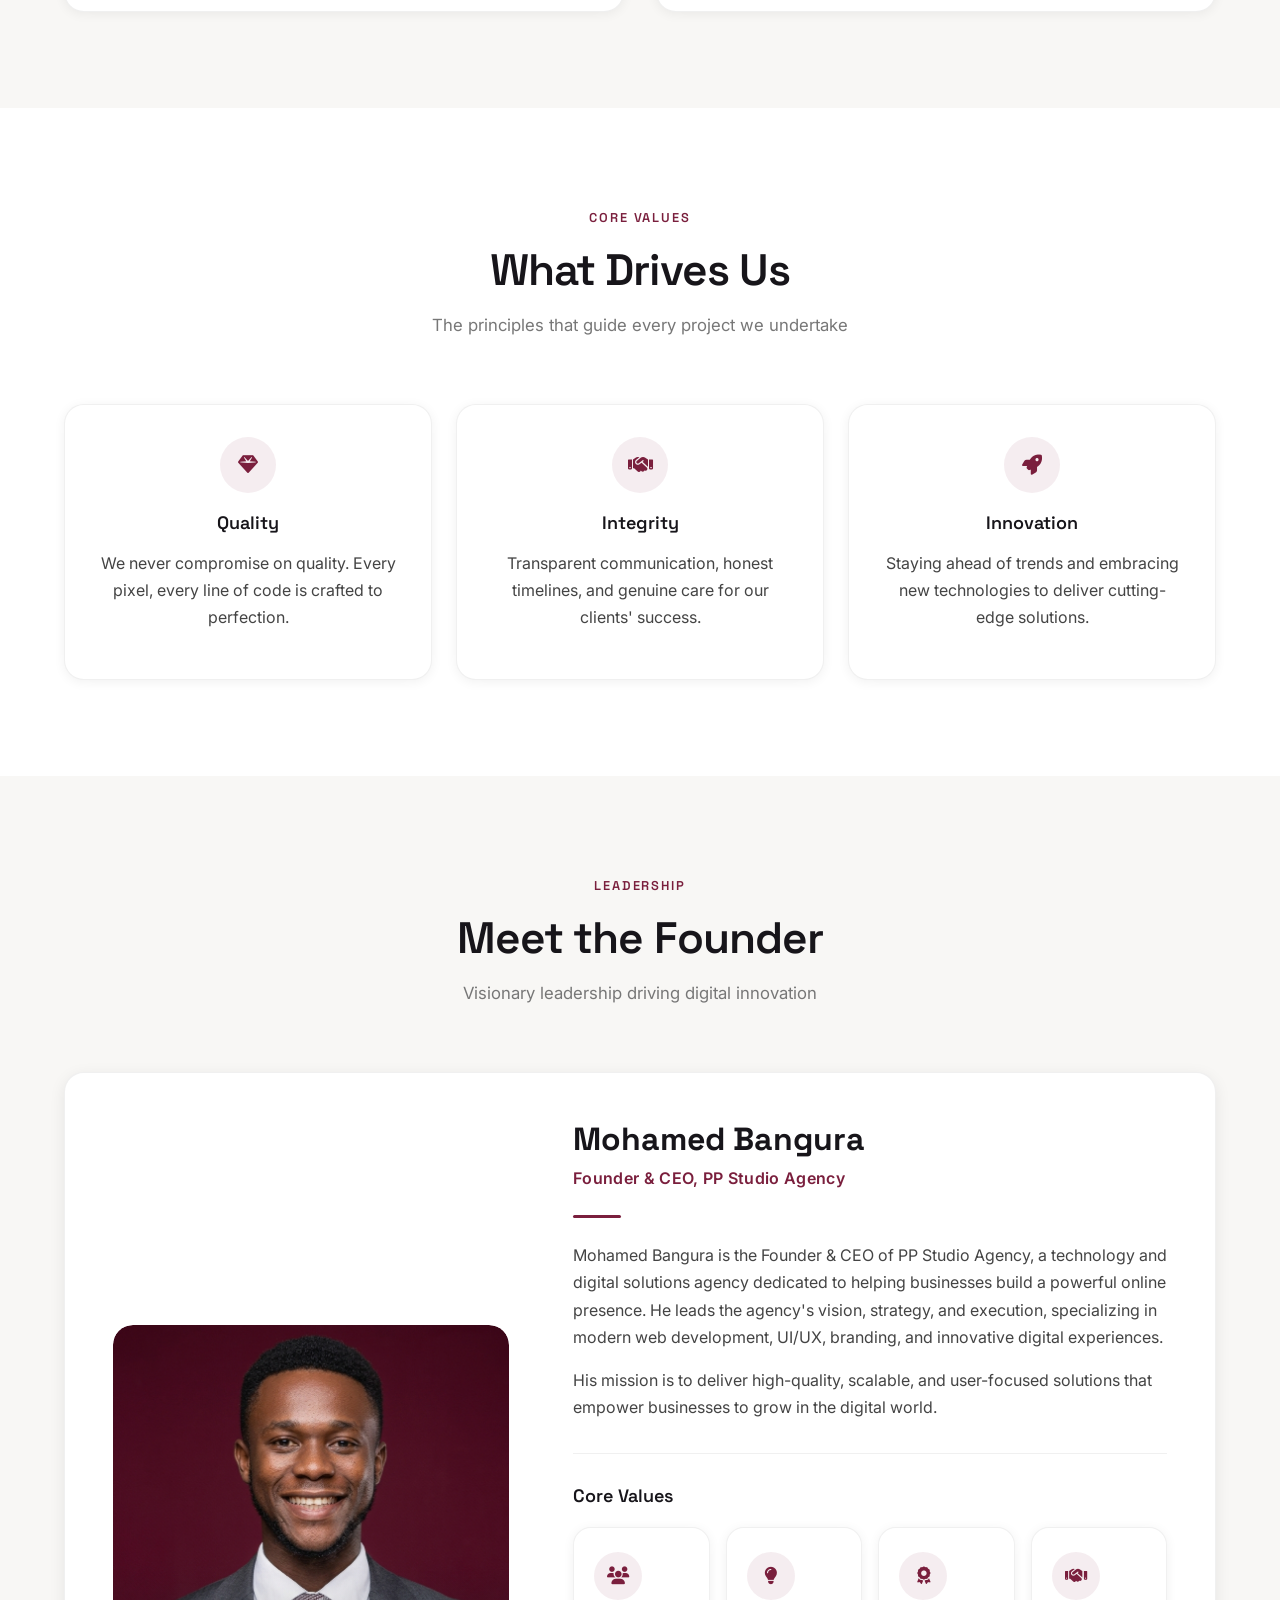
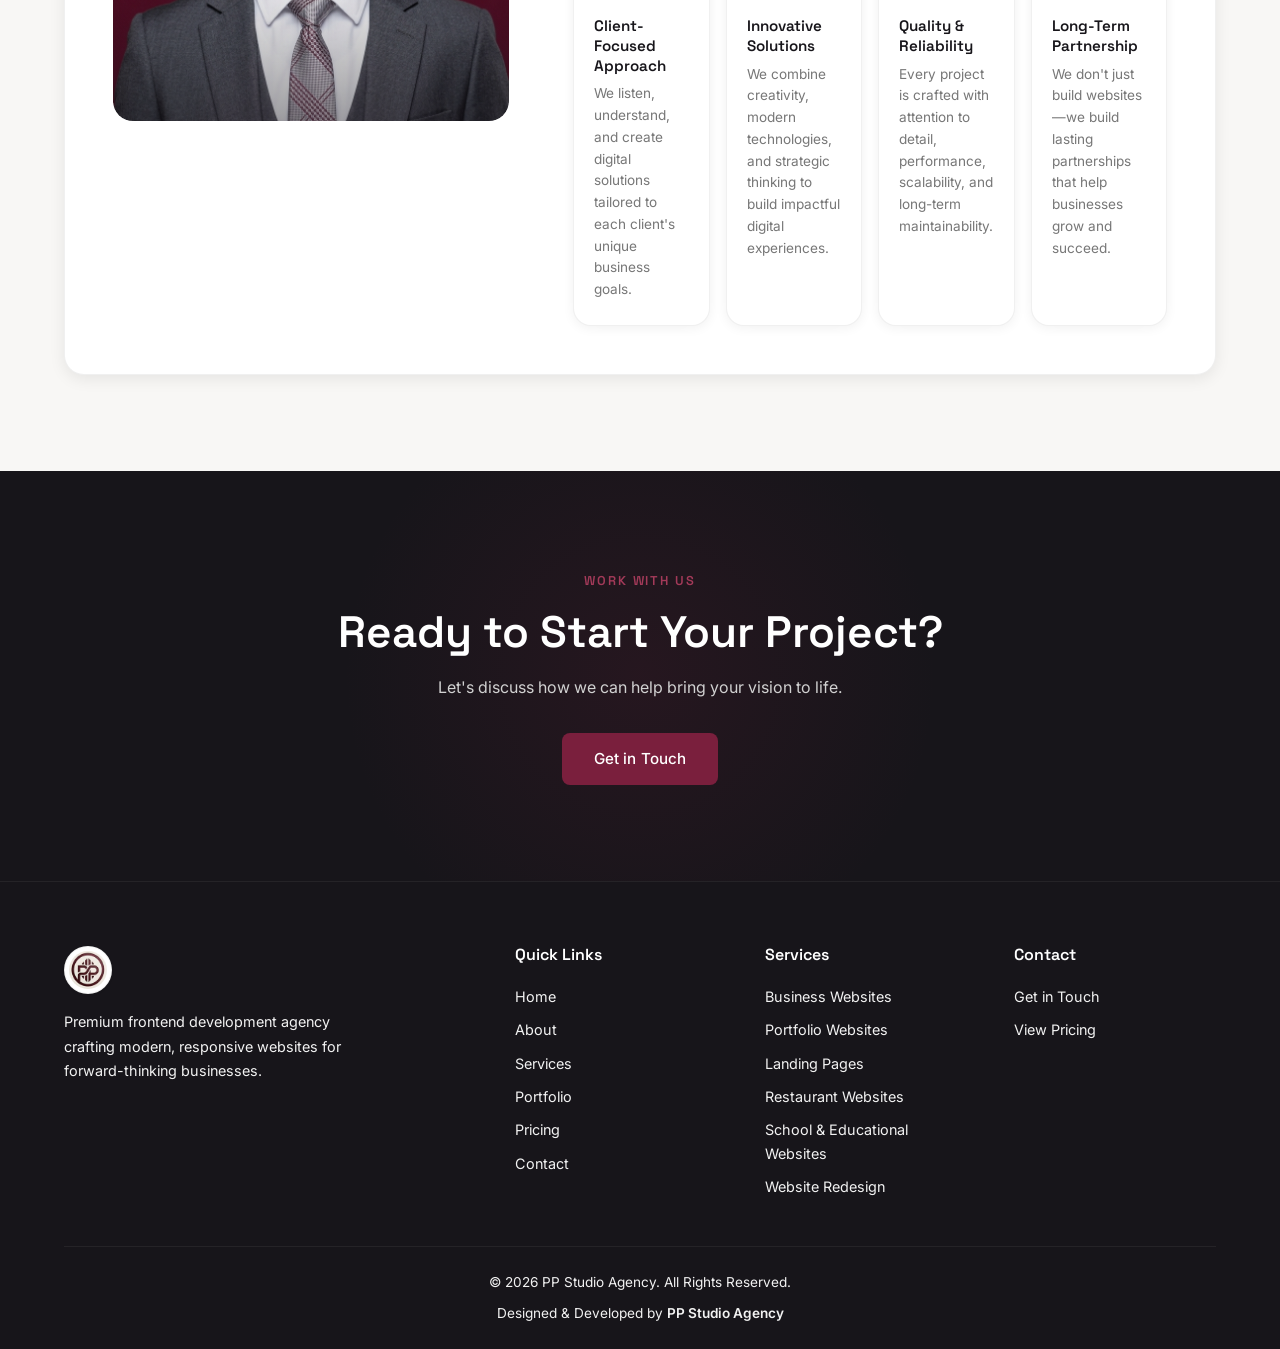
==== commit 7d0c0256: "feat: refine PP Studio Agency website and update portfolio" ====
--- a/about.html
+++ b/about.html
@@ -105,18 +105,26 @@
                 <span class="logo-text">PP Studio Agency</span>
             </a>
             <ul class="nav-menu" id="nav-menu">
-                <li><a href="index.html" class="nav-link">Home</a></li>
-                <li><a href="about.html" class="nav-link active">About</a></li>
-                <li><a href="services.html" class="nav-link">Services</a></li>
-                <li><a href="portfolio.html" class="nav-link">Portfolio</a></li>
-                <li><a href="pricing.html" class="nav-link">Pricing</a></li>
-                <li><a href="contact.html" class="nav-link">Contact</a></li>
+                <li class="nav-drawer-header">
+                    <a href="index.html" class="nav-drawer-logo" aria-label="PP Studio Agency - Home">
+                        <img src="assets/images/logo/pp-logo.webp" alt="PP Studio Agency Logo" width="40" height="40">
+                        <span>PP Studio Agency</span>
+                    </a>
+                    <button class="nav-close" id="nav-close" aria-label="Close menu">&times;</button>
+                </li>
+                <li class="nav-item"><a href="index.html" class="nav-link">Home</a></li>
+                <li class="nav-item"><a href="about.html" class="nav-link active">About</a></li>
+                <li class="nav-item"><a href="services.html" class="nav-link">Services</a></li>
+                <li class="nav-item"><a href="portfolio.html" class="nav-link">Portfolio</a></li>
+                <li class="nav-item"><a href="pricing.html" class="nav-link">Pricing</a></li>
+                <li class="nav-item"><a href="contact.html" class="nav-link">Contact</a></li>
             </ul>
             <button class="nav-toggle" id="nav-toggle" aria-label="Toggle navigation">
                 <span class="hamburger"></span>
             </button>
         </nav>
     </header>
+    <div class="nav-overlay" id="nav-overlay"></div>
 
     <main id="main-content">
         <section class="page-header">
@@ -284,8 +292,7 @@
                         <a href="services.html">Portfolio Websites</a>
                         <a href="services.html">Landing Pages</a>
                         <a href="services.html">Restaurant Websites</a>
-                        <a href="services.html">School Websites</a>
-                        <a href="services.html">Church Websites</a>
+                        <a href="services.html">School &amp; Educational Websites</a>
                         <a href="services.html">Website Redesign</a>
                     </div>
                 </div>
--- a/css/style.css
+++ b/css/style.css
@@ -192,17 +192,15 @@
     top: 0;
     left: 0;
     width: 100%;
-    background-color: rgba(248, 247, 245, 0.9);
-    backdrop-filter: blur(20px);
-    -webkit-backdrop-filter: blur(20px);
+    background-color: var(--bg-light);
     border-bottom: 1px solid var(--border-light);
-    z-index: 1000;
+    z-index: 2000;
     height: 70px;
     transition: var(--transition);
 }
 
 .header.scrolled {
-    background-color: rgba(248, 247, 245, 0.97);
+    background-color: var(--bg-light);
     box-shadow: var(--shadow-sm);
 }
 
@@ -220,10 +218,14 @@
 }
 
 .logo img {
-    width: 50px;
-    height: 50px;
+    width: 48px;
+    height: 48px;
     border-radius: 50%;
     object-fit: cover;
+    background-color: #FFFFFF;
+    padding: 4px;
+    border: 1px solid var(--border-light);
+    box-shadow: var(--shadow-sm);
     display: block;
 }
 
@@ -322,6 +324,13 @@
 .nav-toggle.active .hamburger::after {
     top: 0;
     transform: rotate(-45deg);
+}
+
+/* ===== MOBILE DRAWER (hidden on desktop) ===== */
+.nav-drawer-header,
+.nav-close,
+.nav-overlay {
+    display: none;
 }
 
 /* ===== PAGE HEADER (DARK) ===== */
@@ -570,6 +579,9 @@
     position: relative;
     overflow: hidden;
     box-shadow: var(--shadow-card);
+    display: flex;
+    flex-direction: column;
+    height: 100%;
 }
 
 .service-card::before {
@@ -624,6 +636,7 @@
     font-size: 0.9rem;
     margin-bottom: 0;
     line-height: 1.6;
+    flex: 1;
 }
 
 /* ===== WHY CHOOSE US SECTION ===== */
@@ -741,6 +754,9 @@
     overflow: hidden;
     transition: var(--transition);
     box-shadow: var(--shadow-card);
+    display: flex;
+    flex-direction: column;
+    height: 100%;
 }
 
 .portfolio-card:hover {
@@ -781,6 +797,9 @@
 
 .portfolio-content {
     padding: 1.5rem;
+    display: flex;
+    flex-direction: column;
+    flex: 1;
 }
 
 .portfolio-content h3 {
@@ -791,22 +810,32 @@
 .portfolio-content p {
     color: var(--text-muted);
     font-size: 0.9rem;
-    margin-bottom: 1rem;
-}
-
-.portfolio-link {
-    display: inline-flex;
-    align-items: center;
+    margin-bottom: 1.25rem;
+}
+
+.portfolio-tech {
+    display: flex;
+    flex-wrap: wrap;
     gap: 0.5rem;
+    margin-bottom: 1.5rem;
+}
+
+.tech-tag {
+    display: inline-block;
+    padding: 0.3rem 0.75rem;
+    font-size: 0.75rem;
+    font-weight: 500;
     color: var(--burgundy);
-    font-weight: 500;
-    font-size: 0.9rem;
-    transition: var(--transition);
-}
-
-.portfolio-link:hover {
-    color: var(--burgundy-light);
+    background: var(--burgundy-subtle);
+    border: 1px solid var(--burgundy-glow);
+    border-radius: 20px;
+}
+
+.portfolio-actions {
+    display: flex;
     gap: 0.75rem;
+    flex-wrap: wrap;
+    margin-top: auto;
 }
 
 /* ===== TESTIMONIALS SECTION ===== */
@@ -993,57 +1022,9 @@
     background-color: var(--bg-light);
 }
 
-.contact-grid {
-    display: grid;
-    grid-template-columns: 1fr 1fr;
-    gap: 4rem;
-    align-items: start;
-}
-
-.contact-info h2 {
-    margin-bottom: 1rem;
-}
-
-.contact-info > p {
-    color: var(--text-muted);
-    margin-bottom: 2rem;
-}
-
-.contact-details {
-    display: flex;
-    flex-direction: column;
-    gap: 1.5rem;
-}
-
-.contact-item {
-    display: flex;
-    align-items: center;
-    gap: 1rem;
-}
-
-.contact-item-icon {
-    width: 44px;
-    height: 44px;
-    display: flex;
-    align-items: center;
-    justify-content: center;
-    background: var(--burgundy-subtle);
-    border-radius: var(--radius-sm);
-    color: var(--burgundy);
-    font-size: 1rem;
-    flex-shrink: 0;
-}
-
-.contact-item-text strong {
-    display: block;
-    color: var(--text-heading);
-    font-size: 0.9rem;
-    margin-bottom: 0.15rem;
-}
-
-.contact-item-text span {
-    color: var(--text-muted);
-    font-size: 0.85rem;
+.contact-form-wrapper {
+    max-width: 640px;
+    margin: 0 auto;
 }
 
 .contact-form-container {
@@ -1054,8 +1035,18 @@
     box-shadow: var(--shadow-md);
 }
 
+.contact-form-container .section-label {
+    margin-bottom: 0.5rem;
+}
+
 .contact-form-container h3 {
-    margin-bottom: 1.5rem;
+    margin-bottom: 0.75rem;
+}
+
+.contact-form-intro {
+    color: var(--text-muted);
+    font-size: 0.95rem;
+    margin-bottom: 2rem;
 }
 
 /* ===== FORM STYLES ===== */
@@ -1305,6 +1296,9 @@
     padding: 2.5rem;
     transition: var(--transition);
     box-shadow: var(--shadow-card);
+    display: flex;
+    flex-direction: column;
+    height: 100%;
 }
 
 .service-detail-card:hover {
@@ -1378,7 +1372,7 @@
 }
 
 .footer-brand p {
-    color: #E8E8E8;
+    color: #F2F2F2;
     font-size: 0.9rem;
     margin-top: 1rem;
     max-width: 300px;
@@ -1399,7 +1393,7 @@
 }
 
 .footer-links a {
-    color: #E8E8E8;
+    color: #F2F2F2;
     font-size: 0.9rem;
     transition: var(--transition);
 }
@@ -1412,42 +1406,28 @@
     text-align: center;
     padding: 1.5rem 0;
     border-top: 1px solid rgba(255, 255, 255, 0.06);
-    color: #E8E8E8;
+    color: #F2F2F2;
     font-size: 0.85rem;
 }
 
 .footer-credit {
-    color: #E8E8E8;
+    color: #F2F2F2;
     margin-top: 0.5rem;
 }
 
 .footer-credit span {
+    color: inherit;
+    font-weight: 600;
+    transition: var(--transition);
+}
+
+.footer-credit span:hover {
     color: var(--burgundy-light);
-    font-weight: 600;
 }
 
 .footer-bottom p {
     color: inherit;
     margin-bottom: 0;
-}
-
-/* ===== PORTFOLIO CARD LINK ===== */
-.portfolio-card-link {
-    display: block;
-    text-decoration: none;
-    color: inherit;
-    border-radius: var(--radius-lg);
-    transition: var(--transition);
-}
-
-.portfolio-card-link:hover .portfolio-card {
-    transform: translateY(-8px);
-    border-color: var(--border-hover);
-    box-shadow: var(--shadow-card-hover);
-}
-
-.portfolio-card-link:hover .portfolio-img {
-    transform: scale(1.05);
 }
 
 /* ===== FOUNDER / TEAM SECTION ===== */
--- a/css/responsive.css
+++ b/css/responsive.css
@@ -77,45 +77,169 @@
         display: flex;
     }
 
+    /* ===== PREMIUM MOBILE NAV DRAWER ===== */
     .nav-menu {
         position: fixed;
         top: 0;
         right: -100%;
-        width: 280px;
+        width: min(85vw, 360px);
         height: 100vh;
-        background-color: #FFFFFF;
+        height: 100dvh;
+        background-color: var(--card-bg);
         flex-direction: column;
-        align-items: flex-start;
+        align-items: stretch;
         justify-content: flex-start;
-        padding: 5rem 2rem 2rem;
+        padding: 20px;
         gap: 0;
-        transition: right 0.3s ease;
+        transition: right 0.4s cubic-bezier(0.4, 0, 0.2, 1);
         border-left: 1px solid var(--border-light);
-        box-shadow: -4px 0 20px rgba(0, 0, 0, 0.08);
+        box-shadow: -12px 0 40px rgba(15, 13, 18, 0.16);
+        z-index: 2000;
+        overflow-y: auto;
+        -webkit-overflow-scrolling: touch;
     }
 
     .nav-menu.active {
         right: 0;
     }
 
+    /* Drawer header — brand + close button */
+    .nav-drawer-header {
+        display: flex;
+        align-items: center;
+        justify-content: space-between;
+        gap: 1rem;
+        padding-bottom: 14px;
+        border-bottom: 1px solid var(--border-light);
+        margin-bottom: 16px;
+    }
+
+    .nav-drawer-logo {
+        display: flex;
+        align-items: center;
+        gap: 0.6rem;
+    }
+
+    .nav-drawer-logo img {
+        width: 40px;
+        height: 40px;
+        border-radius: 50%;
+        object-fit: cover;
+        background-color: #FFFFFF;
+        padding: 3px;
+        border: 1px solid var(--border-light);
+        box-shadow: var(--shadow-sm);
+        display: block;
+    }
+
+    .nav-drawer-logo span {
+        font-family: var(--font-heading);
+        font-size: 1rem;
+        font-weight: 700;
+        color: var(--text-heading);
+        white-space: nowrap;
+        letter-spacing: 0.01em;
+    }
+
+    /* Close button — 44px tap target with 32px icon */
+    .nav-close {
+        display: flex;
+        align-items: center;
+        justify-content: center;
+        width: 44px;
+        height: 44px;
+        flex-shrink: 0;
+        background: var(--burgundy-subtle);
+        border: 1px solid rgba(122, 31, 61, 0.14);
+        border-radius: 50%;
+        color: var(--burgundy);
+        font-size: 32px;
+        font-weight: 300;
+        line-height: 1;
+        cursor: pointer;
+        transition: var(--transition);
+    }
+
+    .nav-close:hover,
+    .nav-close:focus-visible {
+        background: var(--burgundy);
+        color: var(--text-white);
+        transform: rotate(90deg);
+        outline: none;
+    }
+
+    /* Nav links — full-width buttons */
+    .nav-menu .nav-item {
+        width: 100%;
+    }
+
+    .nav-menu .nav-item + .nav-item {
+        margin-top: 6px;
+    }
+
     .nav-menu .nav-link {
-        padding: 0.85rem 0;
+        position: relative;
+        display: flex;
+        align-items: center;
         width: 100%;
-        border-bottom: 1px solid var(--border-light);
-        font-size: 1rem;
-        color: var(--text-body);
-    }
-
-    .nav-menu .nav-link:hover {
-        color: var(--burgundy);
+        padding: 10px 14px;
+        font-size: 17px;
+        font-weight: 600;
+        line-height: 1.3;
+        color: var(--text-heading);
+        border-radius: var(--radius-md);
+        transition: color 0.3s cubic-bezier(0.4, 0, 0.2, 1), background-color 0.3s cubic-bezier(0.4, 0, 0.2, 1), padding-left 0.3s cubic-bezier(0.4, 0, 0.2, 1), transform 0.3s cubic-bezier(0.4, 0, 0.2, 1);
     }
 
     .nav-menu .nav-link::after {
         display: none;
     }
 
+    /* Premium left accent bar on hover/active */
+    .nav-menu .nav-link::before {
+        content: '';
+        position: absolute;
+        left: 0;
+        top: 50%;
+        transform: translateY(-50%) scaleY(0);
+        width: 3px;
+        height: 55%;
+        background: var(--burgundy);
+        border-radius: 0 3px 3px 0;
+        transition: transform 0.25s ease;
+    }
+
+    .nav-menu .nav-link:hover,
     .nav-menu .nav-link.active {
         color: var(--burgundy);
+        background: var(--burgundy-subtle);
+        padding-left: 20px;
+    }
+
+    .nav-menu .nav-link:hover::before,
+    .nav-menu .nav-link.active::before {
+        transform: translateY(-50%) scaleY(1);
+    }
+
+    .nav-menu .nav-link:active {
+        transform: scale(0.98);
+    }
+
+    /* Page backdrop overlay — dims content only, no blur */
+    .nav-overlay {
+        display: block;
+        position: fixed;
+        inset: 0;
+        background: rgba(15, 13, 18, 0.45);
+        z-index: 1999;
+        opacity: 0;
+        visibility: hidden;
+        transition: opacity 0.4s ease, visibility 0.4s ease;
+    }
+
+    .nav-overlay.active {
+        opacity: 1;
+        visibility: visible;
     }
 
     .grid-2 {
@@ -159,9 +283,8 @@
     }
 
     /* Contact */
-    .contact-grid {
-        grid-template-columns: 1fr;
-        gap: 2.5rem;
+    .contact-form-wrapper {
+        max-width: 560px;
     }
 
     /* FAQ */
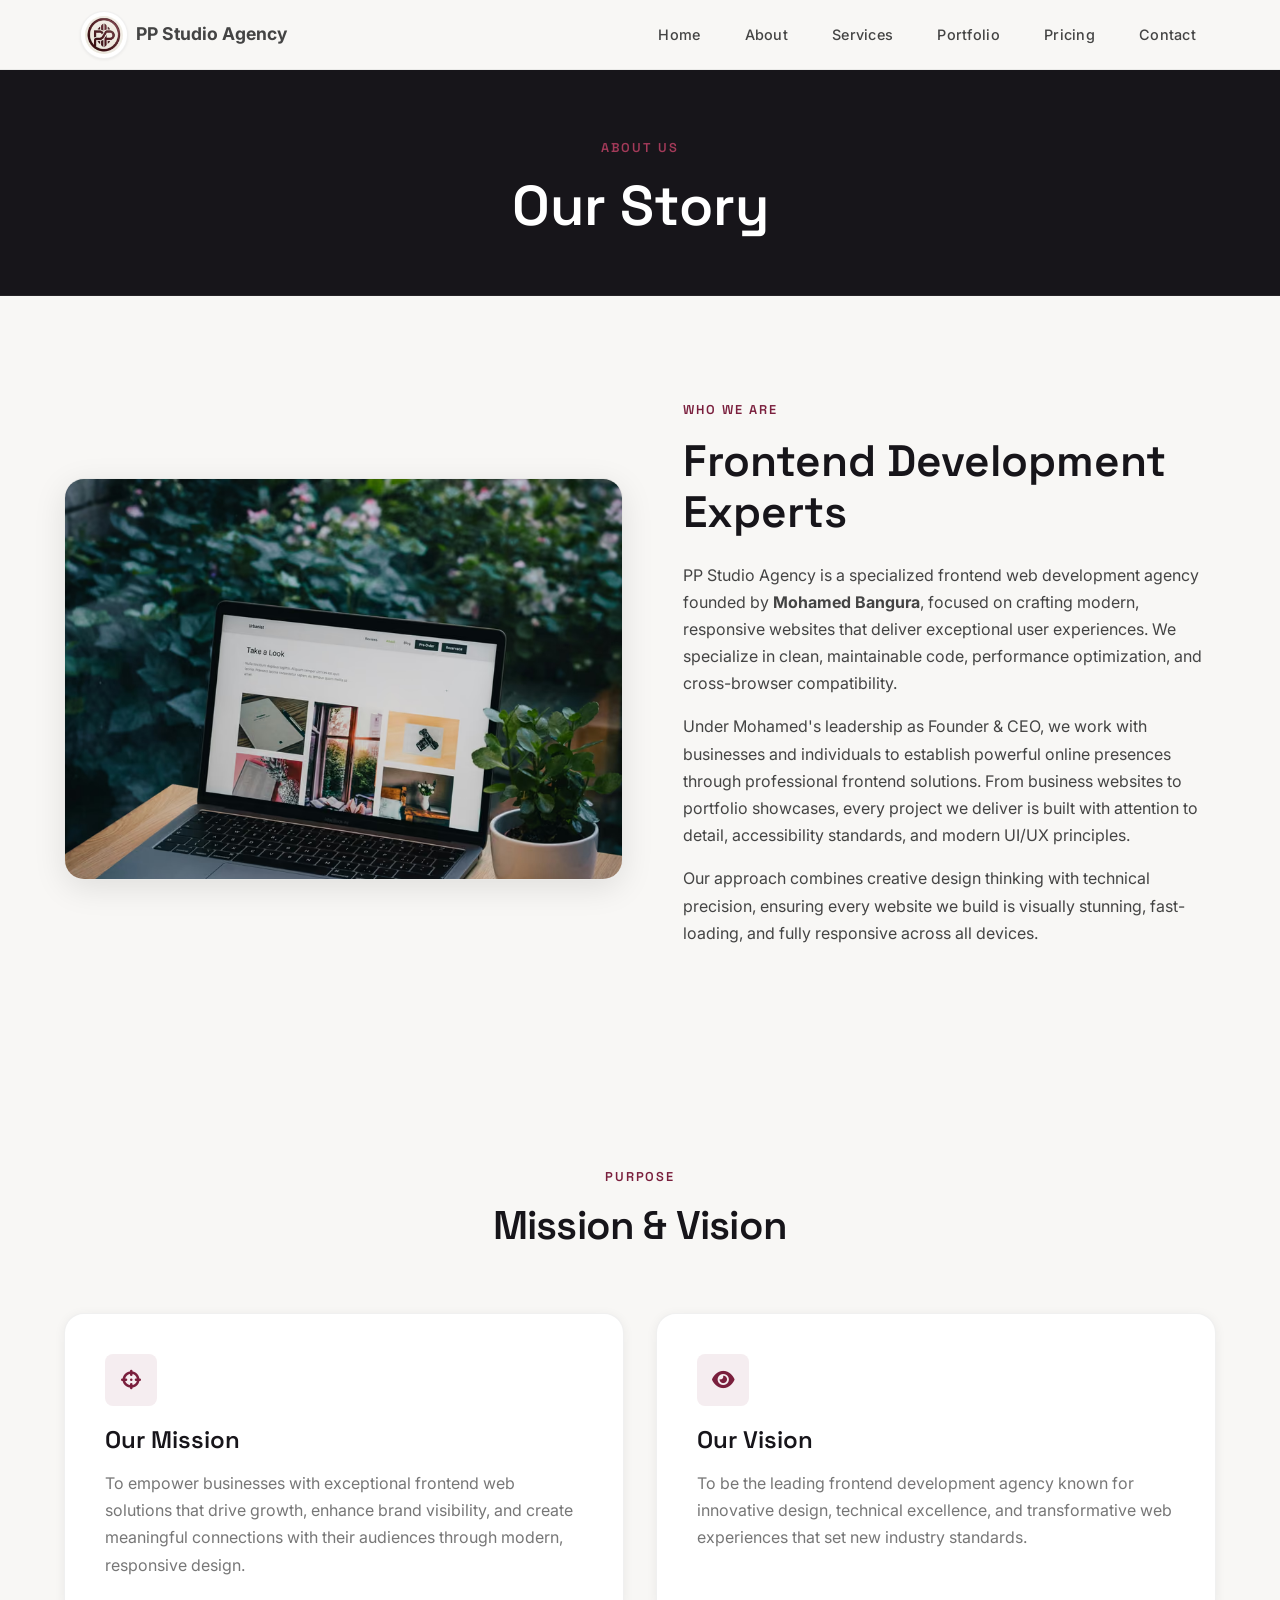
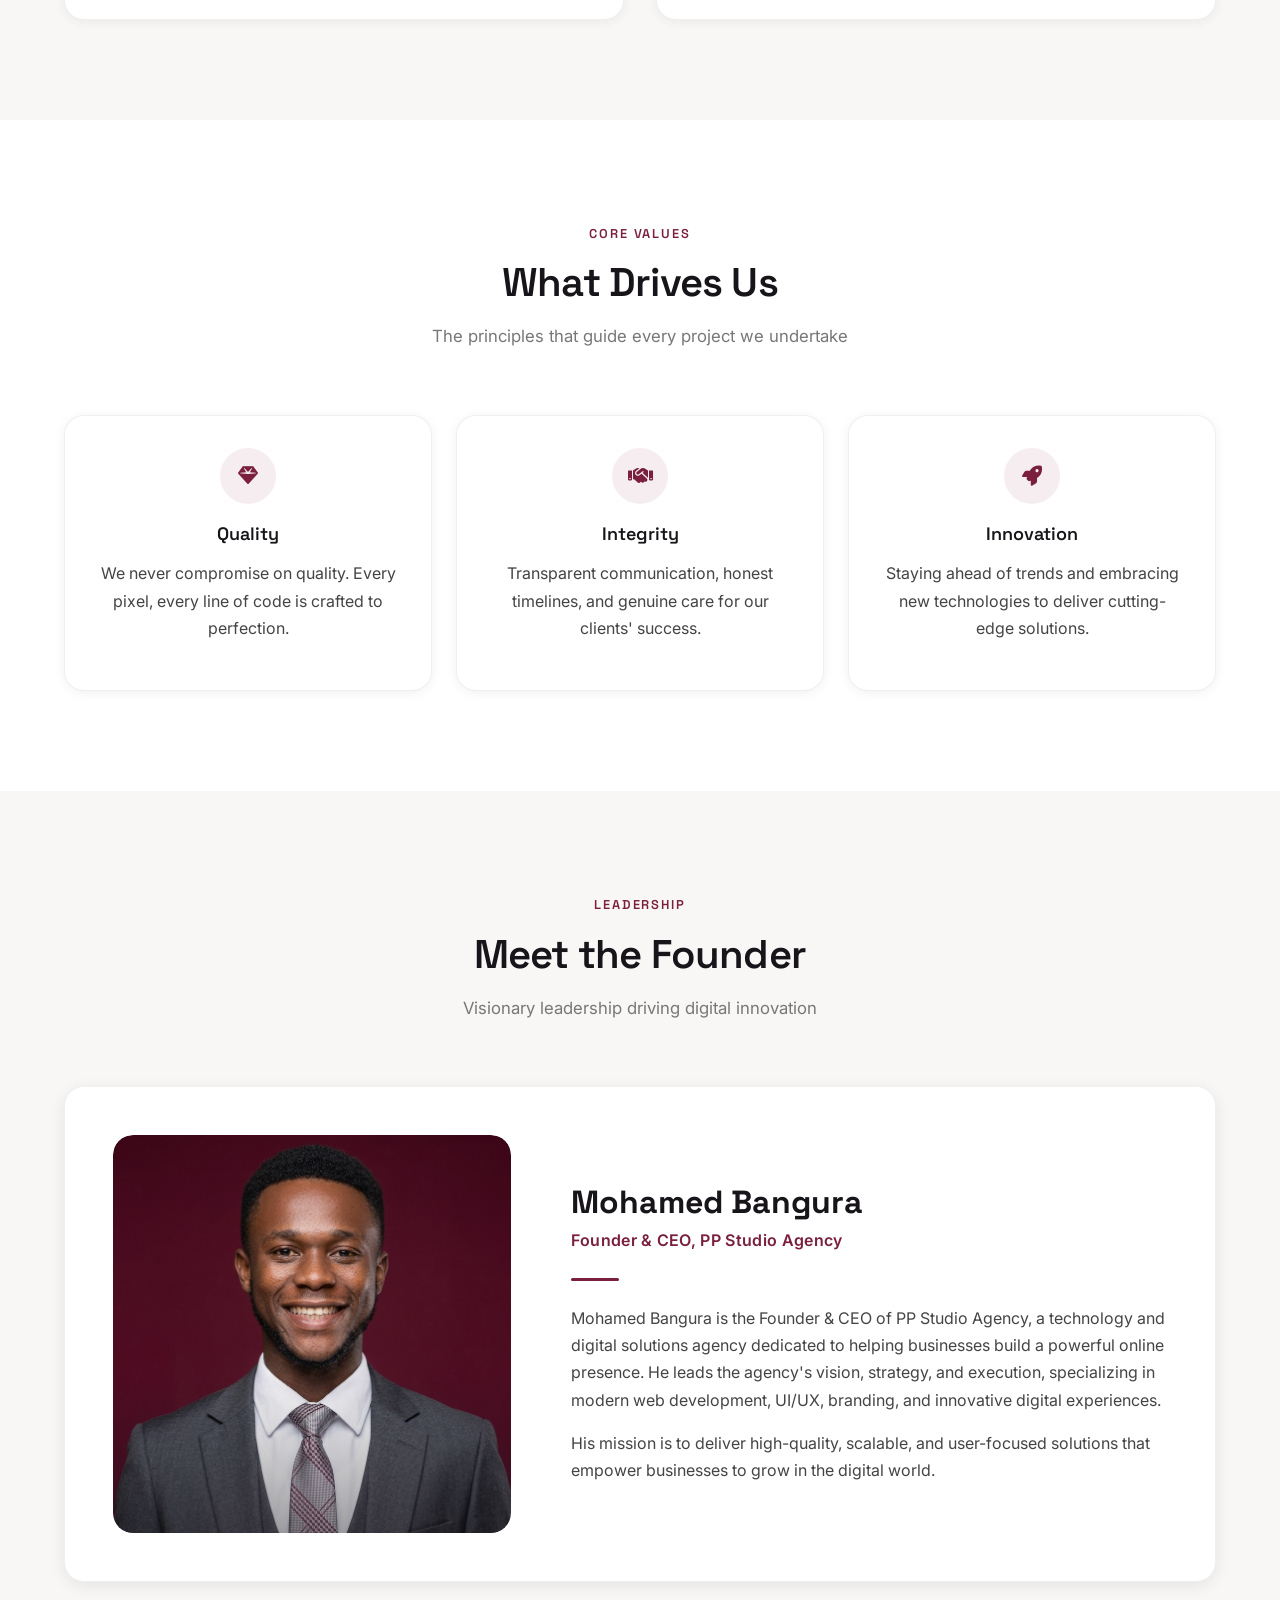
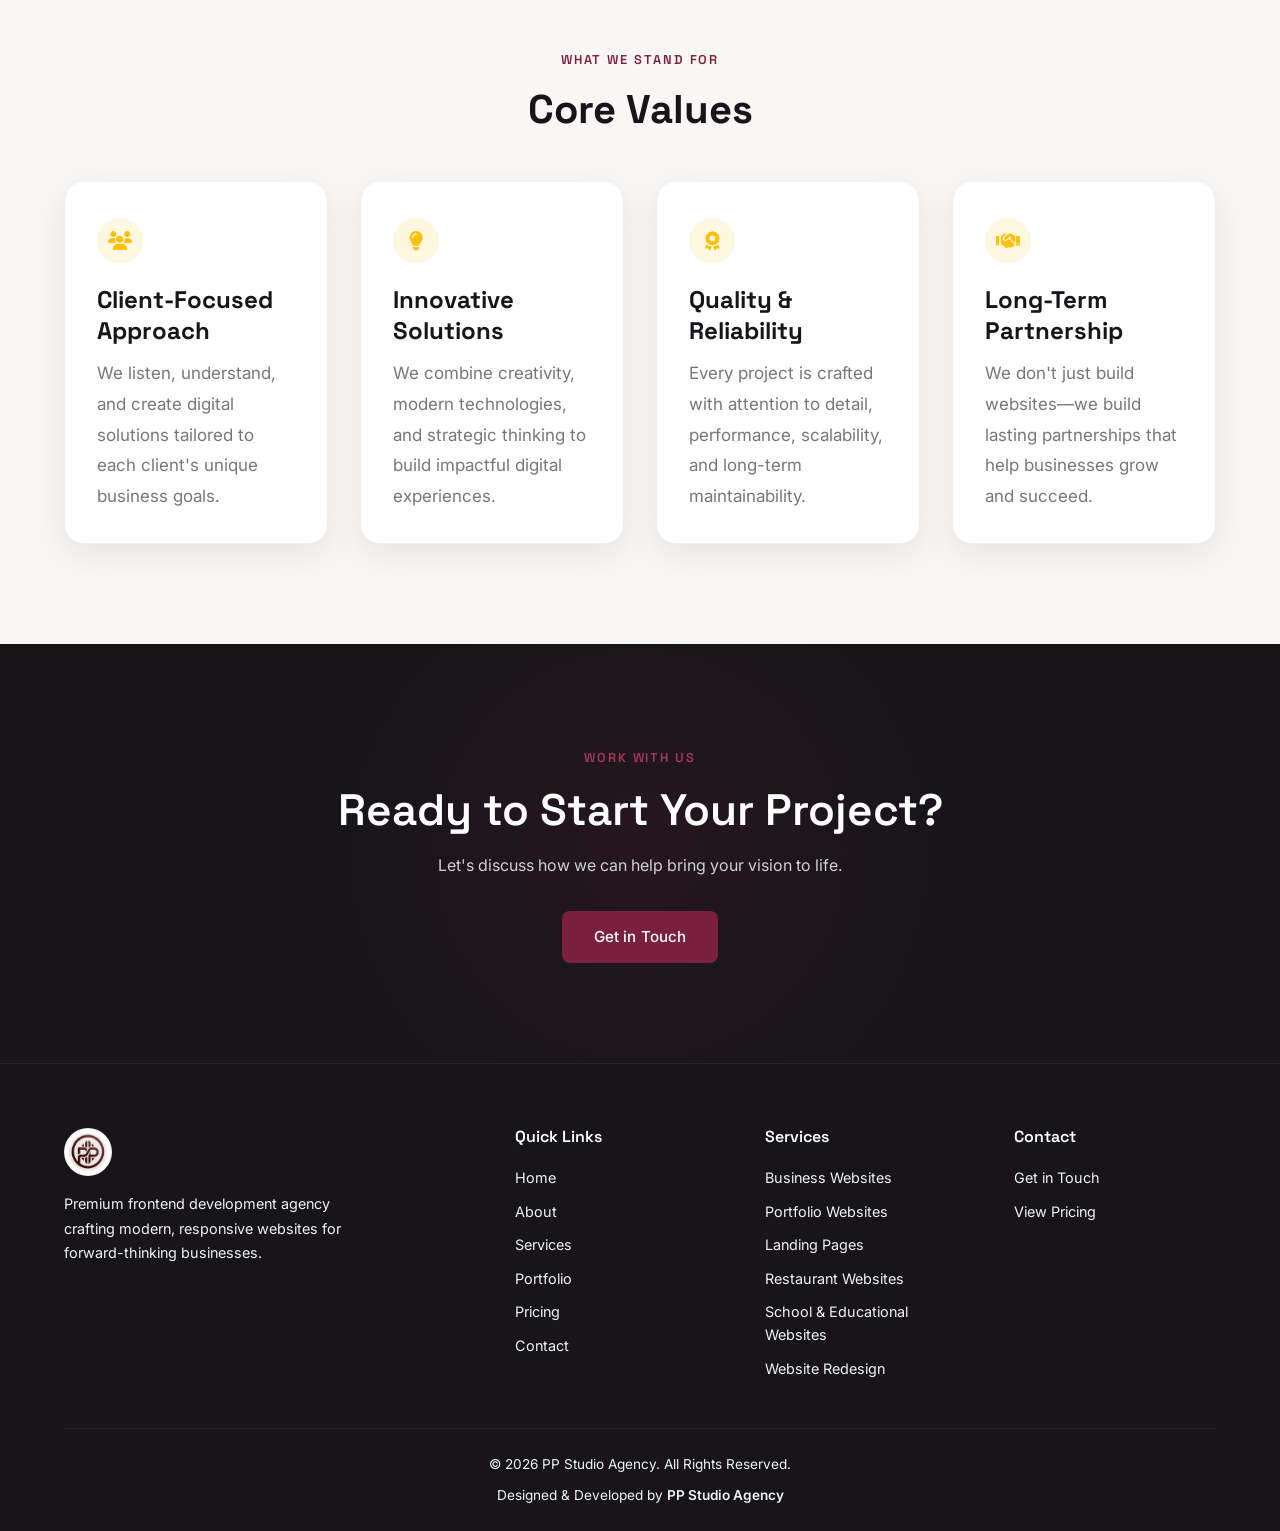
==== commit 35f7d391: "feat: premium About page redesign with gold accent core values" ====
--- a/about.html
+++ b/about.html
@@ -94,7 +94,7 @@
     <link rel="stylesheet" href="https://cdnjs.cloudflare.com/ajax/libs/font-awesome/6.5.1/css/all.min.css" media="print" onload="this.media='all'">
     <noscript><link rel="stylesheet" href="https://cdnjs.cloudflare.com/ajax/libs/font-awesome/6.5.1/css/all.min.css"></noscript>
 </head>
-<body>
+<body class="page-about">
     <!-- Skip to content link for accessibility -->
     <a href="#main-content" class="skip-to-content">Skip to main content</a>
 
@@ -137,19 +137,19 @@
         <section class="about-intro">
             <div class="container">
                 <div class="about-intro-grid">
+                    <div class="about-intro-image fade-in">
+                        <picture>
+                            <source type="image/avif" srcset="assets/images/about/about-preview.avif">
+                            <source type="image/webp" srcset="assets/images/about/about-preview.webp">
+                            <img src="assets/images/about/about-preview.jpg" alt="PP Studio Agency team working on responsive frontend web development projects" loading="lazy" decoding="async" width="600" height="400">
+                        </picture>
+                    </div>
                     <div class="about-intro-text fade-in">
                         <span class="section-label">Who We Are</span>
                         <h2>Frontend Development Experts</h2>
                         <p>PP Studio Agency is a specialized frontend web development agency founded by <strong>Mohamed Bangura</strong>, focused on crafting modern, responsive websites that deliver exceptional user experiences. We specialize in clean, maintainable code, performance optimization, and cross-browser compatibility.</p>
                         <p>Under Mohamed's leadership as Founder &amp; CEO, we work with businesses and individuals to establish powerful online presences through professional frontend solutions. From business websites to portfolio showcases, every project we deliver is built with attention to detail, accessibility standards, and modern UI/UX principles.</p>
                         <p>Our approach combines creative design thinking with technical precision, ensuring every website we build is visually stunning, fast-loading, and fully responsive across all devices.</p>
-                    </div>
-                    <div class="about-intro-image fade-in">
-                        <picture>
-                            <source type="image/avif" srcset="assets/images/about/about-preview.avif">
-                            <source type="image/webp" srcset="assets/images/about/about-preview.webp">
-                            <img src="assets/images/about/about-preview.jpg" alt="PP Studio Agency team working on responsive frontend web development projects" loading="lazy" decoding="async" width="600" height="400">
-                        </picture>
                     </div>
                 </div>
             </div>
@@ -222,31 +222,34 @@
                             <p>Mohamed Bangura is the Founder &amp; CEO of PP Studio Agency, a technology and digital solutions agency dedicated to helping businesses build a powerful online presence. He leads the agency's vision, strategy, and execution, specializing in modern web development, UI/UX, branding, and innovative digital experiences.</p>
                             <p>His mission is to deliver high-quality, scalable, and user-focused solutions that empower businesses to grow in the digital world.</p>
                         </div>
-                        <!-- Core Values -->
-                        <div class="founder-values">
-                            <h4 class="founder-values-title">Core Values</h4>
-                            <div class="founder-values-grid">
-                                <div class="founder-value-card">
-                                    <div class="founder-value-icon"><i class="fas fa-users"></i></div>
-                                    <h5>Client-Focused Approach</h5>
-                                    <p>We listen, understand, and create digital solutions tailored to each client's unique business goals.</p>
-                                </div>
-                                <div class="founder-value-card">
-                                    <div class="founder-value-icon"><i class="fas fa-lightbulb"></i></div>
-                                    <h5>Innovative Solutions</h5>
-                                    <p>We combine creativity, modern technologies, and strategic thinking to build impactful digital experiences.</p>
-                                </div>
-                                <div class="founder-value-card">
-                                    <div class="founder-value-icon"><i class="fas fa-award"></i></div>
-                                    <h5>Quality &amp; Reliability</h5>
-                                    <p>Every project is crafted with attention to detail, performance, scalability, and long-term maintainability.</p>
-                                </div>
-                                <div class="founder-value-card">
-                                    <div class="founder-value-icon"><i class="fas fa-handshake"></i></div>
-                                    <h5>Long-Term Partnership</h5>
-                                    <p>We don't just build websites—we build lasting partnerships that help businesses grow and succeed.</p>
-                                </div>
-                            </div>
+                    </div>
+                </div>
+                <!-- Core Values -->
+                <div class="founder-values">
+                    <div class="founder-values-header">
+                        <span class="section-label">What We Stand For</span>
+                        <h3 class="founder-values-title">Core Values</h3>
+                    </div>
+                    <div class="founder-values-grid">
+                        <div class="founder-value-card">
+                            <div class="founder-value-icon"><i class="fas fa-users"></i></div>
+                            <h5>Client-Focused Approach</h5>
+                            <p>We listen, understand, and create digital solutions tailored to each client's unique business goals.</p>
+                        </div>
+                        <div class="founder-value-card">
+                            <div class="founder-value-icon"><i class="fas fa-lightbulb"></i></div>
+                            <h5>Innovative Solutions</h5>
+                            <p>We combine creativity, modern technologies, and strategic thinking to build impactful digital experiences.</p>
+                        </div>
+                        <div class="founder-value-card">
+                            <div class="founder-value-icon"><i class="fas fa-award"></i></div>
+                            <h5>Quality &amp; Reliability</h5>
+                            <p>Every project is crafted with attention to detail, performance, scalability, and long-term maintainability.</p>
+                        </div>
+                        <div class="founder-value-card">
+                            <div class="founder-value-icon"><i class="fas fa-handshake"></i></div>
+                            <h5>Long-Term Partnership</h5>
+                            <p>We don't just build websites—we build lasting partnerships that help businesses grow and succeed.</p>
                         </div>
                     </div>
                 </div>
--- a/css/style.css
+++ b/css/style.css
@@ -76,6 +76,10 @@
     --burgundy-glow: rgba(122, 31, 61, 0.15);
     --burgundy-subtle: rgba(122, 31, 61, 0.08);
 
+    /* Accent */
+    --gold: #FFC107;
+    --gold-subtle: rgba(255, 193, 7, 0.12);
+
     /* Text Colors */
     --text-heading: #17151A;
     --text-body: #444444;
@@ -104,6 +108,7 @@
 
     /* Transitions */
     --transition: color 0.3s cubic-bezier(0.4, 0, 0.2, 1), background-color 0.3s cubic-bezier(0.4, 0, 0.2, 1), border-color 0.3s cubic-bezier(0.4, 0, 0.2, 1), transform 0.3s cubic-bezier(0.4, 0, 0.2, 1), box-shadow 0.3s cubic-bezier(0.4, 0, 0.2, 1), opacity 0.3s cubic-bezier(0.4, 0, 0.2, 1);
+    --transition-all: all 0.35s ease;
 
     /* Border Radius */
     --radius-sm: 8px;
@@ -239,7 +244,7 @@
 
 .nav-menu {
     display: flex;
-    gap: 2rem;
+    gap: 2.25rem;
     align-items: center;
 }
 
@@ -249,6 +254,7 @@
     position: relative;
     font-size: 0.9rem;
     letter-spacing: 0.02em;
+    padding: 0.25rem 0.25rem;
     transition: var(--transition);
 }
 
@@ -263,7 +269,7 @@
     left: 0;
     width: 0;
     height: 2px;
-    background-color: var(--burgundy);
+    background-color: var(--gold);
     transition: var(--transition);
 }
 
@@ -273,7 +279,7 @@
 }
 
 .nav-link.active {
-    color: var(--burgundy);
+    color: var(--gold);
 }
 
 .nav-toggle {
@@ -470,6 +476,19 @@
     padding: var(--section-padding);
 }
 
+/* ===== ABOUT PAGE ===== */
+.page-about {
+    --section-padding: 100px 0;
+}
+
+.page-about .section-title {
+    font-size: 2.5rem;
+}
+
+.page-about .header .container {
+    padding: 0 2.5rem;
+}
+
 .section-label {
     display: inline-block;
     font-size: 0.8rem;
@@ -555,13 +574,19 @@
 .about-intro-image {
     border-radius: var(--radius-lg);
     overflow: hidden;
-    box-shadow: var(--shadow-md);
+    box-shadow: var(--shadow-lg);
+    border: 1px solid var(--card-border);
 }
 
 .about-intro-image img {
     width: 100%;
     height: 400px;
     object-fit: cover;
+    transition: var(--transition);
+}
+
+.about-intro-image:hover img {
+    transform: scale(1.02);
 }
 
 /* ===== SERVICES SECTION ===== */
@@ -1192,8 +1217,8 @@
 
 .about-intro-grid {
     display: grid;
-    grid-template-columns: 1fr 1fr;
-    gap: 4rem;
+    grid-template-columns: 1.05fr 1fr;
+    gap: 3.75rem;
     align-items: center;
 }
 
@@ -1439,7 +1464,7 @@
 .founder-card {
     display: grid;
     grid-template-columns: 1fr 1.5fr;
-    gap: 4rem;
+    gap: 3.75rem;
     align-items: center;
     background: var(--card-bg);
     border: 1px solid var(--card-border);
@@ -1530,74 +1555,81 @@
 
 /* Core Values (replaces former stats/credentials) */
 .founder-values {
-    margin-top: 2rem;
-    padding-top: 2rem;
-    border-top: 1px solid var(--border-light);
+    margin-top: 4rem;
+}
+
+.founder-values-header {
+    text-align: center;
+    margin-bottom: 3rem;
 }
 
 .founder-values-title {
-    font-size: 1.125rem;
-    font-weight: 600;
+    font-size: 2.5rem;
+    font-weight: 700;
     color: var(--text-heading);
-    margin-bottom: 1.25rem;
+    margin-bottom: 0;
     font-family: var(--font-heading);
+    line-height: 1.2;
 }
 
 .founder-values-grid {
     display: grid;
     grid-template-columns: repeat(4, 1fr);
-    gap: 1rem;
+    gap: 2rem;
 }
 
 .founder-value-card {
+    position: relative;
     background: var(--card-bg);
     border: 1px solid var(--card-border);
-    border-radius: 18px;
-    padding: 1.5rem 1.25rem;
+    border-top: 4px solid transparent;
+    border-radius: var(--radius-lg);
+    padding: 2rem;
     text-align: left;
-    transition: var(--transition);
-    box-shadow: var(--shadow-card);
+    transition: var(--transition-all);
+    box-shadow: 0 10px 35px rgba(0, 0, 0, 0.08);
+    overflow: hidden;
 }
 
 .founder-value-card:hover {
-    transform: translateY(-6px);
-    border-color: var(--border-hover);
-    box-shadow: var(--shadow-card-hover);
+    transform: translateY(-10px);
+    border-top-color: var(--gold);
+    box-shadow: 0 20px 50px rgba(0, 0, 0, 0.16);
 }
 
 .founder-value-icon {
-    width: 48px;
-    height: 48px;
+    width: 46px;
+    height: 46px;
     display: flex;
     align-items: center;
     justify-content: center;
-    background: var(--burgundy-subtle);
+    background: var(--gold-subtle);
     border-radius: 50%;
-    color: var(--burgundy);
-    font-size: 1.1rem;
-    margin-bottom: 1rem;
-    transition: var(--transition);
+    color: var(--gold);
+    font-size: 1.2rem;
+    margin-bottom: 1.25rem;
+    transition: var(--transition-all);
 }
 
 .founder-value-card:hover .founder-value-icon {
-    background: var(--burgundy);
-    color: var(--text-white);
+    background: var(--gold);
+    color: var(--bg-darker);
     transform: scale(1.08);
 }
 
 .founder-value-card h5 {
-    font-size: 0.95rem;
-    font-weight: 600;
+    font-size: 1.5rem;
+    font-weight: 700;
     color: var(--text-heading);
-    margin-bottom: 0.5rem;
+    margin-bottom: 0.75rem;
     font-family: var(--font-heading);
     line-height: 1.3;
 }
 
 .founder-value-card p {
     color: var(--text-muted);
-    font-size: 0.85rem;
-    line-height: 1.6;
+    font-size: 1.0625rem;
+    line-height: 1.8;
     margin-bottom: 0;
 }
 
--- a/css/responsive.css
+++ b/css/responsive.css
@@ -60,7 +60,7 @@
     }
 
     .founder-value-card {
-        padding: 1.25rem 1rem;
+        padding: 1.5rem;
     }
 }
 
@@ -68,6 +68,10 @@
 @media (max-width: 768px) {
     :root {
         --section-padding: 4rem 0;
+    }
+
+    .page-about {
+        --section-padding: 80px 0;
     }
 
     h1 { font-size: 2.5rem; }
@@ -204,15 +208,15 @@
         transform: translateY(-50%) scaleY(0);
         width: 3px;
         height: 55%;
-        background: var(--burgundy);
+        background: var(--gold);
         border-radius: 0 3px 3px 0;
         transition: transform 0.25s ease;
     }
 
     .nav-menu .nav-link:hover,
     .nav-menu .nav-link.active {
-        color: var(--burgundy);
-        background: var(--burgundy-subtle);
+        color: var(--gold);
+        background: var(--gold-subtle);
         padding-left: 20px;
     }
 
@@ -340,6 +344,10 @@
         --container-padding: 1rem;
     }
 
+    .page-about {
+        --section-padding: 64px 0;
+    }
+
     h1 { font-size: 2rem; }
     h2 { font-size: 1.75rem; }
     h3 { font-size: 1.25rem; }
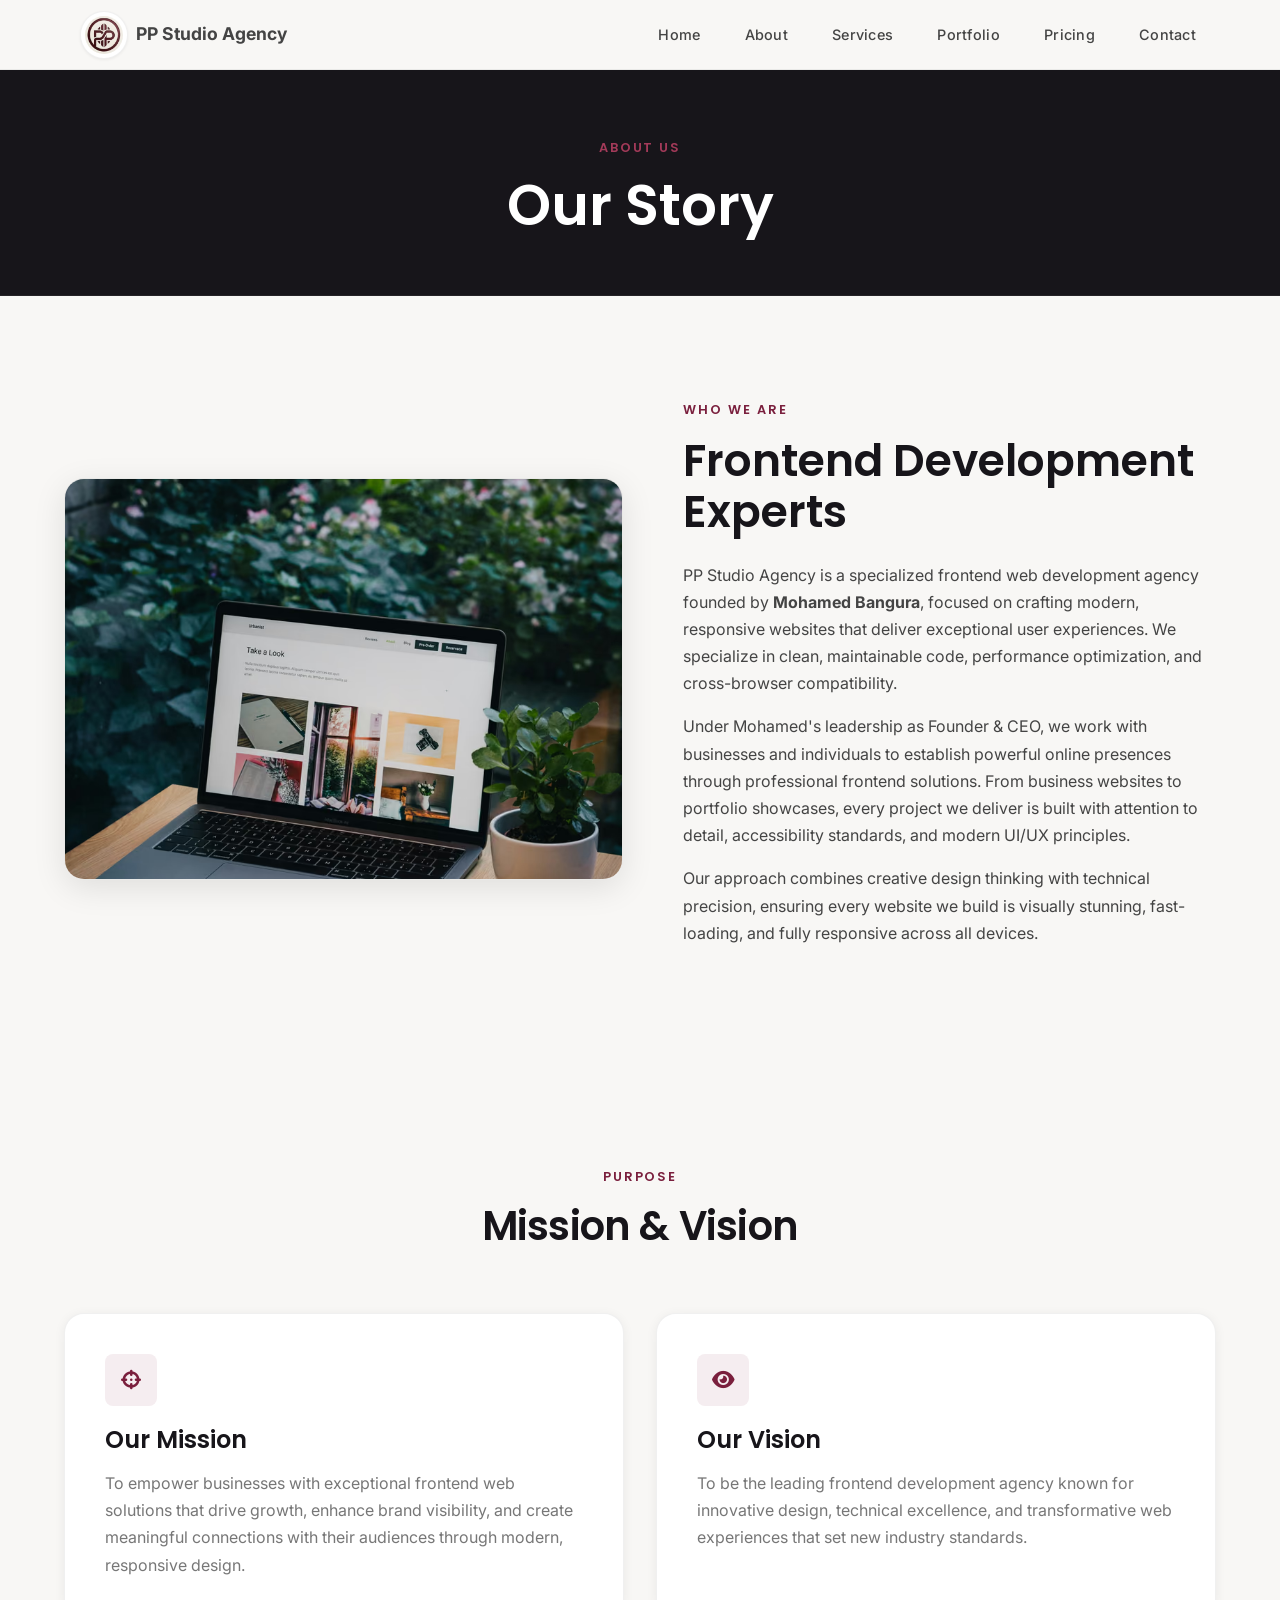
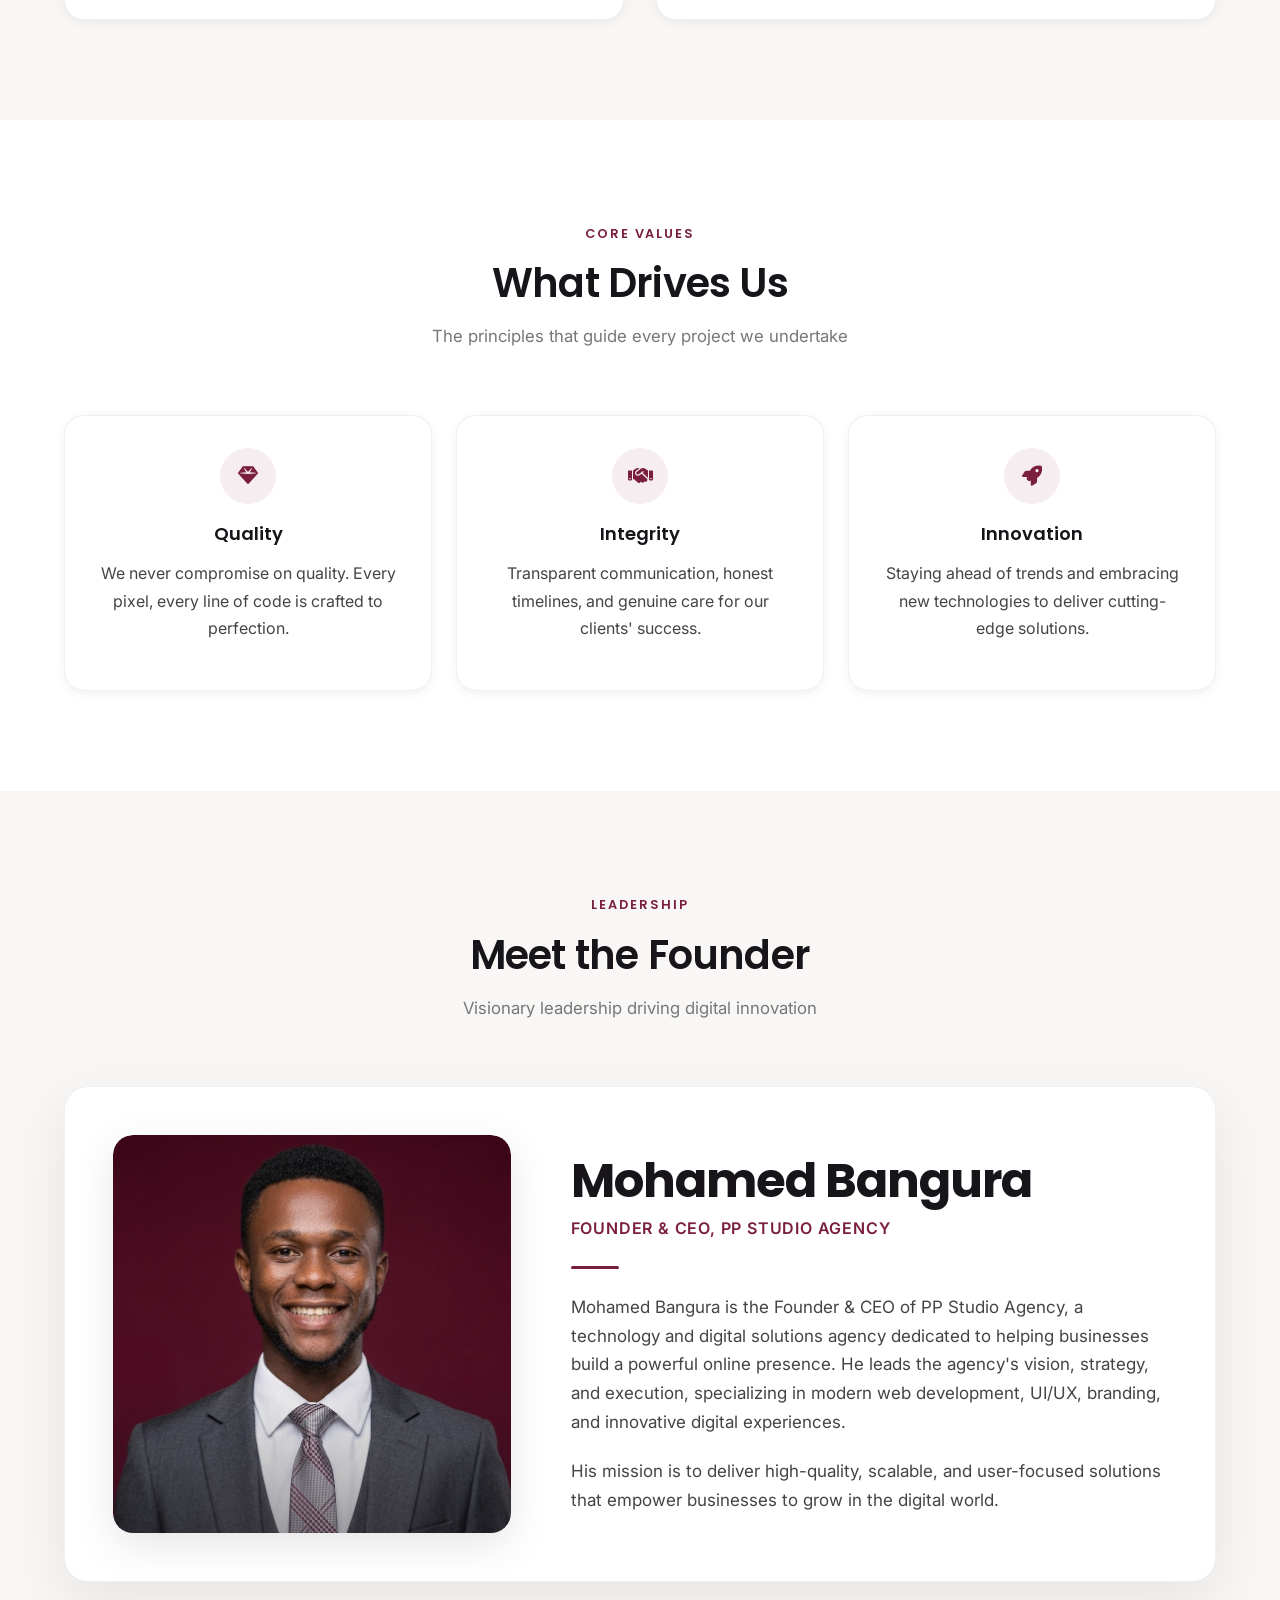
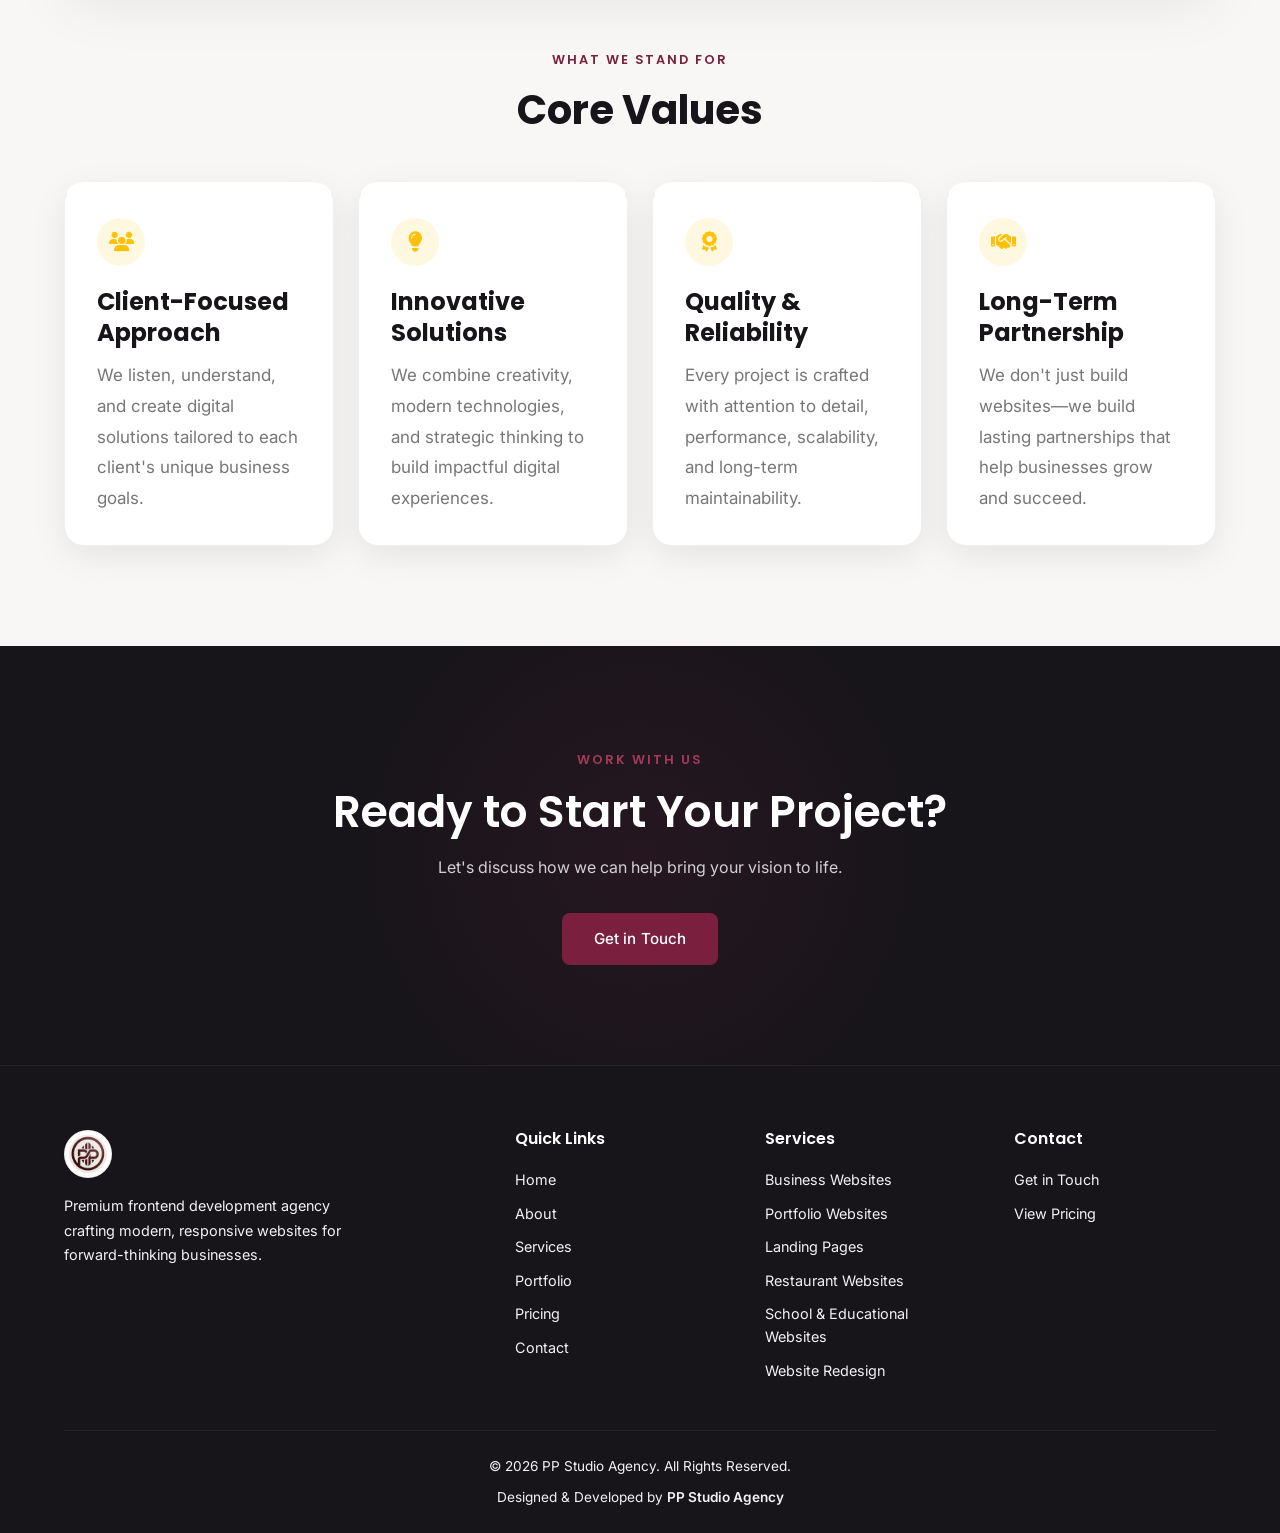
==== commit 96938857: "feat: premium founder section with Poppins headings and refined value cards" ====
--- a/about.html
+++ b/about.html
@@ -90,7 +90,7 @@
     <link rel="preconnect" href="https://fonts.googleapis.com">
     <link rel="preconnect" href="https://fonts.gstatic.com" crossorigin>
     <link rel="preconnect" href="https://cdnjs.cloudflare.com">
-    <link href="https://fonts.googleapis.com/css2?family=Inter:wght@400;500;600;700&family=Space+Grotesk:wght@600;700&display=swap" rel="stylesheet">
+    <link href="https://fonts.googleapis.com/css2?family=Inter:wght@400;500;600;700&family=Poppins:wght@500;600;700&display=swap" rel="stylesheet">
     <link rel="stylesheet" href="https://cdnjs.cloudflare.com/ajax/libs/font-awesome/6.5.1/css/all.min.css" media="print" onload="this.media='all'">
     <noscript><link rel="stylesheet" href="https://cdnjs.cloudflare.com/ajax/libs/font-awesome/6.5.1/css/all.min.css"></noscript>
 </head>
--- a/css/style.css
+++ b/css/style.css
@@ -99,7 +99,7 @@
     --shadow-card-hover: 0 8px 30px rgba(122, 31, 61, 0.1);
 
     /* Typography */
-    --font-heading: 'Space Grotesk', -apple-system, BlinkMacSystemFont, 'Segoe UI', Roboto, sans-serif;
+    --font-heading: 'Poppins', -apple-system, BlinkMacSystemFont, 'Segoe UI', Roboto, sans-serif;
     --font-body: 'Inter', -apple-system, BlinkMacSystemFont, 'Segoe UI', Roboto, sans-serif;
 
     /* Spacing */
@@ -108,7 +108,6 @@
 
     /* Transitions */
     --transition: color 0.3s cubic-bezier(0.4, 0, 0.2, 1), background-color 0.3s cubic-bezier(0.4, 0, 0.2, 1), border-color 0.3s cubic-bezier(0.4, 0, 0.2, 1), transform 0.3s cubic-bezier(0.4, 0, 0.2, 1), box-shadow 0.3s cubic-bezier(0.4, 0, 0.2, 1), opacity 0.3s cubic-bezier(0.4, 0, 0.2, 1);
-    --transition-all: all 0.35s ease;
 
     /* Border Radius */
     --radius-sm: 8px;
@@ -1466,34 +1465,38 @@
     grid-template-columns: 1fr 1.5fr;
     gap: 3.75rem;
     align-items: center;
+    max-width: 1200px;
+    margin: 0 auto;
+    width: 100%;
     background: var(--card-bg);
     border: 1px solid var(--card-border);
-    border-radius: var(--radius-lg);
+    border-radius: 24px;
     padding: 3rem;
-    box-shadow: var(--shadow-md);
+    box-shadow: 0 20px 60px rgba(0, 0, 0, 0.08);
     transition: var(--transition);
 }
 
 .founder-card:hover {
     border-color: var(--border-hover);
-    box-shadow: var(--shadow-card-hover);
+    box-shadow: 0 25px 70px rgba(0, 0, 0, 0.1);
 }
 
 .founder-image-wrapper {
     position: relative;
-    border-radius: var(--radius-lg);
+    border-radius: 20px;
     overflow: hidden;
     aspect-ratio: 1 / 1;
-    max-width: 400px;
+    max-width: 440px;
     margin: 0 auto;
     width: 100%;
+    box-shadow: 0 12px 40px rgba(0, 0, 0, 0.1);
 }
 
 .founder-image-wrapper img {
     width: 100%;
     height: 100%;
     object-fit: cover;
-    border-radius: var(--radius-lg);
+    border-radius: 20px;
 }
 
 .founder-image-wrapper::after {
@@ -1513,11 +1516,12 @@
 }
 
 .founder-name {
-    font-size: 2rem;
+    font-size: 3rem;
     font-weight: 700;
     color: var(--text-heading);
     margin-bottom: 0.5rem;
     font-family: var(--font-heading);
+    letter-spacing: -0.02em;
 }
 
 .founder-title {
@@ -1526,18 +1530,19 @@
     font-weight: 600;
     color: var(--burgundy);
     margin-bottom: 1.5rem;
-    letter-spacing: 0.02em;
+    letter-spacing: 0.05em;
+    text-transform: uppercase;
 }
 
 .founder-bio {
     color: var(--text-body);
-    font-size: 1rem;
+    font-size: 1.0625rem;
     line-height: 1.8;
     margin-bottom: 0;
 }
 
 .founder-bio p {
-    margin-bottom: 1rem;
+    margin-bottom: 1.25rem;
     color: var(--text-body);
 }
 
@@ -1574,8 +1579,9 @@
 
 .founder-values-grid {
     display: grid;
-    grid-template-columns: repeat(4, 1fr);
-    gap: 2rem;
+    grid-template-columns: repeat(auto-fit, minmax(220px, 1fr));
+    gap: 1.5rem;
+    width: 100%;
 }
 
 .founder-value-card {
@@ -1586,29 +1592,31 @@
     border-radius: var(--radius-lg);
     padding: 2rem;
     text-align: left;
-    transition: var(--transition-all);
+    transition: all 0.3s ease;
     box-shadow: 0 10px 35px rgba(0, 0, 0, 0.08);
-    overflow: hidden;
+    overflow-wrap: break-word;
+    word-break: normal;
+    min-width: 0;
 }
 
 .founder-value-card:hover {
-    transform: translateY(-10px);
+    transform: translateY(-8px);
     border-top-color: var(--gold);
     box-shadow: 0 20px 50px rgba(0, 0, 0, 0.16);
 }
 
 .founder-value-icon {
-    width: 46px;
-    height: 46px;
+    width: 48px;
+    height: 48px;
     display: flex;
     align-items: center;
     justify-content: center;
     background: var(--gold-subtle);
     border-radius: 50%;
     color: var(--gold);
-    font-size: 1.2rem;
+    font-size: 1.25rem;
     margin-bottom: 1.25rem;
-    transition: var(--transition-all);
+    transition: all 0.3s ease;
 }
 
 .founder-value-card:hover .founder-value-icon {
--- a/css/responsive.css
+++ b/css/responsive.css
@@ -48,11 +48,11 @@
     }
 
     .founder-name {
-        font-size: 1.75rem;
+        font-size: 2.5rem;
     }
 
     .founder-image-wrapper {
-        max-width: 320px;
+        max-width: 340px;
     }
 
     .founder-values-grid {
@@ -323,17 +323,17 @@
         text-align: center;
     }
 
+    .founder-name {
+        font-size: 2.25rem;
+    }
+
     .founder-image-wrapper {
-        max-width: 280px;
+        max-width: 300px;
     }
 
     .founder-divider {
         margin-left: auto;
         margin-right: auto;
-    }
-
-    .founder-values-grid {
-        grid-template-columns: repeat(2, 1fr);
     }
 }
 
@@ -443,11 +443,11 @@
     }
 
     .founder-image-wrapper {
-        max-width: 240px;
+        max-width: 260px;
     }
 
     .founder-name {
-        font-size: 1.5rem;
+        font-size: 2rem;
     }
 
     .founder-title {
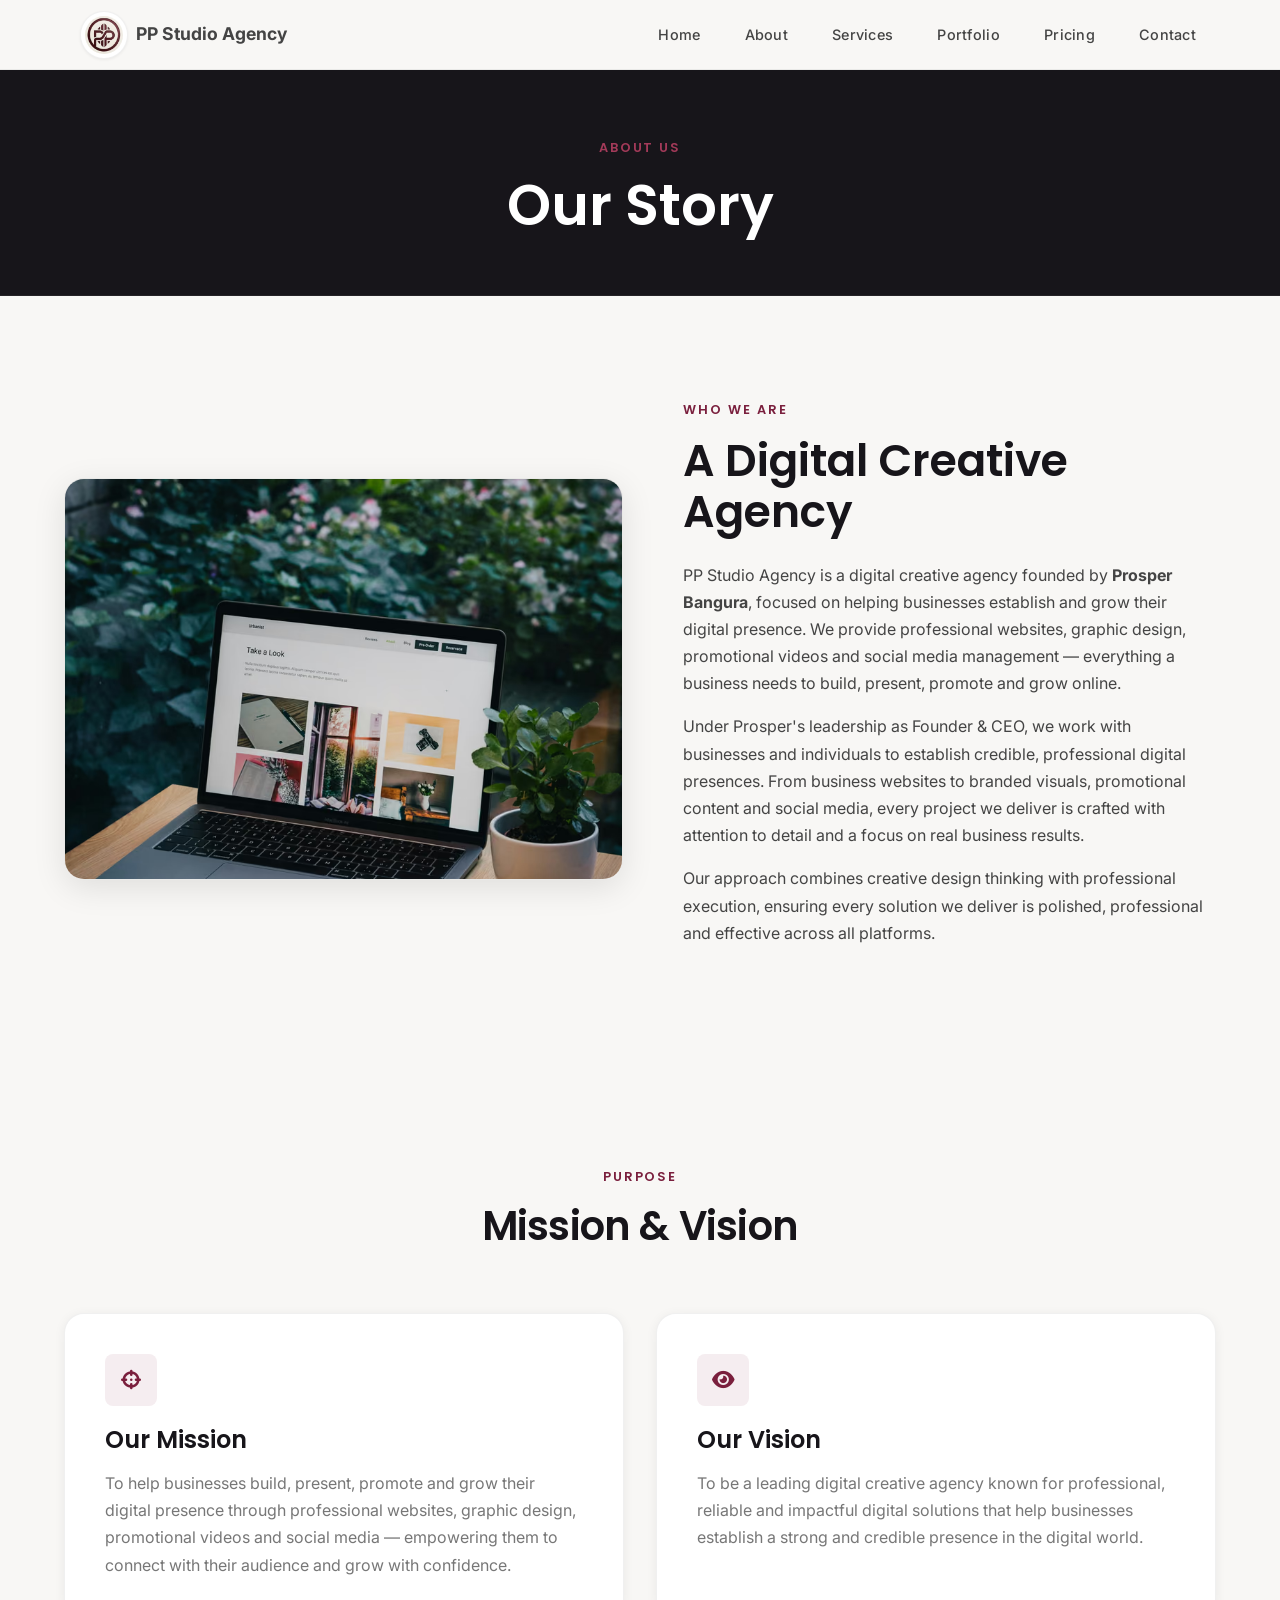
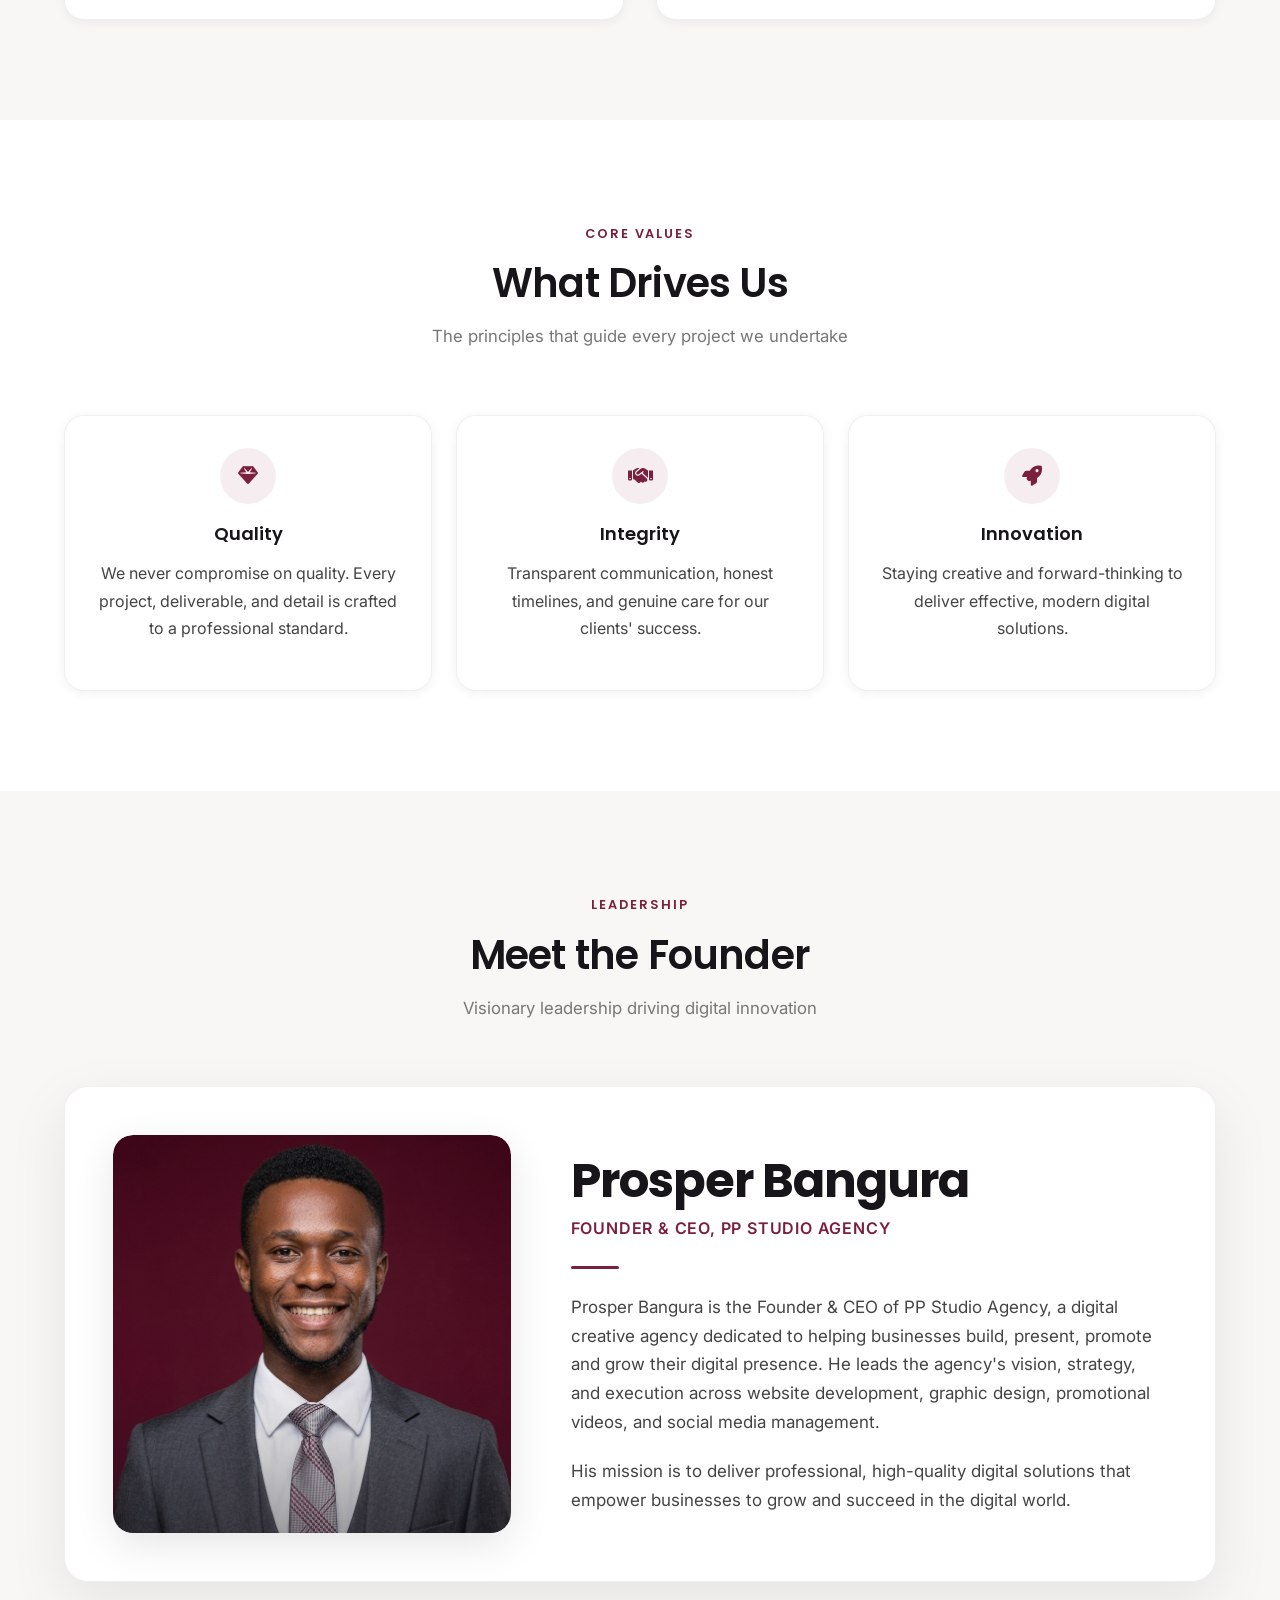
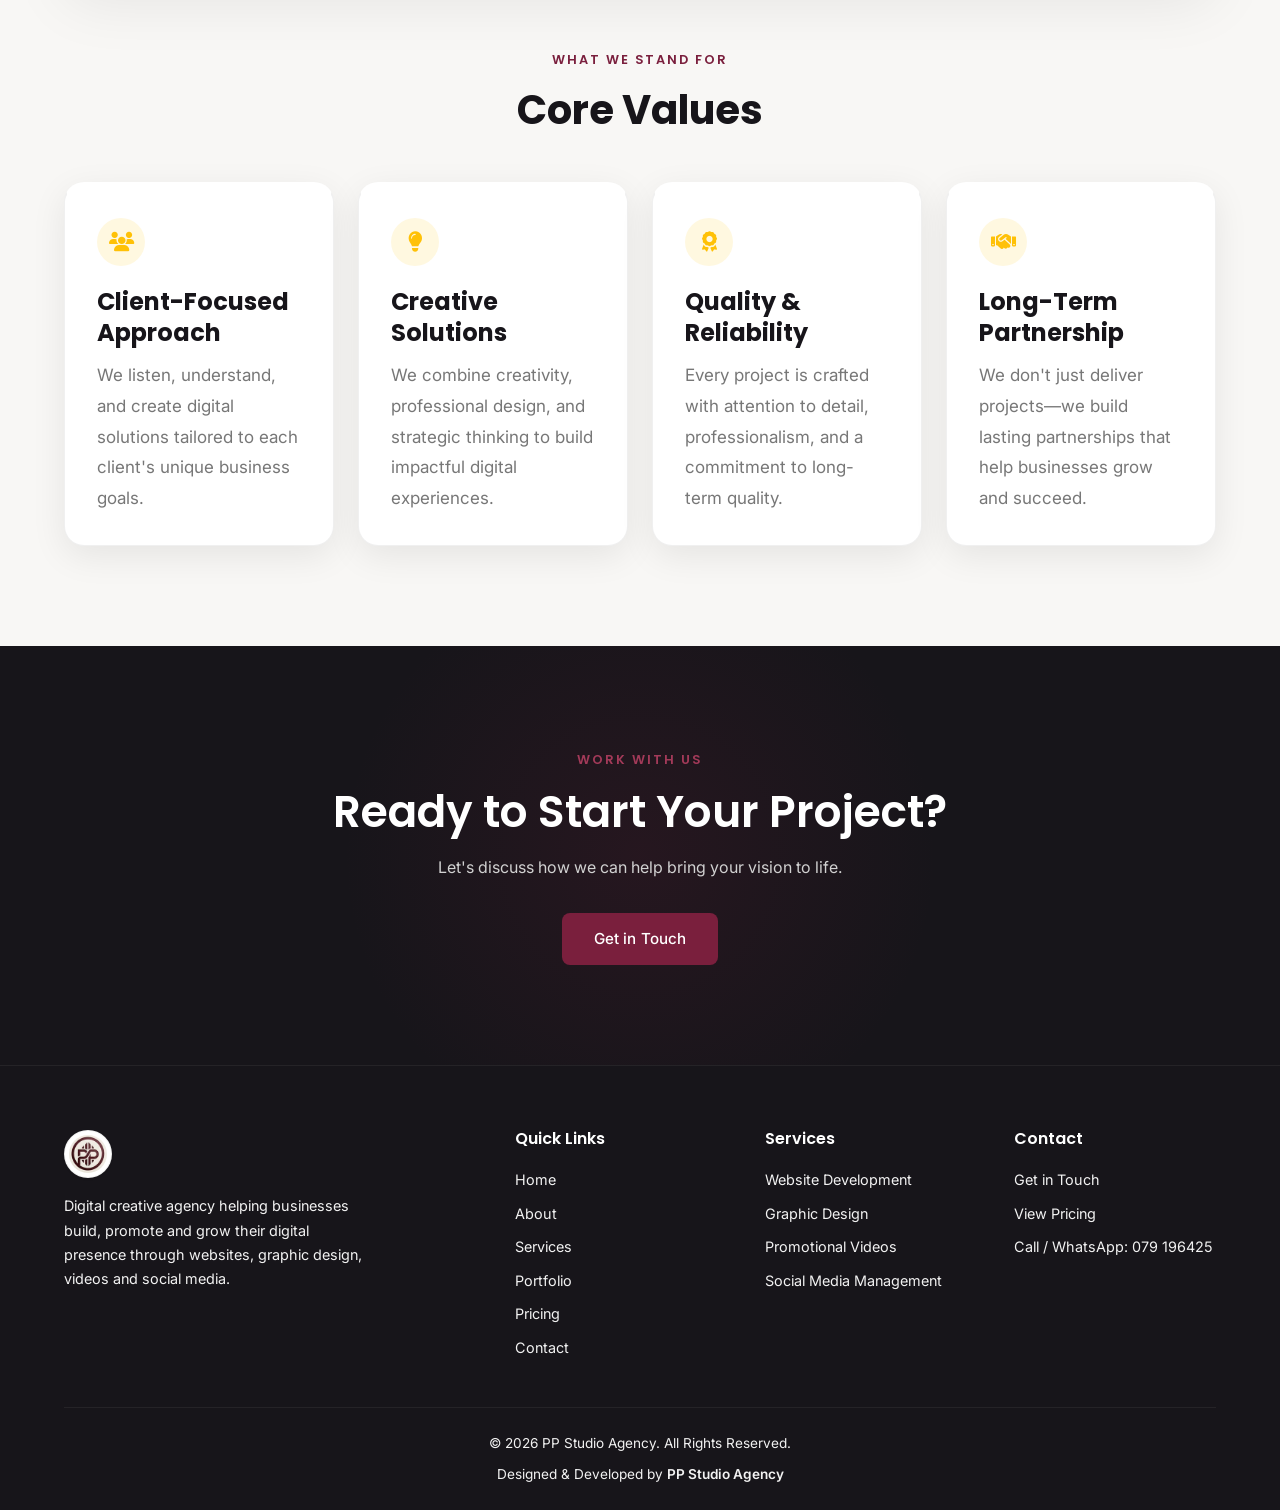
==== commit 1b54e03f: "Update PP Studio Agency to full digital creative agency" ====
--- a/about.html
+++ b/about.html
@@ -3,11 +3,11 @@
 <head>
     <meta charset="UTF-8">
     <meta name="viewport" content="width=device-width, initial-scale=1.0">
-    <meta name="description" content="Learn about PP Studio Agency - a premium frontend web development agency. Discover our story, mission, and commitment to crafting modern, responsive websites with exceptional UI/UX.">
-    <meta name="keywords" content="about PP Studio Agency, frontend development agency, web design team, our story, mission">
+    <meta name="description" content="Learn about PP Studio Agency - a digital creative agency helping businesses build, promote and grow their digital presence through websites, graphic design, promotional videos and social media management.">
+    <meta name="keywords" content="about PP Studio Agency, digital creative agency, digital presence, our story, mission, website development, graphic design">
     <meta name="author" content="PP Studio Agency">
     <meta name="robots" content="index, follow">
-    <title>About Us | PP Studio Agency - Frontend Web Development Agency</title>
+    <title>About Us | PP Studio Agency - Digital Creative Agency</title>
     <link rel="canonical" href="https://ppstudioagency.vercel.app/about.html">
 
     <!-- Favicon -->
@@ -18,8 +18,8 @@
 
     <!-- Open Graph -->
     <meta property="og:type" content="website">
-    <meta property="og:title" content="About Us | PP Studio Agency - Frontend Web Development Agency">
-    <meta property="og:description" content="Learn about PP Studio Agency - a premium frontend web development agency. Discover our story, mission, and commitment to crafting modern, responsive websites.">
+    <meta property="og:title" content="About Us | PP Studio Agency - Digital Creative Agency">
+    <meta property="og:description" content="Learn about PP Studio Agency - a digital creative agency helping businesses build, promote and grow their digital presence.">
     <meta property="og:image" content="https://ppstudioagency.vercel.app/assets/images/about/about-preview.jpg">
     <meta property="og:url" content="https://ppstudioagency.vercel.app/about.html">
     <meta property="og:site_name" content="PP Studio Agency">
@@ -27,8 +27,8 @@
 
     <!-- Twitter Card -->
     <meta name="twitter:card" content="summary_large_image">
-    <meta name="twitter:title" content="About Us | PP Studio Agency - Frontend Web Development Agency">
-    <meta name="twitter:description" content="Learn about PP Studio Agency - a premium frontend web development agency. Discover our story, mission, and commitment to crafting modern, responsive websites.">
+    <meta name="twitter:title" content="About Us | PP Studio Agency - Digital Creative Agency">
+    <meta name="twitter:description" content="Learn about PP Studio Agency - a digital creative agency helping businesses build, promote and grow their digital presence.">
     <meta name="twitter:image" content="https://ppstudioagency.vercel.app/assets/images/about/about-preview.jpg">
 
     <!-- JSON-LD Structured Data -->
@@ -47,7 +47,7 @@
                     "width": 50,
                     "height": 50
                 },
-                "description": "Premium frontend web development agency crafting modern, responsive websites.",
+                "description": "Digital creative agency helping businesses build, promote and grow their digital presence through website development, graphic design, promotional videos and social media management.",
                 "foundingDate": "2024",
                 "founder": {
                     "@id": "https://ppstudioagency.vercel.app/#founder"
@@ -55,26 +55,27 @@
                 "contactPoint": {
                     "@type": "ContactPoint",
                     "contactType": "customer service",
+                    "telephone": "+44 79 1964 25",
                     "availableLanguage": ["English"]
                 }
             },
             {
                 "@type": "Person",
                 "@id": "https://ppstudioagency.vercel.app/#founder",
-                "name": "Mohamed Bangura",
+                "name": "Prosper Bangura",
                 "jobTitle": "Founder & CEO",
                 "worksFor": {
                     "@id": "https://ppstudioagency.vercel.app/#organization"
                 },
                 "url": "https://ppstudioagency.vercel.app/",
-                "description": "Founder & CEO of PP Studio Agency, a technology and digital solutions agency dedicated to helping businesses build a powerful online presence."
+                "description": "Founder & CEO of PP Studio Agency, a digital creative agency dedicated to helping businesses build, present, promote and grow their digital presence."
             },
             {
                 "@type": "WebSite",
                 "@id": "https://ppstudioagency.vercel.app/#website",
                 "url": "https://ppstudioagency.vercel.app/",
                 "name": "PP Studio Agency",
-                "description": "Premium Frontend Web Development Agency - Modern, responsive websites and exceptional UI/UX design.",
+                "description": "Digital creative agency - website development, graphic design, promotional videos and social media management.",
                 "publisher": {
                     "@id": "https://ppstudioagency.vercel.app/#organization"
                 },
@@ -141,15 +142,15 @@
                         <picture>
                             <source type="image/avif" srcset="assets/images/about/about-preview.avif">
                             <source type="image/webp" srcset="assets/images/about/about-preview.webp">
-                            <img src="assets/images/about/about-preview.jpg" alt="PP Studio Agency team working on responsive frontend web development projects" loading="lazy" decoding="async" width="600" height="400">
+                            <img src="assets/images/about/about-preview.jpg" alt="PP Studio Agency team working on digital creative projects" loading="lazy" decoding="async" width="600" height="400">
                         </picture>
                     </div>
                     <div class="about-intro-text fade-in">
                         <span class="section-label">Who We Are</span>
-                        <h2>Frontend Development Experts</h2>
-                        <p>PP Studio Agency is a specialized frontend web development agency founded by <strong>Mohamed Bangura</strong>, focused on crafting modern, responsive websites that deliver exceptional user experiences. We specialize in clean, maintainable code, performance optimization, and cross-browser compatibility.</p>
-                        <p>Under Mohamed's leadership as Founder &amp; CEO, we work with businesses and individuals to establish powerful online presences through professional frontend solutions. From business websites to portfolio showcases, every project we deliver is built with attention to detail, accessibility standards, and modern UI/UX principles.</p>
-                        <p>Our approach combines creative design thinking with technical precision, ensuring every website we build is visually stunning, fast-loading, and fully responsive across all devices.</p>
+                        <h2>A Digital Creative Agency</h2>
+                        <p>PP Studio Agency is a digital creative agency founded by <strong>Prosper Bangura</strong>, focused on helping businesses establish and grow their digital presence. We provide professional websites, graphic design, promotional videos and social media management — everything a business needs to build, present, promote and grow online.</p>
+                        <p>Under Prosper's leadership as Founder &amp; CEO, we work with businesses and individuals to establish credible, professional digital presences. From business websites to branded visuals, promotional content and social media, every project we deliver is crafted with attention to detail and a focus on real business results.</p>
+                        <p>Our approach combines creative design thinking with professional execution, ensuring every solution we deliver is polished, professional and effective across all platforms.</p>
                     </div>
                 </div>
             </div>
@@ -165,12 +166,12 @@
                     <div class="mv-card fade-in">
                         <div class="mv-card-icon"><i class="fas fa-crosshairs"></i></div>
                         <h3>Our Mission</h3>
-                        <p>To empower businesses with exceptional frontend web solutions that drive growth, enhance brand visibility, and create meaningful connections with their audiences through modern, responsive design.</p>
+                        <p>To help businesses build, present, promote and grow their digital presence through professional websites, graphic design, promotional videos and social media — empowering them to connect with their audience and grow with confidence.</p>
                     </div>
                     <div class="mv-card fade-in">
                         <div class="mv-card-icon"><i class="fas fa-eye"></i></div>
                         <h3>Our Vision</h3>
-                        <p>To be the leading frontend development agency known for innovative design, technical excellence, and transformative web experiences that set new industry standards.</p>
+                        <p>To be a leading digital creative agency known for professional, reliable and impactful digital solutions that help businesses establish a strong and credible presence in the digital world.</p>
                     </div>
                 </div>
             </div>
@@ -183,11 +184,11 @@
                     <h2 class="section-title">What Drives Us</h2>
                     <p class="section-subtitle">The principles that guide every project we undertake</p>
                 </div>
-                <div class="grid grid-3">
+                    <div class="grid grid-3">
                     <div class="value-card fade-in">
                         <div class="value-card-icon"><i class="fas fa-gem"></i></div>
                         <h4>Quality</h4>
-                        <p>We never compromise on quality. Every pixel, every line of code is crafted to perfection.</p>
+                        <p>We never compromise on quality. Every project, deliverable, and detail is crafted to a professional standard.</p>
                     </div>
                     <div class="value-card fade-in">
                         <div class="value-card-icon"><i class="fas fa-handshake"></i></div>
@@ -197,7 +198,7 @@
                     <div class="value-card fade-in">
                         <div class="value-card-icon"><i class="fas fa-rocket"></i></div>
                         <h4>Innovation</h4>
-                        <p>Staying ahead of trends and embracing new technologies to deliver cutting-edge solutions.</p>
+                        <p>Staying creative and forward-thinking to deliver effective, modern digital solutions.</p>
                     </div>
                 </div>
             </div>
@@ -212,15 +213,15 @@
                 </div>
                 <div class="founder-card fade-in">
                     <div class="founder-image-wrapper">
-                        <img src="assets/images/about/profile.png" alt="Mohamed Bangura - Founder & CEO of PP Studio Agency" loading="lazy" decoding="async" width="400" height="400">
+                        <img src="assets/images/about/profile.png" alt="Prosper Bangura - Founder & CEO of PP Studio Agency" loading="lazy" decoding="async" width="400" height="400">
                     </div>
                     <div class="founder-info">
-                        <h3 class="founder-name">Mohamed Bangura</h3>
+                        <h3 class="founder-name">Prosper Bangura</h3>
                         <span class="founder-title">Founder &amp; CEO, PP Studio Agency</span>
                         <div class="founder-divider"></div>
                         <div class="founder-bio">
-                            <p>Mohamed Bangura is the Founder &amp; CEO of PP Studio Agency, a technology and digital solutions agency dedicated to helping businesses build a powerful online presence. He leads the agency's vision, strategy, and execution, specializing in modern web development, UI/UX, branding, and innovative digital experiences.</p>
-                            <p>His mission is to deliver high-quality, scalable, and user-focused solutions that empower businesses to grow in the digital world.</p>
+                            <p>Prosper Bangura is the Founder &amp; CEO of PP Studio Agency, a digital creative agency dedicated to helping businesses build, present, promote and grow their digital presence. He leads the agency's vision, strategy, and execution across website development, graphic design, promotional videos, and social media management.</p>
+                            <p>His mission is to deliver professional, high-quality digital solutions that empower businesses to grow and succeed in the digital world.</p>
                         </div>
                     </div>
                 </div>
@@ -238,18 +239,18 @@
                         </div>
                         <div class="founder-value-card">
                             <div class="founder-value-icon"><i class="fas fa-lightbulb"></i></div>
-                            <h5>Innovative Solutions</h5>
-                            <p>We combine creativity, modern technologies, and strategic thinking to build impactful digital experiences.</p>
+                            <h5>Creative Solutions</h5>
+                            <p>We combine creativity, professional design, and strategic thinking to build impactful digital experiences.</p>
                         </div>
                         <div class="founder-value-card">
                             <div class="founder-value-icon"><i class="fas fa-award"></i></div>
                             <h5>Quality &amp; Reliability</h5>
-                            <p>Every project is crafted with attention to detail, performance, scalability, and long-term maintainability.</p>
+                            <p>Every project is crafted with attention to detail, professionalism, and a commitment to long-term quality.</p>
                         </div>
                         <div class="founder-value-card">
                             <div class="founder-value-icon"><i class="fas fa-handshake"></i></div>
                             <h5>Long-Term Partnership</h5>
-                            <p>We don't just build websites—we build lasting partnerships that help businesses grow and succeed.</p>
+                            <p>We don't just deliver projects—we build lasting partnerships that help businesses grow and succeed.</p>
                         </div>
                     </div>
                 </div>
@@ -275,7 +276,7 @@
                     <a href="index.html" class="logo" aria-label="PP Studio Agency - Home">
                         <img src="assets/images/logo/pp-logo-footer.webp" alt="PP Studio Agency Logo" width="50" height="50" loading="lazy" decoding="async">
                     </a>
-                    <p>Premium frontend development agency crafting modern, responsive websites for forward-thinking businesses.</p>
+                    <p>Digital creative agency helping businesses build, promote and grow their digital presence through websites, graphic design, videos and social media.</p>
                 </div>
                 <div>
                     <h4 class="footer-title">Quick Links</h4>
@@ -291,12 +292,10 @@
                 <div>
                     <h4 class="footer-title">Services</h4>
                     <div class="footer-links">
-                        <a href="services.html">Business Websites</a>
-                        <a href="services.html">Portfolio Websites</a>
-                        <a href="services.html">Landing Pages</a>
-                        <a href="services.html">Restaurant Websites</a>
-                        <a href="services.html">School &amp; Educational Websites</a>
-                        <a href="services.html">Website Redesign</a>
+                        <a href="services.html">Website Development</a>
+                        <a href="services.html">Graphic Design</a>
+                        <a href="services.html">Promotional Videos</a>
+                        <a href="services.html">Social Media Management</a>
                     </div>
                 </div>
                 <div>
@@ -304,6 +303,7 @@
                     <div class="footer-links">
                         <a href="contact.html">Get in Touch</a>
                         <a href="pricing.html">View Pricing</a>
+                        <a href="tel:+4479196425">Call / WhatsApp: 079 196425</a>
                     </div>
                 </div>
             </div>
--- a/css/style.css
+++ b/css/style.css
@@ -1737,3 +1737,102 @@
 .mt-3 { margin-top: 3rem; }
 .text-muted { color: var(--text-muted); }
 .text-white { color: var(--text-white); }
+
+/* ===== AGENCY SERVICE MAIN CARDS (HOMEPAGE) ===== */
+.service-card-main {
+    text-align: left;
+    justify-content: flex-start;
+    position: relative;
+    padding-top: 3rem;
+}
+
+.service-card-main .service-icon {
+    margin: 0 0 1.5rem;
+}
+
+.service-card-main h3 {
+    margin-bottom: 0.75rem;
+    font-size: 1.3rem;
+}
+
+.service-card-main p {
+    font-size: 0.95rem;
+}
+
+.service-card-number {
+    position: absolute;
+    top: 1.25rem;
+    right: 1.5rem;
+    font-family: var(--font-heading);
+    font-size: 2rem;
+    font-weight: 700;
+    color: var(--burgundy-subtle);
+    line-height: 1;
+    transition: var(--transition);
+}
+
+.service-card-main:hover .service-card-number {
+    color: var(--burgundy);
+}
+
+/* ===== AGENCY SERVICE BLOCKS (SERVICES PAGE) ===== */
+.agency-service-block {
+    margin-bottom: 5rem;
+}
+
+.agency-service-block:last-child {
+    margin-bottom: 0;
+}
+
+.agency-service-heading {
+    display: flex;
+    align-items: flex-start;
+    gap: 1.5rem;
+    margin-bottom: 2.5rem;
+    padding-bottom: 1.5rem;
+    border-bottom: 1px solid var(--border-light);
+}
+
+.agency-service-number {
+    font-family: var(--font-heading);
+    font-size: 3rem;
+    font-weight: 700;
+    color: var(--burgundy);
+    line-height: 1;
+    flex-shrink: 0;
+    letter-spacing: -0.02em;
+}
+
+.agency-service-heading h3 {
+    font-size: 2rem;
+    margin-bottom: 0.5rem;
+}
+
+.agency-service-heading p {
+    color: var(--text-muted);
+    font-size: 1.05rem;
+    margin-bottom: 0;
+    max-width: 560px;
+}
+
+/* ===== PRICING NOTE ===== */
+.pricing-note {
+    margin-top: 3rem;
+    padding: 2rem;
+    text-align: center;
+    background: var(--card-bg);
+    border: 1px solid var(--card-border);
+    border-radius: var(--radius-lg);
+    box-shadow: var(--shadow-card);
+    max-width: 720px;
+    margin-left: auto;
+    margin-right: auto;
+}
+
+.pricing-note p {
+    color: var(--text-body);
+    max-width: 540px;
+    margin-left: auto;
+    margin-right: auto;
+    margin-bottom: 1.5rem;
+}
--- a/css/responsive.css
+++ b/css/responsive.css
@@ -477,3 +477,29 @@
         padding: 2rem 1.5rem;
     }
 }
+
+/* ===== AGENCY SERVICE RESPONSIVE ===== */
+@media (max-width: 768px) {
+    .agency-service-heading {
+        flex-direction: column;
+        gap: 0.5rem;
+    }
+
+    .agency-service-number {
+        font-size: 2.5rem;
+    }
+
+    .agency-service-heading h3 {
+        font-size: 1.6rem;
+    }
+
+    .service-card-main {
+        padding-top: 3rem;
+    }
+}
+
+@media (max-width: 400px) {
+    .agency-service-number {
+        font-size: 2rem;
+    }
+}
